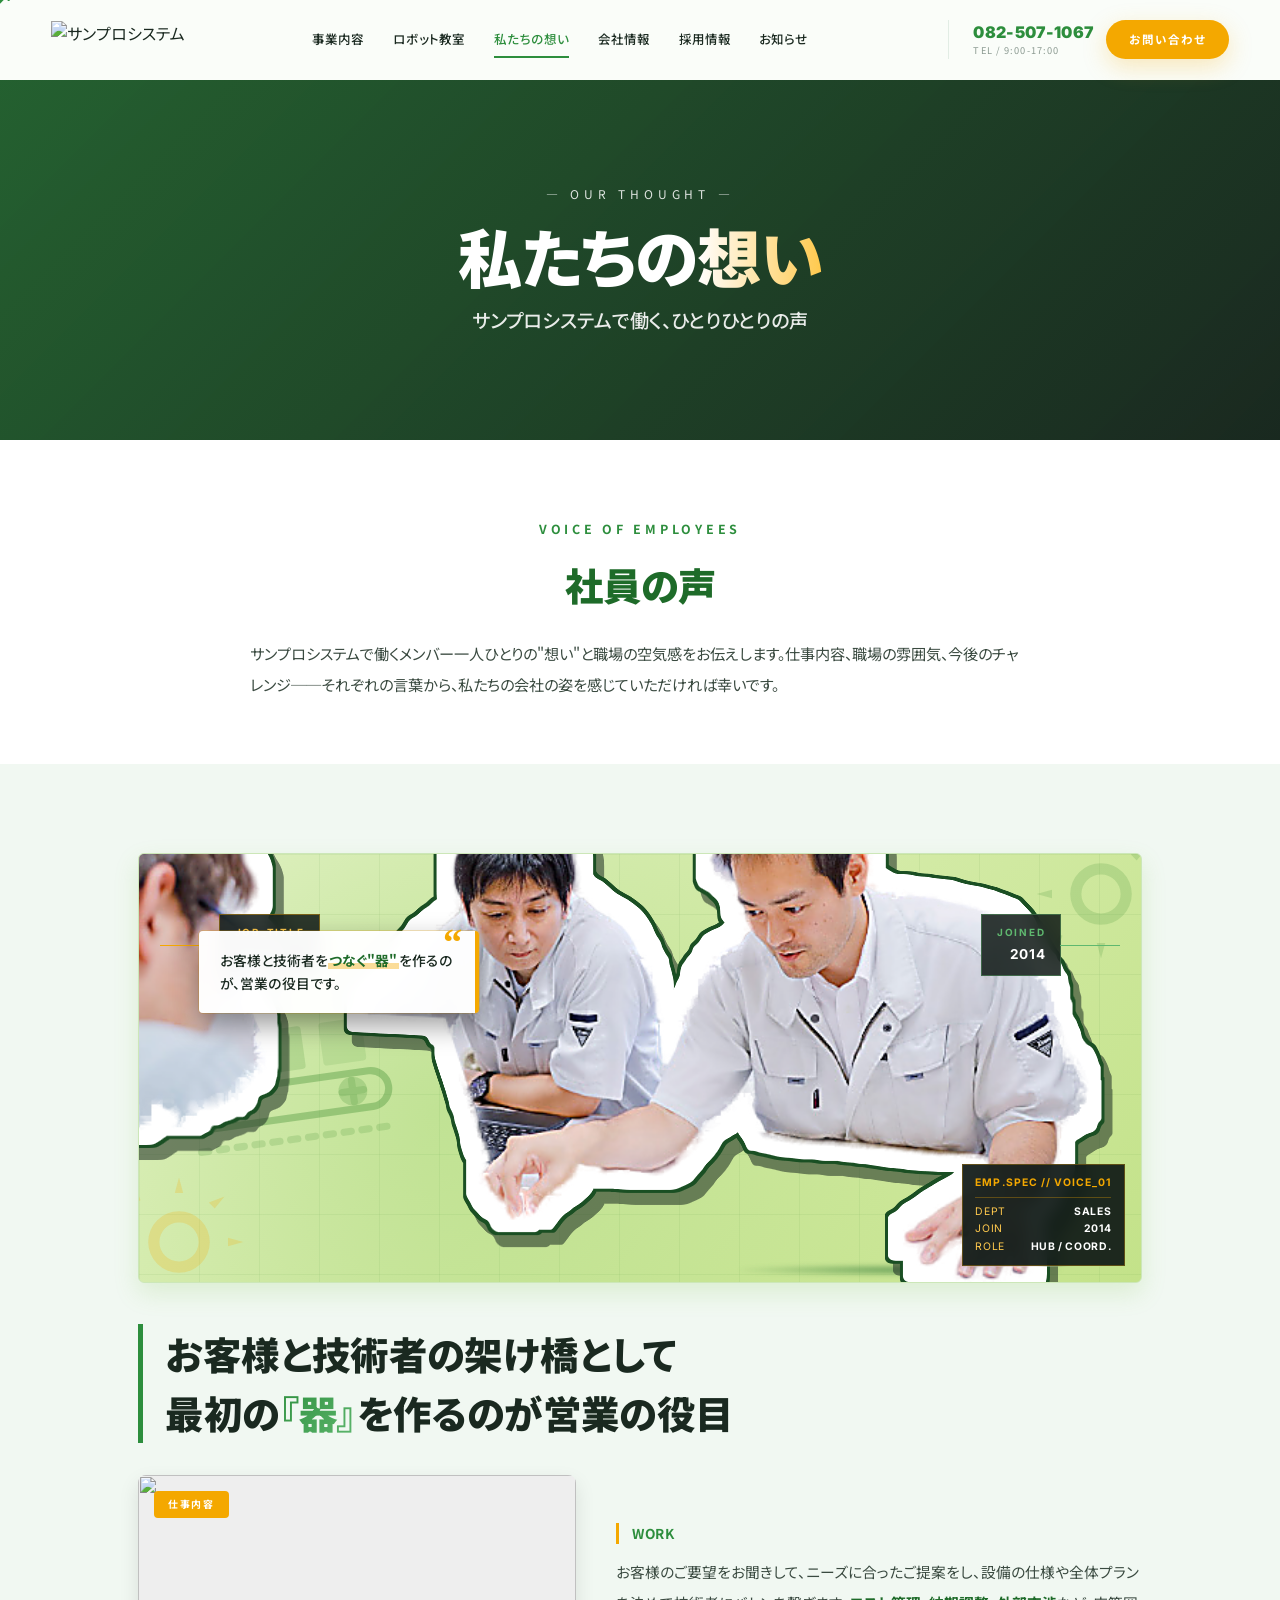
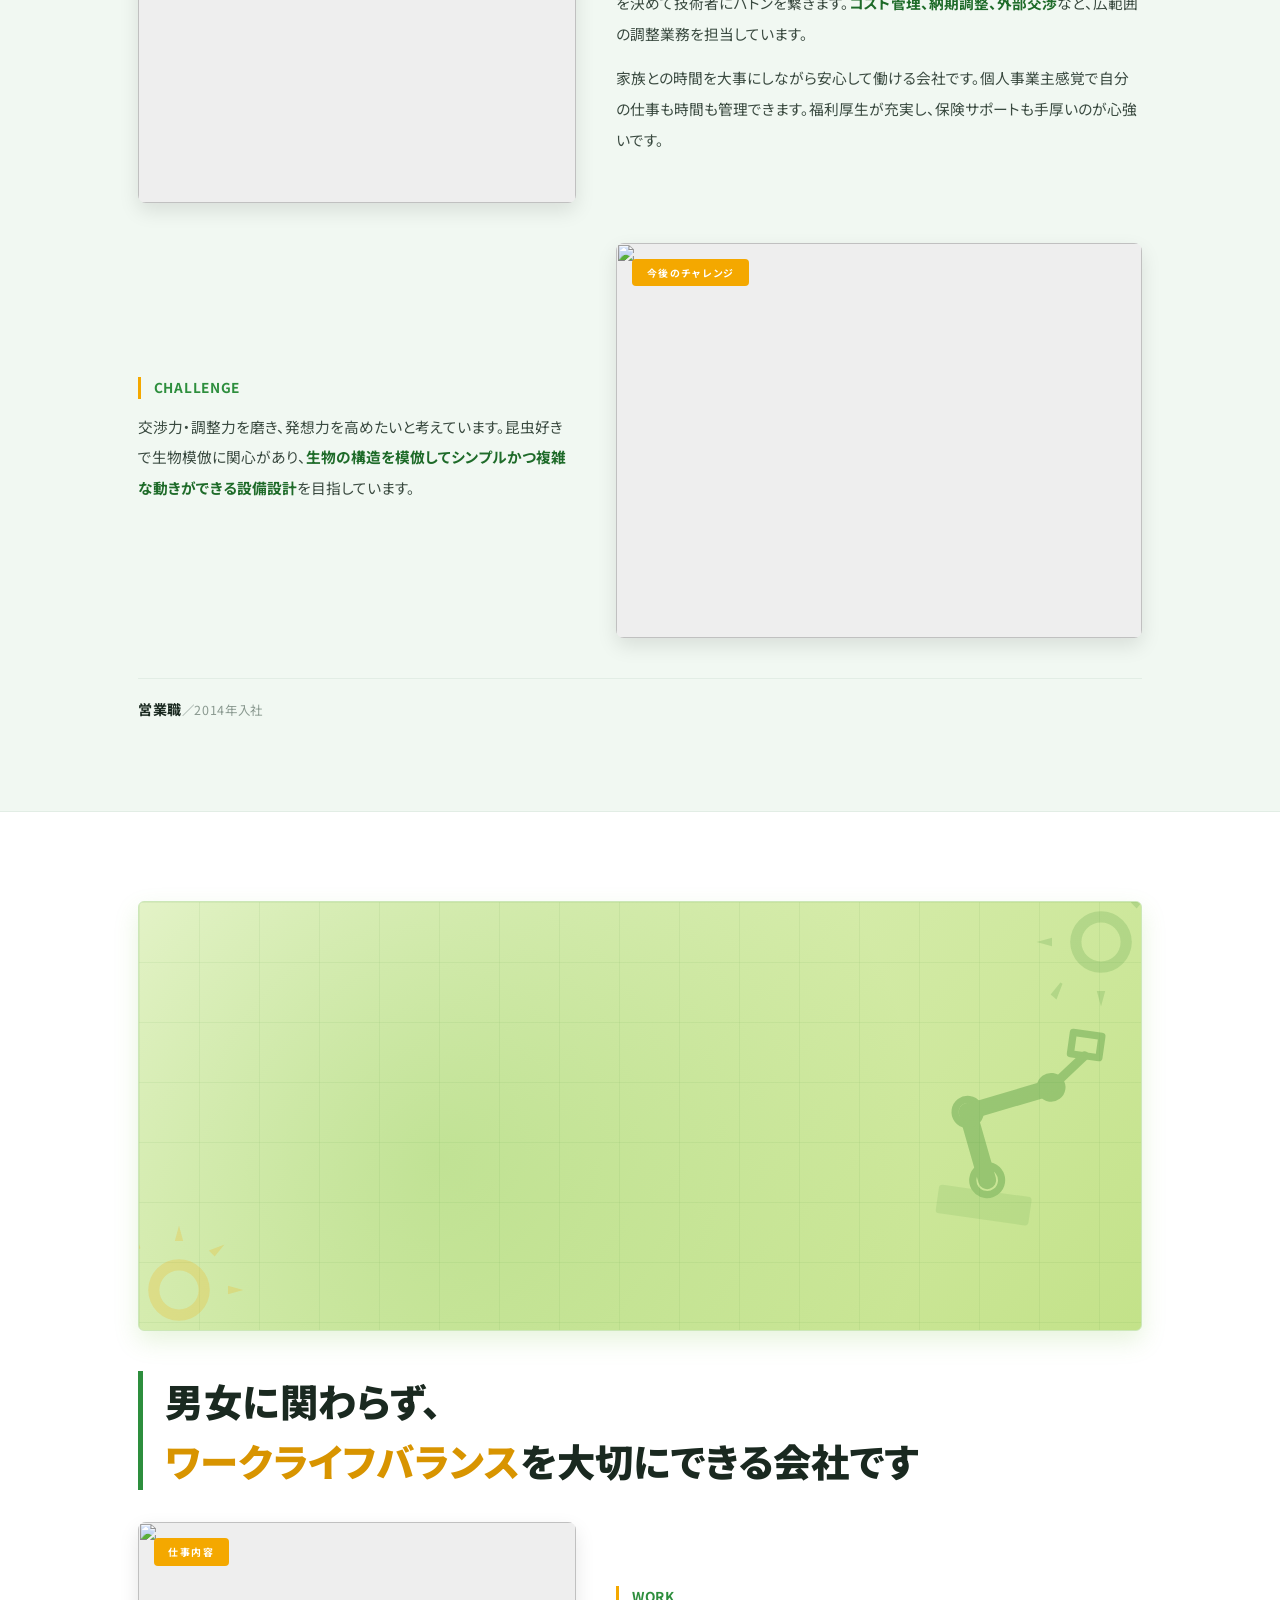
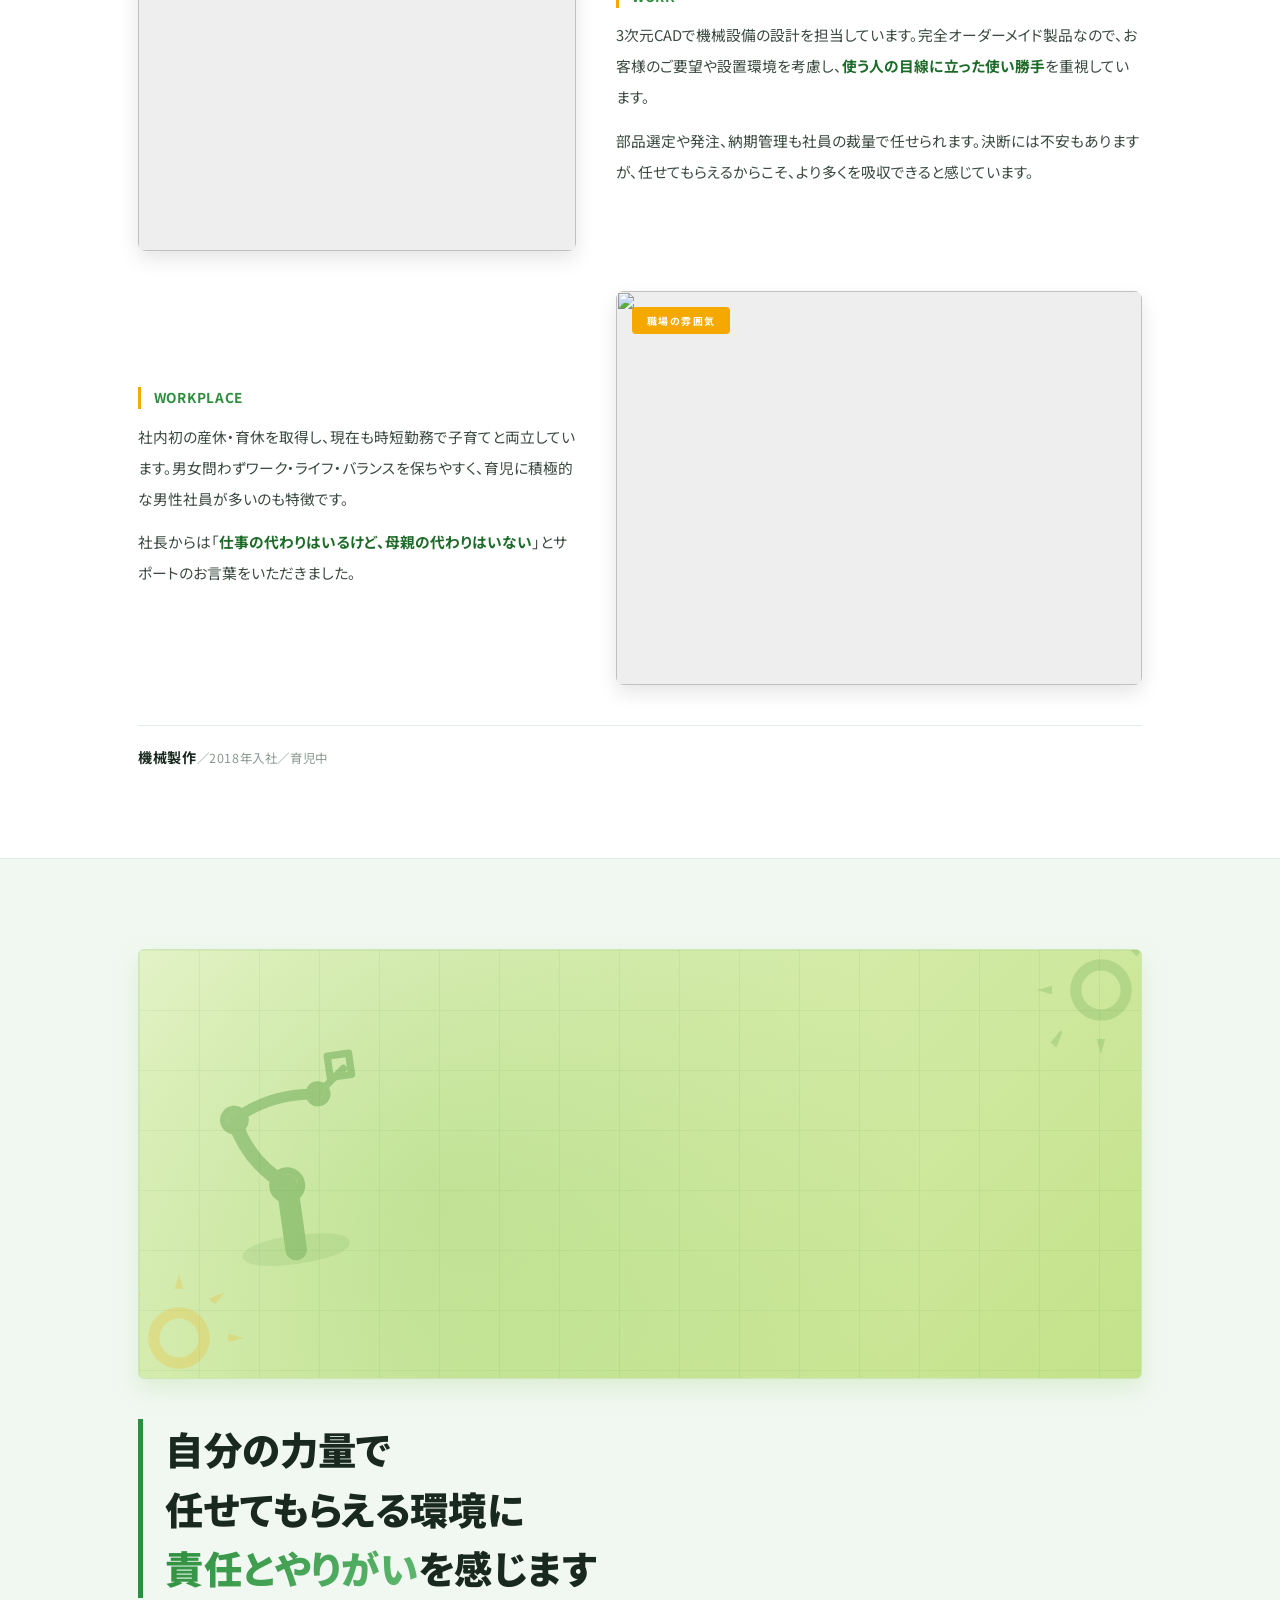
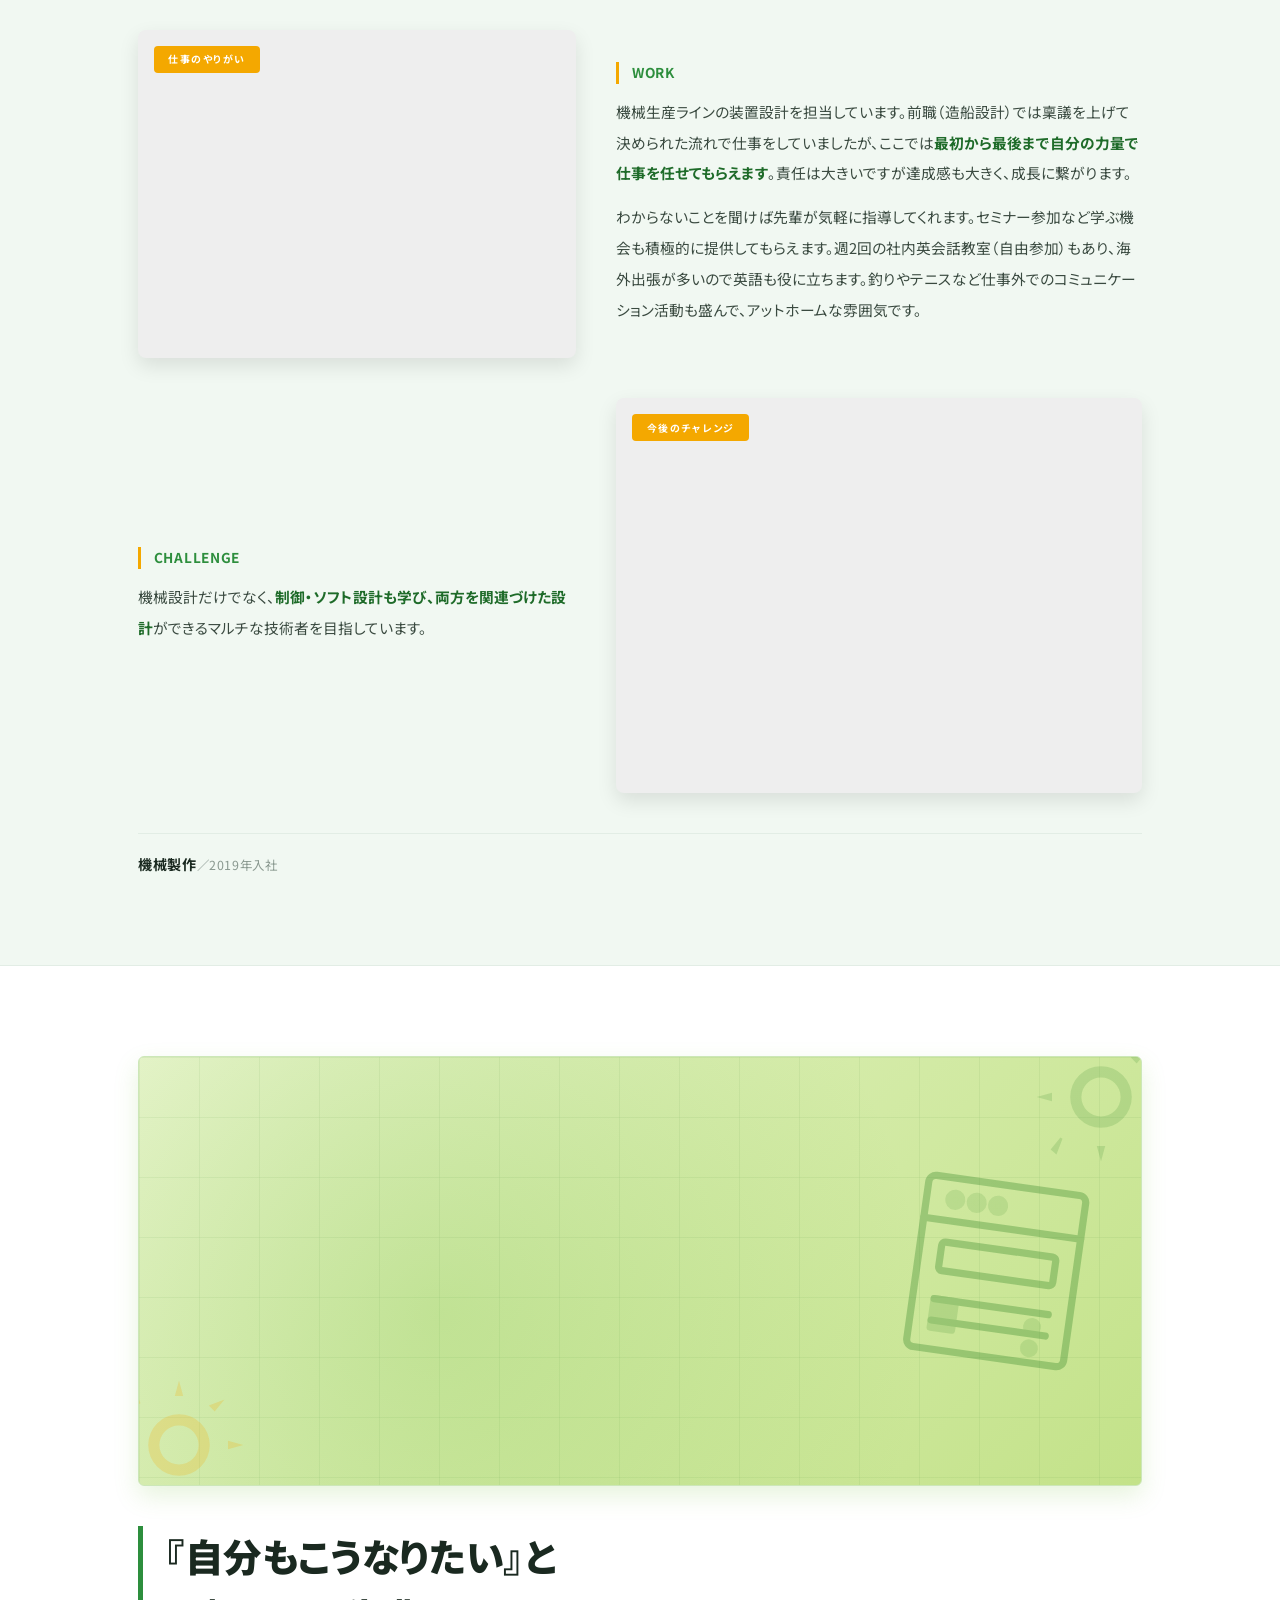
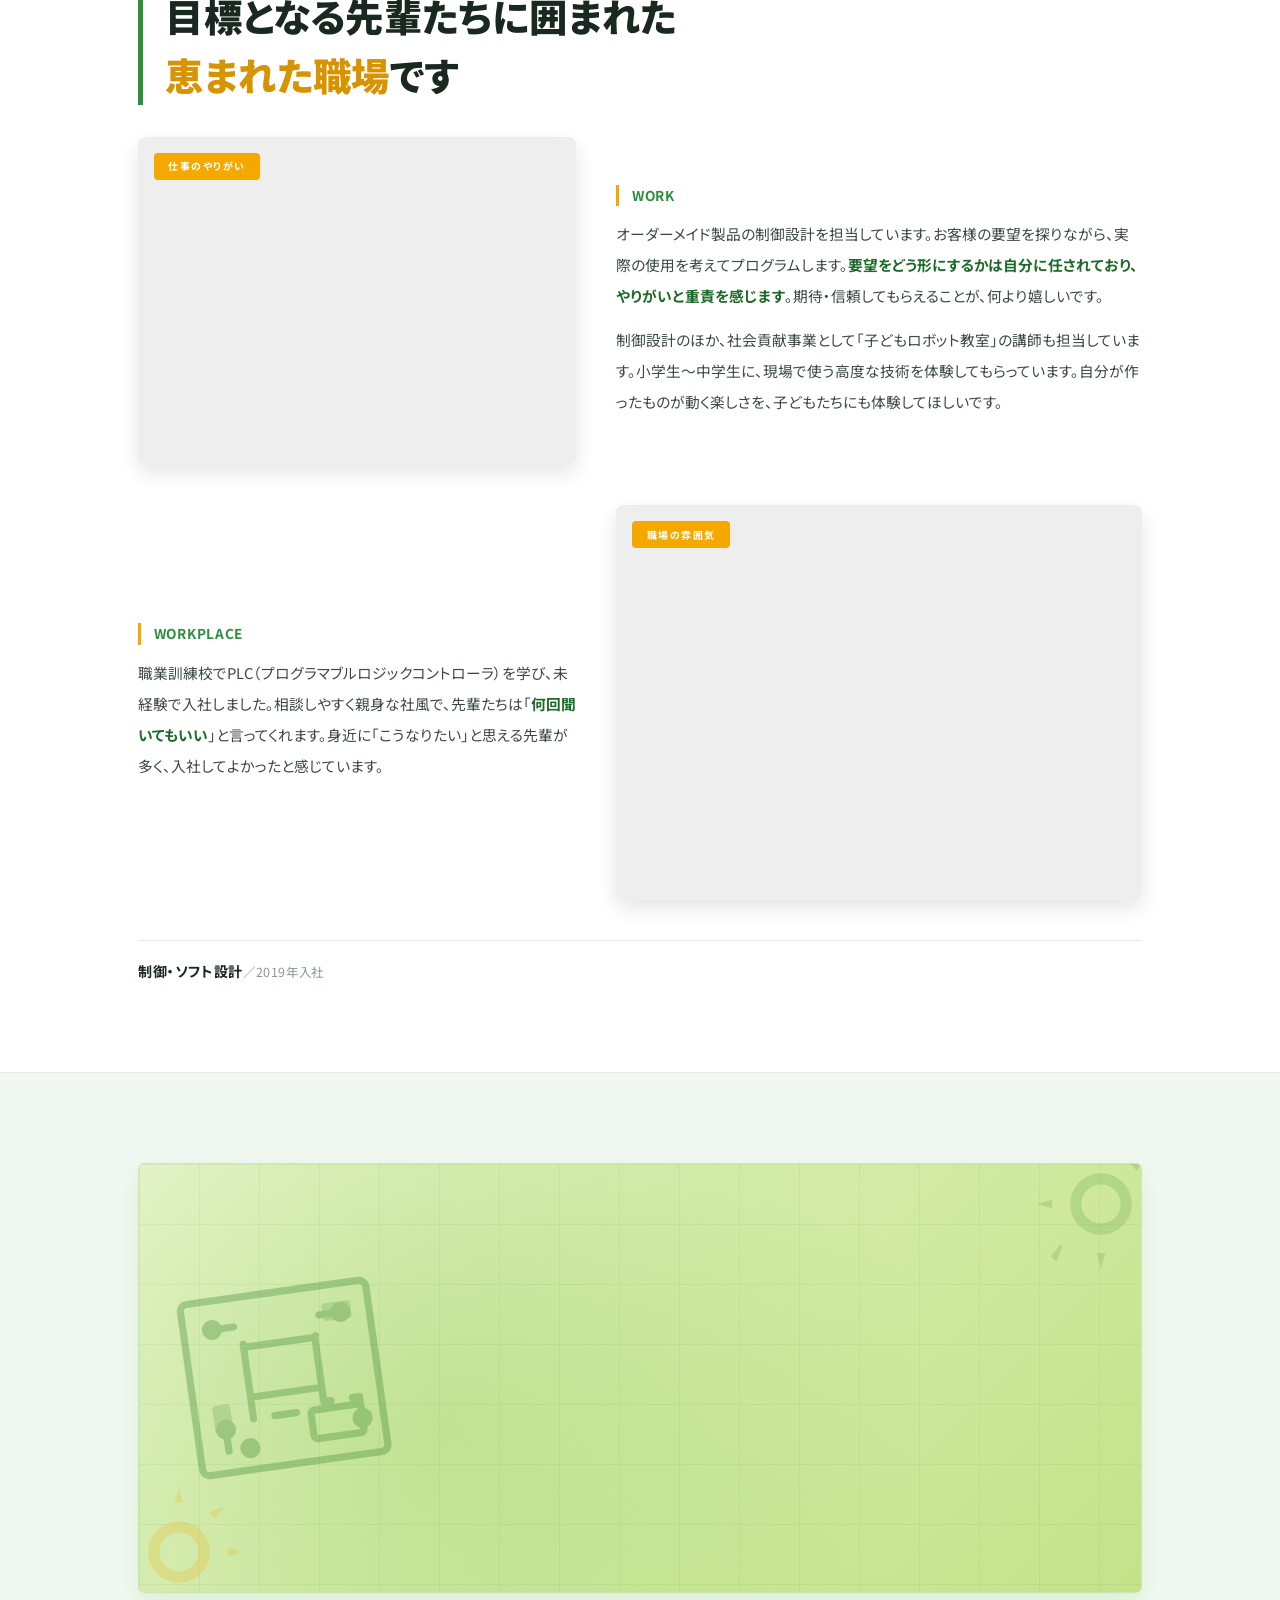
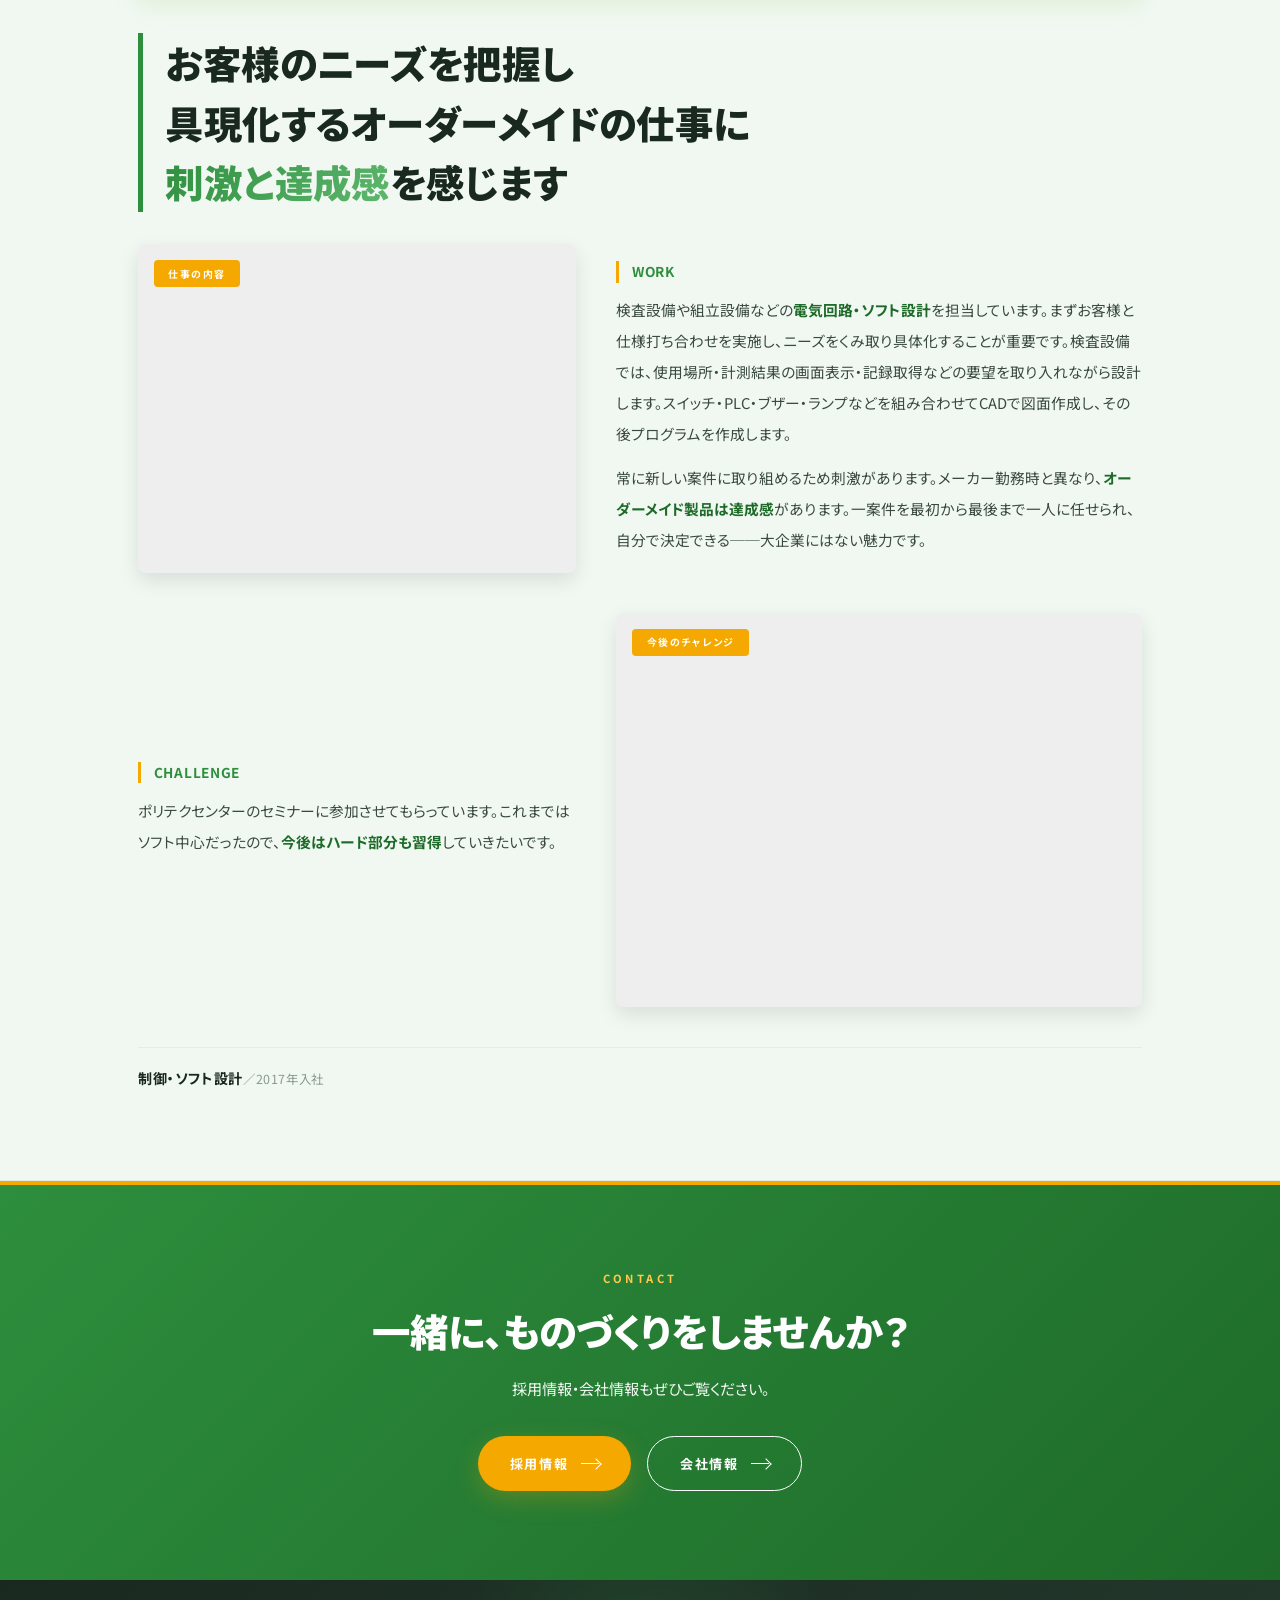
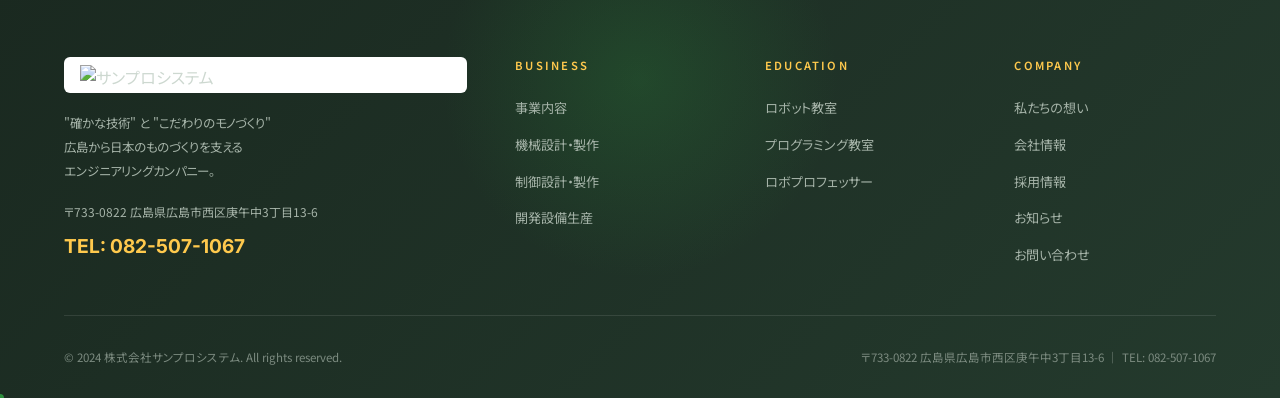
==== about.html @ 873d28c5 "chore: 全HTMLにキャッシュバスター ?v=2 を付与 全8ページの style.css / main.js 参照に ?v=2 を追加。 ブラウザがアセットを強制的に再取得し、最新のスパナカー" ====
<!DOCTYPE html>
<html lang="ja">
<head>
<meta charset="UTF-8">
<meta name="viewport" content="width=device-width, initial-scale=1.0">
<title>私たちの想い | 株式会社サンプロシステム</title>
<link rel="preconnect" href="https://fonts.googleapis.com">
<link href="https://fonts.googleapis.com/css2?family=Noto+Sans+JP:wght@300;400;500;700;900&family=Inter:wght@300;400;500;700;900&display=swap" rel="stylesheet">
<link rel="stylesheet" href="assets/css/style.css?v=2">
<style>
/* ════════════ ABOUT PAGE — Faithful to original sunprosys.co.jp/about ════════════ */

body{background:#fff}

/* Page heading */
.a-heading{margin-top:80px;width:100%;background:#1a2920;position:relative;overflow:hidden}
.a-heading-img{width:100%;height:clamp(280px,40vh,420px);background-image:url('https://sunprosys.co.jp/cont/wp-content/themes/sunpro_theme/img/top/top04_about.jpg');background-size:cover;background-position:center;opacity:.55;animation:hZoom 8s ease-out forwards}
@keyframes hZoom{from{transform:scale(1.12)}to{transform:scale(1)}}
.a-heading-overlay{position:absolute;inset:0;background:linear-gradient(135deg,rgba(45,142,61,.55),rgba(26,41,32,.7));display:flex;align-items:center;justify-content:center;flex-direction:column;color:#fff;text-align:center;padding:0 1.5rem}
.a-heading-en{font-size:.75rem;letter-spacing:.4em;text-transform:uppercase;color:rgba(255,255,255,.85);margin-bottom:1rem}
.a-heading h1{font-size:clamp(2rem,5.5vw,4rem);font-weight:900;letter-spacing:-.02em;line-height:1.15}
.a-heading h1 .em{background:linear-gradient(90deg,#fff,#ffc94d);-webkit-background-clip:text;-webkit-text-fill-color:transparent}
.a-heading .ja{display:block;font-size:clamp(.9rem,1.6vw,1.2rem);margin-top:.8rem;font-weight:500;color:rgba(255,255,255,.9)}

/* Intro */
.a-intro{padding:clamp(3.5rem,7vw,5rem) 0 clamp(2rem,4vw,3rem);background:#fff;text-align:center}
.a-intro-en{font-size:.78rem;letter-spacing:.3em;color:var(--green);font-weight:700;text-transform:uppercase;margin-bottom:1rem}
.a-intro h2{font-size:clamp(1.5rem,3.5vw,2.4rem);font-weight:900;color:var(--green-dark);line-height:1.5;margin-bottom:1.5rem}
.a-intro p{max-width:780px;margin:1rem auto;font-size:.95rem;color:#3a4a40;line-height:2.05;text-align:left}

/* Voice section - faithful to original layout */
.voice-block{
  padding:clamp(4rem,7vw,6rem) 0;background:#fff;
  border-bottom:1px solid var(--border);
}
.voice-block:nth-of-type(even){background:var(--bg-soft)}
.voice-inner{max-width:1100px;margin:0 auto;padding:0 clamp(1.5rem,4vw,3rem)}

/* Voice header - Light yellow-green (lightweight) */
.v-header-img{
  position:relative;width:100%;aspect-ratio:21/9;overflow:hidden;
  border:1px solid #cce7b8;border-radius:6px;
  box-shadow:0 10px 24px rgba(122,193,66,.18);
  margin-bottom:2.5rem;
  /* Brighter yellow-green tone (closer to logo leaf) */
  background:linear-gradient(135deg, #e8f5cd 0%, #d4eba8 50%, #c3e289 100%);
  contain:paint;
}
/* Soft inner glow with logo yellow-green */
.v-header-bg{
  position:absolute;inset:0;z-index:0;
  background:radial-gradient(circle at 30% 60%, rgba(122,193,66,.25), transparent 65%);
}
/* CAD grid on light bg */
.v-header-img::before{
  content:'';position:absolute;inset:0;pointer-events:none;z-index:1;
  background-image:
    linear-gradient(rgba(58,138,45,.16) 1px, transparent 1px),
    linear-gradient(90deg, rgba(58,138,45,.16) 1px, transparent 1px);
  background-size:60px 60px;
  opacity:.45;
}
.v-header-img::after{display:none}

/* Decorative SIer layer */
.v-sier-deco{
  position:absolute;z-index:2;pointer-events:none;
  color:rgba(58,138,45,.18);
}
.v-sier-deco.gear-corner{top:-30px;right:-30px;width:140px;height:140px}
.v-sier-deco.gear-corner.bl{top:auto;right:auto;bottom:-30px;left:-30px;color:rgba(244,168,0,.22)}
/* Hide additional decorations (kept hidden by CSS — markup unchanged) */
.v-sier-deco.arm-r,.v-sier-deco.arm-l,.v-sier-deco.circuit,.v-sier-deco.circuit-r{display:none}

/* Technical callouts (CAD-style annotations) */
.v-callout{
  position:absolute;z-index:5;font-family:'Inter','Courier New',monospace;
  font-size:.62rem;letter-spacing:.18em;color:var(--yellow-light);
  text-transform:uppercase;font-weight:700;line-height:1.6;
  background:rgba(15,24,21,.85);backdrop-filter:blur(8px);
  border:1px solid rgba(244,168,0,.4);
  padding:.6rem .9rem;pointer-events:none;
  opacity:0;transform:translateY(10px);
  transition:opacity .6s var(--ease) .8s,transform .6s var(--ease) .8s;
  white-space:nowrap;
}
.v-header-img.is-visible .v-callout{opacity:1;transform:none}
.v-callout::before{
  content:'';position:absolute;width:60px;height:1px;background:var(--yellow);
}
.v-callout.tl{top:14%;left:8%}
.v-callout.tl::before{left:-60px;top:50%}
.v-callout.tr{top:14%;right:8%;text-align:right;color:var(--green-light);border-color:rgba(95,184,111,.4)}
.v-callout.tr::before{right:-60px;top:50%;background:var(--green-light)}
.v-callout.br{bottom:14%;right:8%;color:var(--green-light);border-color:rgba(95,184,111,.4)}
.v-callout.br::before{right:-60px;top:50%;background:var(--green-light)}
.v-callout .num{color:#fff;font-size:.85rem;letter-spacing:.05em;display:block;margin-top:.2rem}

/* Spec card (右下にいる小さいスペック表示) */
.v-spec{
  position:absolute;bottom:1rem;right:1rem;z-index:5;
  font-family:'Inter',monospace;
  background:rgba(15,24,21,.92);backdrop-filter:blur(8px);
  border:1px solid rgba(244,168,0,.3);color:#fff;
  padding:.6rem .8rem;font-size:.65rem;line-height:1.7;letter-spacing:.06em;
  opacity:0;transform:translateY(10px);
  transition:opacity .6s var(--ease) 1.1s,transform .6s var(--ease) 1.1s;
  min-width:160px;
}
.v-header-img.is-visible .v-spec{opacity:1;transform:none}
.v-spec .row{display:flex;justify-content:space-between;gap:1rem}
.v-spec .row .k{color:var(--yellow-light)}
.v-spec .row .v{color:#fff;font-weight:700}
.v-spec .row.title{padding-bottom:.3rem;margin-bottom:.3rem;border-bottom:1px solid rgba(244,168,0,.3);font-weight:700;color:var(--yellow);letter-spacing:.1em}

/* Halo disabled — SVG filter now provides white paper-cutout edge */
.v-halo{display:none}

/* ───── Large hover-animated pictogram (opposite side of cutout) ───── */
.v-pictogram{
  position:absolute;top:50%;width:clamp(160px,18vw,240px);height:clamp(160px,18vw,240px);
  z-index:2;color:#3a8a2d;opacity:.35;pointer-events:none;
  transition:opacity .5s var(--ease),color .5s,transform .8s var(--ease);
}
.v-pictogram.left{left:3%;transform:translateY(-50%) rotate(-8deg)}
.v-pictogram.right{right:3%;transform:translateY(-50%) rotate(8deg)}
.v-pictogram svg{width:100%;height:100%;display:block;overflow:visible}
.v-header-img:hover .v-pictogram{opacity:.65;color:#1e6b29}
.v-header-img:hover .v-pictogram.left{transform:translateY(-50%) rotate(0deg) scale(1.1)}
.v-header-img:hover .v-pictogram.right{transform:translateY(-50%) rotate(0deg) scale(1.1)}

/* Animated parts inside pictograms (paused by default, run on hover) */
.v-pictogram .p-spin{transform-origin:center;animation:gearSpin 8s linear infinite;animation-play-state:paused}
.v-header-img:hover .v-pictogram .p-spin{animation-play-state:running;animation-duration:2.5s}
.v-pictogram .p-spin-rev{transform-origin:center;animation:gearSpin 8s linear infinite reverse;animation-play-state:paused}
.v-header-img:hover .v-pictogram .p-spin-rev{animation-play-state:running;animation-duration:3s}

/* Joint rotation (robot arm) */
.v-pictogram .j1{transform-origin:32px 50px;transition:transform 1s var(--ease)}
.v-pictogram .j2{transform-origin:24px 32px;transition:transform 1s var(--ease) .15s}
.v-pictogram .j3{transform-origin:46px 22px;transition:transform 1s var(--ease) .3s}
.v-header-img:hover .v-pictogram .j1{transform:rotate(-15deg)}
.v-header-img:hover .v-pictogram .j2{transform:rotate(22deg)}
.v-header-img:hover .v-pictogram .j3{transform:rotate(-28deg)}

/* Sway for cobot */
.v-pictogram .sway{transform-origin:32px 56px;transition:transform 1.2s var(--ease)}
.v-header-img:hover .v-pictogram .sway{transform:rotate(8deg)}

/* LED blink */
.v-pictogram .led{opacity:.4;transition:opacity .3s}
.v-header-img:hover .v-pictogram .led{animation:ledBlink 1s steps(2,end) infinite}
@keyframes ledBlink{0%,49%{opacity:1;fill:#f4a800}50%,100%{opacity:.5;fill:#3a8a2d}}

/* Trace pulse for PCB */
.v-pictogram .trace{stroke-dasharray:6 6;stroke-dashoffset:0;transition:stroke-dashoffset 0s}
.v-header-img:hover .v-pictogram .trace{animation:traceFlow 1.2s linear infinite}
@keyframes traceFlow{from{stroke-dashoffset:0}to{stroke-dashoffset:-24}}

/* Conveyor box flow */
.v-pictogram .box{transition:transform .8s var(--ease)}
.v-header-img:hover .v-pictogram .box1{transform:translateX(10px)}
.v-header-img:hover .v-pictogram .box2{transform:translateX(10px)}
.v-header-img:hover .v-pictogram .box3{transform:translateX(10px)}

/* Hide on small screens to keep layout clean */
@media(max-width:768px){.v-pictogram{display:none}}

/* Ground shadow disc (anchors the person to the panel) */
.v-ground{
  position:absolute;bottom:1.5%;width:32%;height:12px;z-index:3;pointer-events:none;
  background:radial-gradient(ellipse, rgba(30,107,41,.55) 0%, rgba(30,107,41,.25) 40%, transparent 75%);
  opacity:0;
  transition:opacity 1s var(--ease) .35s;
  filter:blur(2px);
}
.v-ground.right{right:8%}
.v-ground.left{left:8%}
.v-header-img.is-visible .v-ground{opacity:1;animation:groundPulse 4s ease-in-out 1.2s infinite alternate}
@keyframes groundPulse{from{transform:scaleX(1);opacity:.85}to{transform:scaleX(.85);opacity:1}}

/* Cutout person — crisp SVG-filter outline + lift-off effect */
.v-cutout{
  position:absolute;bottom:-2%;height:118%;width:auto;max-width:none;
  z-index:4;pointer-events:none;
  /* Rough paper-cutout edge (white halo with hand-cut feel) */
  filter:url(#cutout-paper);
  opacity:0;transform:translateY(60px);
  transition:opacity 1s var(--ease) .2s, transform 1.1s var(--ease) .2s;
}
.v-header-img.is-visible .v-cutout{
  opacity:1;transform:translateY(0);
  animation:cutoutLift 5s ease-in-out 1.3s infinite alternate;
}
@keyframes cutoutLift{
  0%{transform:translateY(0)}
  100%{transform:translateY(-10px)}
}
.v-cutout.right{right:5%}
.v-cutout.left{left:5%}
.v-cutout.center{left:50%;transform:translateX(-50%) translateY(60px)}
.v-header-img.is-visible .v-cutout.center{
  transform:translateX(-50%) translateY(0);
  animation:cutoutLiftC 5s ease-in-out 1.3s infinite alternate;
}
@keyframes cutoutLiftC{
  0%{transform:translateX(-50%) translateY(0)}
  100%{transform:translateX(-50%) translateY(-10px)}
}
@keyframes cutoutFloat{
  0%{transform:translateX(-50%) translateY(0) rotate(0deg)}
  50%{transform:translateX(-50%) translateY(-12px) rotate(.3deg)}
  100%{transform:translateX(-50%) translateY(-6px) rotate(-.3deg)}
}
@keyframes cutoutFloatR{
  0%{transform:translateY(0) rotate(0deg)}
  50%{transform:translateY(-14px) rotate(.5deg)}
  100%{transform:translateY(-4px) rotate(-.3deg)}
}
@keyframes cutoutFloatL{
  0%{transform:translateY(0) rotate(0deg)}
  50%{transform:translateY(-10px) rotate(-.4deg)}
  100%{transform:translateY(-16px) rotate(.3deg)}
}
.v-header-img:hover .v-cutout{animation-duration:2.5s;filter:drop-shadow(0 24px 40px rgba(45,142,61,.4))}
/* Clean professional callout (replaces manga bubble) */
.v-bubble{
  position:absolute;top:18%;right:6%;z-index:6;
  background:rgba(255,255,255,.97);backdrop-filter:blur(8px);
  color:var(--text);padding:1.1rem 1.3rem;
  border-radius:4px;border-left:4px solid var(--yellow);
  font-size:.86rem;font-weight:500;line-height:1.7;
  font-family:'Noto Sans JP',sans-serif;
  box-shadow:0 12px 28px rgba(0,0,0,.4), 0 0 0 1px rgba(244,168,0,.25);
  max-width:280px;pointer-events:none;
  opacity:0;transform:translateY(15px);
  transition:opacity .8s var(--ease) 1.4s,transform .8s var(--ease) 1.4s;
}
.v-header-img.is-visible .v-bubble{opacity:1;transform:none}
.v-bubble.left-side{left:6%;right:auto;border-left:none;border-right:4px solid var(--yellow)}
.v-bubble::before{
  content:'\201C';position:absolute;top:-.5rem;left:.8rem;
  font-family:Georgia,serif;font-size:2.4rem;color:var(--yellow);font-weight:900;line-height:1;
}
.v-bubble.left-side::before{left:auto;right:.8rem}
.v-bubble strong{color:var(--green-dark);font-weight:700;background:linear-gradient(180deg, transparent 65%, rgba(244,168,0,.4) 65%, rgba(244,168,0,.4) 95%, transparent 95%);padding:0 .1em}

/* Year badge on header */
.v-header-label{
  position:absolute;top:1.5rem;left:1.5rem;z-index:2;
  display:inline-flex;align-items:center;gap:.8rem;
  background:rgba(255,255,255,.95);backdrop-filter:blur(10px);
  padding:.6rem 1.2rem;border-radius:100px;
}
.v-header-label .vn{font-size:.7rem;letter-spacing:.2em;color:var(--green);font-weight:700;font-family:'Inter',sans-serif}
.v-header-label .vp{font-size:.78rem;color:var(--text);font-weight:700}
.v-header-year{
  position:absolute;bottom:1.5rem;right:1.5rem;z-index:2;color:#fff;
  font-family:'Inter',sans-serif;font-weight:900;font-size:2.4rem;line-height:1;letter-spacing:-.02em;
}
.v-header-year small{display:block;font-size:.6rem;letter-spacing:.2em;font-weight:400;margin-top:.4rem;opacity:.85;text-transform:uppercase}

/* Voice title (catchphrase headline) */
.v-title{
  font-size:clamp(1.5rem,3vw,2.4rem);font-weight:900;line-height:1.55;letter-spacing:.01em;
  color:var(--text);margin-bottom:2rem;padding-left:1.4rem;
  border-left:5px solid var(--green);
}
.v-title .em{background:var(--grad);-webkit-background-clip:text;-webkit-text-fill-color:transparent}
.v-title .em-y{color:var(--yellow-dark)}

/* Content blocks: image + text alternating */
.v-block{
  display:grid;grid-template-columns:1fr 1.2fr;gap:2.5rem;
  align-items:center;margin-bottom:2.5rem;
}
.v-block.rev{grid-template-columns:1.2fr 1fr;direction:rtl}
.v-block.rev > *{direction:ltr}
.v-block-img{
  position:relative;aspect-ratio:4/3;overflow:hidden;border-radius:8px;
  background:#eee;box-shadow:0 8px 20px rgba(0,0,0,.1);
}
.v-block-img img{width:100%;height:100%;object-fit:cover;transition:transform .8s var(--ease)}
.v-block-img:hover img{transform:scale(1.06)}
.v-block-img-tag{
  position:absolute;top:1rem;left:1rem;z-index:2;
  background:var(--yellow);color:#fff;
  padding:.35rem .9rem;font-size:.62rem;letter-spacing:.15em;font-weight:700;
  border-radius:4px;text-transform:uppercase;
}
.v-block-text h3{
  font-size:.85rem;letter-spacing:.05em;color:var(--green);font-weight:700;
  margin-bottom:.8rem;padding-left:.8rem;border-left:3px solid var(--yellow);
}
.v-block-text p{font-size:.92rem;color:#3a4a40;line-height:2.1;margin-bottom:.8rem}
.v-block-text p:last-child{margin-bottom:0}
.v-block-text strong{color:var(--green-dark);font-weight:700}

.v-meta{
  margin-top:1rem;padding-top:1.2rem;border-top:1px solid var(--border);
  font-size:.78rem;color:var(--text-mute);letter-spacing:.05em;
}
.v-meta strong{color:var(--text);font-weight:700;font-size:.88rem}

/* CTA bottom */
.a-cta{
  padding:clamp(4rem,7vw,6rem) 0;background:linear-gradient(135deg,#2d8e3d 0%,#1e6b29 100%);
  color:#fff;text-align:center;position:relative;overflow:hidden;
}
.a-cta::before{content:'';position:absolute;top:0;left:0;right:0;height:4px;background:var(--yellow)}
.a-cta-en{font-size:.7rem;letter-spacing:.3em;color:var(--yellow-light);font-weight:700;text-transform:uppercase;margin-bottom:1rem}
.a-cta h2{font-size:clamp(1.5rem,3vw,2.4rem);font-weight:900;line-height:1.4;margin-bottom:1rem}
.a-cta p{font-size:.95rem;line-height:1.95;margin-bottom:2rem;opacity:.95}

@media(max-width:768px){
  .v-block,.v-block.rev{grid-template-columns:1fr;gap:1.2rem;direction:ltr}
  .v-header-img{aspect-ratio:16/9}
  .v-header-year{font-size:1.6rem}
}

/* Reduce-motion: respect user preference + lighten on idle */
@media(prefers-reduced-motion:reduce){
  *,*::before,*::after{
    animation-duration:.001s!important;animation-iteration-count:1!important;
    transition-duration:.001s!important;
  }
}

/* Mobile / touch: drop expensive hover effects */
@media(hover:none){
  .v-block-img:hover img{transform:none!important}
  .v-header-img:hover .v-bubble{transform:none!important}
}
</style>
</head>
<body>

<!-- Rough paper-cutout filter (white halo with irregular hand-cut edge) -->
<svg width="0" height="0" style="position:absolute;pointer-events:none" aria-hidden="true">
  <defs>
    <filter id="cutout-paper" x="-25%" y="-15%" width="150%" height="170%" color-interpolation-filters="sRGB">
      <!-- ★ MORPHOLOGICAL SMOOTHING: blur → threshold
              Blur first smooths pixel-level jaggedness into a gradient,
              then a steep threshold re-extracts a CRISP edge at the
              smoothed curve position. Result = smooth curve + sharp edge
              (like a vector path traced by a precision curve cutter). -->
      <!-- 1. Morphological smoothing: blur source alpha, then threshold sharply
              → smooth-curve binary silhouette (no pixel jags, no soft fringe) -->
      <feGaussianBlur in="SourceAlpha" stdDeviation="2.5" result="alphaBlurred"/>
      <feComponentTransfer in="alphaBlurred" result="alphaVector">
        <feFuncA type="linear" slope="10" intercept="-4.5"/>
      </feComponentTransfer>

      <!-- 2. Dilate to white halo region — pure smooth curve, no displacement -->
      <feMorphology in="alphaVector" operator="dilate" radius="18" result="haloMask"/>

      <!-- 2. Bigger mask for dark ring -->
      <feMorphology in="haloMask" operator="dilate" radius="3" result="ringBase"/>
      <feFlood flood-color="#1a4f23" result="ringCol"/>
      <feComposite in="ringCol" in2="ringBase" operator="in" result="darkRing"/>

      <!-- 3. Fill halo mask with white -->
      <feFlood flood-color="#ffffff" result="white"/>
      <feComposite in="white" in2="haloMask" operator="in" result="whiteHalo"/>

      <!-- 4. HARD offset shadow — no blur -->
      <feOffset in="ringBase" dx="8" dy="12" result="shAlpha"/>
      <feFlood flood-color="#1a2920" result="shCol"/>
      <feComposite in="shCol" in2="shAlpha" operator="in" result="shFull"/>
      <feComponentTransfer in="shFull" result="shadow">
        <feFuncA type="linear" slope="0.55"/>
      </feComponentTransfer>

      <!-- 5. Stack -->
      <feMerge>
        <feMergeNode in="shadow"/>
        <feMergeNode in="darkRing"/>
        <feMergeNode in="whiteHalo"/>
        <feMergeNode in="SourceGraphic"/>
      </feMerge>
    </filter>
  </defs>
</svg>

<div class="page-intro"><img class="pi-logo" src="https://sunprosys.co.jp/cont/wp-content/themes/sunpro_theme/img/common/h_logo.png" alt=""><div class="pi-bar"></div></div>

<div class="mnav">
  <button class="mnav-close" aria-label="close">×</button>
  <a href="index.html">トップ</a><a href="business.html">事業内容</a><a href="robot.html">ロボット教室</a><a href="about.html">私たちの想い</a><a href="company.html">会社情報</a><a href="recruit.html">採用情報</a><a href="news.html">お知らせ</a><a href="contact.html">お問い合わせ</a>
</div>

<header>
  <a href="index.html" class="h-logo"><img src="https://sunprosys.co.jp/cont/wp-content/themes/sunpro_theme/img/common/h_logo.png" alt="サンプロシステム"></a>
  <nav class="h-nav"><a href="business.html">事業内容</a><a href="robot.html">ロボット教室</a><a href="about.html">私たちの想い</a><a href="company.html">会社情報</a><a href="recruit.html">採用情報</a><a href="news.html">お知らせ</a></nav>
  <div class="h-contact">
    <div class="h-tel"><span class="h-tel-num">082-507-1067</span><span class="h-tel-label">TEL / 9:00-17:00</span></div>
    <a href="contact.html" class="h-cta">お問い合わせ</a>
  </div>
  <div class="burger"><span></span><span></span><span></span></div>
</header>

<!-- HEADING -->
<div class="a-heading">
  <div class="a-heading-img"></div>
  <div class="a-heading-overlay">
    <div class="a-heading-en">— OUR THOUGHT —</div>
    <h1>私たちの<span class="em">想い</span></h1>
    <span class="ja">サンプロシステムで働く、ひとりひとりの声</span>
  </div>
</div>

<!-- INTRO -->
<section class="a-intro">
  <div class="container">
    <div class="a-intro-en">VOICE OF EMPLOYEES</div>
    <h2>社員の声</h2>
    <p>サンプロシステムで働くメンバー一人ひとりの"想い"と職場の空気感をお伝えします。仕事内容、職場の雰囲気、今後のチャレンジ──それぞれの言葉から、私たちの会社の姿を感じていただければ幸いです。</p>
  </div>
</section>

<!-- VOICE 01: 営業 / 2014 -->
<section class="voice-block">
  <div class="voice-inner">
    <div class="v-header-img" data-reveal>
      <div class="v-header-bg"></div>
      <div class="v-sier-deco gear-corner"><svg viewBox="0 0 100 100" fill="currentColor"><path d="M50 28a22 22 0 1 0 0 44 22 22 0 0 0 0-44zm0 36a14 14 0 1 1 0-28 14 14 0 0 1 0 28z"/><path d="M50 4l3 11h-6l3-11zm0 92l3-11h-6l3 11zm46-46l-11 3v-6l11 3zm-92 0l11-3v6l-11-3zm78.5-32.5l-7 8.5-4.2-4.2 11.2-4.3zM21 79l-7 8.5L18.2 91l4.3-11.2zM82.5 79L91 87.5 79.8 91l4.3-11.2zM21 21l-7-8.5L18.2 9l4.3 11.2z"/></svg></div>
      <div class="v-sier-deco gear-corner bl"><svg viewBox="0 0 100 100" fill="currentColor"><path d="M50 28a22 22 0 1 0 0 44 22 22 0 0 0 0-44zm0 36a14 14 0 1 1 0-28 14 14 0 0 1 0 28z"/><path d="M50 4l3 11h-6l3-11zm0 92l3-11h-6l3 11zm46-46l-11 3v-6l11 3zm-92 0l11-3v6l-11-3zm78.5-32.5l-7 8.5-4.2-4.2 11.2-4.3zM21 79l-7 8.5L18.2 91l4.3-11.2zM82.5 79L91 87.5 79.8 91l4.3-11.2zM21 21l-7-8.5L18.2 9l4.3 11.2z"/></svg></div>
      <div class="v-sier-deco arm-r"><svg viewBox="0 0 200 200" fill="none" stroke="currentColor" stroke-width="2" stroke-linecap="round" stroke-linejoin="round"><rect x="50" y="170" width="100" height="20" fill="currentColor" opacity=".25"/><circle cx="100" cy="170" r="14"/><line x1="100" y1="170" x2="75" y2="100" stroke-width="16" opacity=".5"/><circle cx="75" cy="100" r="12"/><line x1="75" y1="100" x2="150" y2="60" stroke-width="14" opacity=".5"/><circle cx="150" cy="60" r="10"/><line x1="150" y1="60" x2="178" y2="32" stroke-width="6"/><rect x="168" y="22" width="22" height="18" stroke-width="2"/></svg></div>
      <div class="v-sier-deco circuit"><svg viewBox="0 0 140 80" fill="none" stroke="currentColor" stroke-width="1.5"><path d="M0,40 L30,40 L40,30 L70,30 L80,40 L140,40"/><circle cx="30" cy="40" r="3.5" fill="currentColor"/><circle cx="70" cy="30" r="3.5" fill="currentColor"/><path d="M40,30 L40,10 L80,10"/><circle cx="80" cy="10" r="3" fill="currentColor"/><path d="M80,40 L80,65 L120,65"/><circle cx="120" cy="65" r="3" fill="currentColor"/></svg></div>
      <!-- Pictogram: Conveyor (sales = coordinating flow between customer and engineer) -->
      <div class="v-pictogram left">
        <svg viewBox="0 0 64 64" fill="none" stroke="currentColor" stroke-width="2" stroke-linecap="round" stroke-linejoin="round">
          <rect x="4" y="36" width="56" height="10" rx="5"/>
          <g class="p-spin" style="transform-origin:14px 41px"><circle cx="14" cy="41" r="3" fill="currentColor" opacity=".6"/><line x1="14" y1="38" x2="14" y2="44"/><line x1="11" y1="41" x2="17" y2="41"/></g>
          <g class="p-spin-rev" style="transform-origin:50px 41px"><circle cx="50" cy="41" r="3" fill="currentColor" opacity=".6"/><line x1="50" y1="38" x2="50" y2="44"/><line x1="47" y1="41" x2="53" y2="41"/></g>
          <rect class="box box1" x="10" y="22" width="10" height="10" fill="currentColor" opacity=".7"/>
          <rect class="box box2" x="27" y="22" width="10" height="10" fill="currentColor" opacity=".5"/>
          <rect class="box box3" x="44" y="22" width="10" height="10" fill="currentColor" opacity=".35"/>
          <line x1="6" y1="52" x2="58" y2="52" stroke-dasharray="2 3" opacity=".5"/>
        </svg>
      </div>
      <img loading="lazy" decoding="async" class="v-cutout right" src="assets/img/people/about01_image01_01.png" alt="営業職">
      <div class="v-callout tl">JOB_TITLE<span class="num">SALES</span></div>
      <div class="v-callout tr">JOINED<span class="num">2014</span></div>
      <div class="v-bubble left-side">お客様と技術者を<strong>つなぐ"器"</strong>を作るのが、営業の役目です。</div>
      <div class="v-spec">
        <div class="row title">EMP.SPEC // VOICE_01</div>
        <div class="row"><span class="k">DEPT</span><span class="v">SALES</span></div>
        <div class="row"><span class="k">JOIN</span><span class="v">2014</span></div>
        <div class="row"><span class="k">ROLE</span><span class="v">HUB / COORD.</span></div>
      </div>
    </div>
    <h2 class="v-title">お客様と技術者の架け橋として<br>最初の<span class="em">『器』</span>を作るのが営業の役目</h2>

    <div class="v-block">
      <div class="v-block-img">
        <img loading="lazy" decoding="async" src="https://sunprosys.co.jp/cont/wp-content/themes/sunpro_theme/img/about/about01_image01_02.jpg" alt="">
        <div class="v-block-img-tag">仕事内容</div>
      </div>
      <div class="v-block-text">
        <h3>WORK</h3>
        <p>お客様のご要望をお聞きして、ニーズに合ったご提案をし、設備の仕様や全体プランを決めて技術者にバトンを繋ぎます。<strong>コスト管理、納期調整、外部交渉</strong>など、広範囲の調整業務を担当しています。</p>
        <p>家族との時間を大事にしながら安心して働ける会社です。個人事業主感覚で自分の仕事も時間も管理できます。福利厚生が充実し、保険サポートも手厚いのが心強いです。</p>
      </div>
    </div>

    <div class="v-block rev">
      <div class="v-block-img">
        <img loading="lazy" decoding="async" src="https://sunprosys.co.jp/cont/wp-content/themes/sunpro_theme/img/about/about01_image01_03.jpg" alt="">
        <div class="v-block-img-tag">今後のチャレンジ</div>
      </div>
      <div class="v-block-text">
        <h3>CHALLENGE</h3>
        <p>交渉力・調整力を磨き、発想力を高めたいと考えています。昆虫好きで生物模倣に関心があり、<strong>生物の構造を模倣してシンプルかつ複雑な動きができる設備設計</strong>を目指しています。</p>
      </div>
    </div>

    <div class="v-meta"><strong>営業職</strong>／2014年入社</div>
  </div>
</section>

<!-- VOICE 02: 機械製作 / 2018 育児中 -->
<section class="voice-block">
  <div class="voice-inner">
    <div class="v-header-img" data-reveal>
      <div class="v-header-bg"></div>
      <div class="v-sier-deco gear-corner"><svg viewBox="0 0 100 100" fill="currentColor"><path d="M50 28a22 22 0 1 0 0 44 22 22 0 0 0 0-44zm0 36a14 14 0 1 1 0-28 14 14 0 0 1 0 28z"/><path d="M50 4l3 11h-6l3-11zm0 92l3-11h-6l3 11zm46-46l-11 3v-6l11 3zm-92 0l11-3v6l-11-3zm78.5-32.5l-7 8.5-4.2-4.2 11.2-4.3zM21 79l-7 8.5L18.2 91l4.3-11.2zM82.5 79L91 87.5 79.8 91l4.3-11.2zM21 21l-7-8.5L18.2 9l4.3 11.2z"/></svg></div>
      <div class="v-sier-deco gear-corner bl"><svg viewBox="0 0 100 100" fill="currentColor"><path d="M50 28a22 22 0 1 0 0 44 22 22 0 0 0 0-44zm0 36a14 14 0 1 1 0-28 14 14 0 0 1 0 28z"/><path d="M50 4l3 11h-6l3-11zm0 92l3-11h-6l3 11zm46-46l-11 3v-6l11 3zm-92 0l11-3v6l-11-3zm78.5-32.5l-7 8.5-4.2-4.2 11.2-4.3zM21 79l-7 8.5L18.2 91l4.3-11.2zM82.5 79L91 87.5 79.8 91l4.3-11.2zM21 21l-7-8.5L18.2 9l4.3 11.2z"/></svg></div>
      <div class="v-sier-deco arm-l"><svg viewBox="0 0 200 200" fill="none" stroke="currentColor" stroke-width="2" stroke-linecap="round" stroke-linejoin="round"><rect x="50" y="170" width="100" height="20" fill="currentColor" opacity=".25"/><circle cx="100" cy="170" r="14"/><line x1="100" y1="170" x2="75" y2="100" stroke-width="16" opacity=".5"/><circle cx="75" cy="100" r="12"/><line x1="75" y1="100" x2="150" y2="60" stroke-width="14" opacity=".5"/><circle cx="150" cy="60" r="10"/><line x1="150" y1="60" x2="178" y2="32" stroke-width="6"/><rect x="168" y="22" width="22" height="18" stroke-width="2"/></svg></div>
      <div class="v-sier-deco circuit-r"><svg viewBox="0 0 140 80" fill="none" stroke="currentColor" stroke-width="1.5"><path d="M0,40 L60,40 L70,50 L120,50 L140,40"/><circle cx="60" cy="40" r="3.5" fill="currentColor"/><circle cx="120" cy="50" r="3.5" fill="currentColor"/><path d="M70,50 L70,70"/><circle cx="70" cy="70" r="3" fill="currentColor"/><path d="M120,50 L120,20 L80,20"/><circle cx="80" cy="20" r="3" fill="currentColor"/></svg></div>
      <!-- Pictogram: Robot arm (mechanical = robot system) -->
      <div class="v-pictogram right">
        <svg viewBox="0 0 64 64" fill="none" stroke="currentColor" stroke-width="2" stroke-linecap="round" stroke-linejoin="round">
          <rect x="20" y="54" width="24" height="6" fill="currentColor" opacity=".3"/>
          <circle cx="32" cy="50" r="4"/>
          <g class="j1">
            <line x1="32" y1="50" x2="24" y2="32" stroke-width="5"/>
            <circle cx="24" cy="32" r="3.5"/>
            <g class="j2">
              <line x1="24" y1="32" x2="46" y2="22" stroke-width="4.5"/>
              <circle cx="46" cy="22" r="3"/>
              <g class="j3">
                <line x1="46" y1="22" x2="54" y2="12" stroke-width="2.5"/>
                <rect x="50" y="6" width="8" height="6"/>
              </g>
            </g>
          </g>
        </svg>
      </div>
      <img loading="lazy" decoding="async" class="v-cutout left" src="assets/img/people/about01_image02_01.png" alt="機械製作">
      <div class="v-callout tr">JOB_TITLE<span class="num">MECHANICAL</span></div>
      <div class="v-callout br">JOINED<span class="num">2018</span></div>
      <div class="v-bubble">男女問わず<strong>ワークライフバランス</strong>を大切にできる会社です。</div>
      <div class="v-spec">
        <div class="row title">EMP.SPEC // VOICE_02</div>
        <div class="row"><span class="k">DEPT</span><span class="v">MECHANICAL</span></div>
        <div class="row"><span class="k">JOIN</span><span class="v">2018</span></div>
        <div class="row"><span class="k">SKILL</span><span class="v">3D CAD</span></div>
      </div>
    </div>
    <h2 class="v-title">男女に関わらず、<br><span class="em-y">ワークライフバランス</span>を大切にできる会社です</h2>

    <div class="v-block">
      <div class="v-block-img">
        <img loading="lazy" decoding="async" src="https://sunprosys.co.jp/cont/wp-content/themes/sunpro_theme/img/about/about01_image02_02.jpg" alt="">
        <div class="v-block-img-tag">仕事内容</div>
      </div>
      <div class="v-block-text">
        <h3>WORK</h3>
        <p>3次元CADで機械設備の設計を担当しています。完全オーダーメイド製品なので、お客様のご要望や設置環境を考慮し、<strong>使う人の目線に立った使い勝手</strong>を重視しています。</p>
        <p>部品選定や発注、納期管理も社員の裁量で任せられます。決断には不安もありますが、任せてもらえるからこそ、より多くを吸収できると感じています。</p>
      </div>
    </div>

    <div class="v-block rev">
      <div class="v-block-img">
        <img loading="lazy" decoding="async" src="https://sunprosys.co.jp/cont/wp-content/themes/sunpro_theme/img/about/about01_image02_03.jpg" alt="">
        <div class="v-block-img-tag">職場の雰囲気</div>
      </div>
      <div class="v-block-text">
        <h3>WORKPLACE</h3>
        <p>社内初の産休・育休を取得し、現在も時短勤務で子育てと両立しています。男女問わずワーク・ライフ・バランスを保ちやすく、育児に積極的な男性社員が多いのも特徴です。</p>
        <p>社長からは「<strong>仕事の代わりはいるけど、母親の代わりはいない</strong>」とサポートのお言葉をいただきました。</p>
      </div>
    </div>

    <div class="v-meta"><strong>機械製作</strong>／2018年入社／育児中</div>
  </div>
</section>

<!-- VOICE 03: 機械製作 / 2019 -->
<section class="voice-block">
  <div class="voice-inner">
    <div class="v-header-img" data-reveal>
      <div class="v-header-bg"></div>
      <div class="v-sier-deco gear-corner"><svg viewBox="0 0 100 100" fill="currentColor"><path d="M50 28a22 22 0 1 0 0 44 22 22 0 0 0 0-44zm0 36a14 14 0 1 1 0-28 14 14 0 0 1 0 28z"/><path d="M50 4l3 11h-6l3-11zm0 92l3-11h-6l3 11zm46-46l-11 3v-6l11 3zm-92 0l11-3v6l-11-3zm78.5-32.5l-7 8.5-4.2-4.2 11.2-4.3zM21 79l-7 8.5L18.2 91l4.3-11.2zM82.5 79L91 87.5 79.8 91l4.3-11.2zM21 21l-7-8.5L18.2 9l4.3 11.2z"/></svg></div>
      <div class="v-sier-deco gear-corner bl"><svg viewBox="0 0 100 100" fill="currentColor"><path d="M50 28a22 22 0 1 0 0 44 22 22 0 0 0 0-44zm0 36a14 14 0 1 1 0-28 14 14 0 0 1 0 28z"/><path d="M50 4l3 11h-6l3-11zm0 92l3-11h-6l3 11zm46-46l-11 3v-6l11 3zm-92 0l11-3v6l-11-3zm78.5-32.5l-7 8.5-4.2-4.2 11.2-4.3zM21 79l-7 8.5L18.2 91l4.3-11.2zM82.5 79L91 87.5 79.8 91l4.3-11.2zM21 21l-7-8.5L18.2 9l4.3 11.2z"/></svg></div>
      <div class="v-sier-deco arm-r"><svg viewBox="0 0 200 200" fill="none" stroke="currentColor" stroke-width="2" stroke-linecap="round" stroke-linejoin="round"><rect x="50" y="170" width="100" height="20" fill="currentColor" opacity=".25"/><circle cx="100" cy="170" r="14"/><line x1="100" y1="170" x2="75" y2="100" stroke-width="16" opacity=".5"/><circle cx="75" cy="100" r="12"/><line x1="75" y1="100" x2="150" y2="60" stroke-width="14" opacity=".5"/><circle cx="150" cy="60" r="10"/><line x1="150" y1="60" x2="178" y2="32" stroke-width="6"/><rect x="168" y="22" width="22" height="18" stroke-width="2"/></svg></div>
      <div class="v-sier-deco circuit"><svg viewBox="0 0 140 80" fill="none" stroke="currentColor" stroke-width="1.5"><path d="M0,40 L30,40 L40,30 L70,30 L80,40 L140,40"/><circle cx="30" cy="40" r="3.5" fill="currentColor"/><circle cx="70" cy="30" r="3.5" fill="currentColor"/><path d="M40,30 L40,10 L80,10"/><circle cx="80" cy="10" r="3" fill="currentColor"/><path d="M80,40 L80,65 L120,65"/><circle cx="120" cy="65" r="3" fill="currentColor"/></svg></div>
      <!-- Pictogram: Cobot (collaborative robot — independent operator) -->
      <div class="v-pictogram left">
        <svg viewBox="0 0 64 64" fill="none" stroke="currentColor" stroke-width="2" stroke-linecap="round" stroke-linejoin="round">
          <ellipse cx="32" cy="56" rx="14" ry="3" fill="currentColor" opacity=".3"/>
          <g class="sway">
            <line x1="32" y1="56" x2="32" y2="38" stroke-width="6"/>
            <circle cx="32" cy="38" r="4"/>
            <path d="M32 38 Q 22 30 20 18" stroke-width="4"/>
            <circle cx="20" cy="18" r="3"/>
            <path d="M20 18 Q 30 12 44 14" stroke-width="3"/>
            <circle cx="44" cy="14" r="2.5"/>
            <line x1="44" y1="14" x2="52" y2="8" stroke-width="2"/>
            <rect x="48" y="4" width="6" height="6"/>
          </g>
        </svg>
      </div>
      <img loading="lazy" decoding="async" class="v-cutout right" src="assets/img/people/about01_image03_01.png" alt="機械製作">
      <div class="v-callout tl">JOB_TITLE<span class="num">MECHANICAL</span></div>
      <div class="v-callout tr">JOINED<span class="num">2019</span></div>
      <div class="v-bubble left-side">自分の力量で<strong>最初から最後まで</strong>任せてもらえる環境です。</div>
      <div class="v-spec">
        <div class="row title">EMP.SPEC // VOICE_03</div>
        <div class="row"><span class="k">DEPT</span><span class="v">MECHANICAL</span></div>
        <div class="row"><span class="k">JOIN</span><span class="v">2019</span></div>
        <div class="row"><span class="k">SKILL</span><span class="v">LINE DESIGN</span></div>
      </div>
    </div>
    <h2 class="v-title">自分の力量で<br>任せてもらえる環境に<br><span class="em">責任とやりがい</span>を感じます</h2>

    <div class="v-block">
      <div class="v-block-img">
        <img loading="lazy" decoding="async" src="https://sunprosys.co.jp/cont/wp-content/themes/sunpro_theme/img/about/about01_image03_02.jpg" alt="">
        <div class="v-block-img-tag">仕事のやりがい</div>
      </div>
      <div class="v-block-text">
        <h3>WORK</h3>
        <p>機械生産ラインの装置設計を担当しています。前職（造船設計）では稟議を上げて決められた流れで仕事をしていましたが、ここでは<strong>最初から最後まで自分の力量で仕事を任せてもらえます</strong>。責任は大きいですが達成感も大きく、成長に繋がります。</p>
        <p>わからないことを聞けば先輩が気軽に指導してくれます。セミナー参加など学ぶ機会も積極的に提供してもらえます。週2回の社内英会話教室（自由参加）もあり、海外出張が多いので英語も役に立ちます。釣りやテニスなど仕事外でのコミュニケーション活動も盛んで、アットホームな雰囲気です。</p>
      </div>
    </div>

    <div class="v-block rev">
      <div class="v-block-img">
        <img loading="lazy" decoding="async" src="https://sunprosys.co.jp/cont/wp-content/themes/sunpro_theme/img/about/about01_image03_03.jpg" alt="">
        <div class="v-block-img-tag">今後のチャレンジ</div>
      </div>
      <div class="v-block-text">
        <h3>CHALLENGE</h3>
        <p>機械設計だけでなく、<strong>制御・ソフト設計も学び、両方を関連づけた設計</strong>ができるマルチな技術者を目指しています。</p>
      </div>
    </div>

    <div class="v-meta"><strong>機械製作</strong>／2019年入社</div>
  </div>
</section>

<!-- VOICE 04: 制御・ソフト設計 / 2019 -->
<section class="voice-block">
  <div class="voice-inner">
    <div class="v-header-img" data-reveal>
      <div class="v-header-bg"></div>
      <div class="v-sier-deco gear-corner"><svg viewBox="0 0 100 100" fill="currentColor"><path d="M50 28a22 22 0 1 0 0 44 22 22 0 0 0 0-44zm0 36a14 14 0 1 1 0-28 14 14 0 0 1 0 28z"/><path d="M50 4l3 11h-6l3-11zm0 92l3-11h-6l3 11zm46-46l-11 3v-6l11 3zm-92 0l11-3v6l-11-3zm78.5-32.5l-7 8.5-4.2-4.2 11.2-4.3zM21 79l-7 8.5L18.2 91l4.3-11.2zM82.5 79L91 87.5 79.8 91l4.3-11.2zM21 21l-7-8.5L18.2 9l4.3 11.2z"/></svg></div>
      <div class="v-sier-deco gear-corner bl"><svg viewBox="0 0 100 100" fill="currentColor"><path d="M50 28a22 22 0 1 0 0 44 22 22 0 0 0 0-44zm0 36a14 14 0 1 1 0-28 14 14 0 0 1 0 28z"/><path d="M50 4l3 11h-6l3-11zm0 92l3-11h-6l3 11zm46-46l-11 3v-6l11 3zm-92 0l11-3v6l-11-3zm78.5-32.5l-7 8.5-4.2-4.2 11.2-4.3zM21 79l-7 8.5L18.2 91l4.3-11.2zM82.5 79L91 87.5 79.8 91l4.3-11.2zM21 21l-7-8.5L18.2 9l4.3 11.2z"/></svg></div>
      <div class="v-sier-deco arm-l"><svg viewBox="0 0 200 200" fill="none" stroke="currentColor" stroke-width="2" stroke-linecap="round" stroke-linejoin="round"><rect x="50" y="170" width="100" height="20" fill="currentColor" opacity=".25"/><circle cx="100" cy="170" r="14"/><line x1="100" y1="170" x2="75" y2="100" stroke-width="16" opacity=".5"/><circle cx="75" cy="100" r="12"/><line x1="75" y1="100" x2="150" y2="60" stroke-width="14" opacity=".5"/><circle cx="150" cy="60" r="10"/><line x1="150" y1="60" x2="178" y2="32" stroke-width="6"/><rect x="168" y="22" width="22" height="18" stroke-width="2"/></svg></div>
      <div class="v-sier-deco circuit-r"><svg viewBox="0 0 140 80" fill="none" stroke="currentColor" stroke-width="1.5"><path d="M0,40 L60,40 L70,50 L120,50 L140,40"/><circle cx="60" cy="40" r="3.5" fill="currentColor"/><circle cx="120" cy="50" r="3.5" fill="currentColor"/><path d="M70,50 L70,70"/><circle cx="70" cy="70" r="3" fill="currentColor"/><path d="M120,50 L120,20 L80,20"/><circle cx="80" cy="20" r="3" fill="currentColor"/></svg></div>
      <!-- Pictogram: PLC control panel with blinking LEDs -->
      <div class="v-pictogram right">
        <svg viewBox="0 0 64 64" fill="none" stroke="currentColor" stroke-width="2" stroke-linecap="round" stroke-linejoin="round">
          <rect x="10" y="8" width="44" height="48" rx="2"/>
          <line x1="10" y1="20" x2="54" y2="20"/>
          <circle class="led" cx="18" cy="14" r="1.8" fill="currentColor"/>
          <circle class="led" cx="24" cy="14" r="1.8" fill="currentColor" style="animation-delay:.15s"/>
          <circle class="led" cx="30" cy="14" r="1.8" fill="currentColor" style="animation-delay:.3s"/>
          <rect x="16" y="26" width="32" height="8" rx="1"/>
          <line x1="16" y1="42" x2="48" y2="42"/>
          <line x1="16" y1="48" x2="48" y2="48"/>
          <rect x="16" y="42" width="6" height="8" fill="currentColor" opacity=".5"/>
          <circle class="led" cx="44" cy="46" r="1.5" fill="currentColor" style="animation-delay:.45s"/>
          <circle class="led" cx="44" cy="52" r="1.5" fill="currentColor" style="animation-delay:.6s"/>
        </svg>
      </div>
      <img loading="lazy" decoding="async" class="v-cutout left" src="assets/img/people/about01_image04_01.png" alt="制御・ソフト設計">
      <div class="v-callout tr">JOB_TITLE<span class="num">CONTROL / SW</span></div>
      <div class="v-callout br">JOINED<span class="num">2019</span></div>
      <div class="v-bubble">目標となる先輩たちに囲まれた<strong>恵まれた職場</strong>。未経験から成長できます。</div>
      <div class="v-spec">
        <div class="row title">EMP.SPEC // VOICE_04</div>
        <div class="row"><span class="k">DEPT</span><span class="v">CONTROL / SW</span></div>
        <div class="row"><span class="k">JOIN</span><span class="v">2019</span></div>
        <div class="row"><span class="k">SKILL</span><span class="v">PLC</span></div>
      </div>
    </div>
    <h2 class="v-title">『自分もこうなりたい』と<br>目標となる先輩たちに囲まれた<br><span class="em-y">恵まれた職場</span>です</h2>

    <div class="v-block">
      <div class="v-block-img">
        <img loading="lazy" decoding="async" src="https://sunprosys.co.jp/cont/wp-content/themes/sunpro_theme/img/about/about01_image04_02.jpg" alt="">
        <div class="v-block-img-tag">仕事のやりがい</div>
      </div>
      <div class="v-block-text">
        <h3>WORK</h3>
        <p>オーダーメイド製品の制御設計を担当しています。お客様の要望を探りながら、実際の使用を考えてプログラムします。<strong>要望をどう形にするかは自分に任されており、やりがいと重責を感じます</strong>。期待・信頼してもらえることが、何より嬉しいです。</p>
        <p>制御設計のほか、社会貢献事業として「子どもロボット教室」の講師も担当しています。小学生〜中学生に、現場で使う高度な技術を体験してもらっています。自分が作ったものが動く楽しさを、子どもたちにも体験してほしいです。</p>
      </div>
    </div>

    <div class="v-block rev">
      <div class="v-block-img">
        <img loading="lazy" decoding="async" src="https://sunprosys.co.jp/cont/wp-content/themes/sunpro_theme/img/about/about01_image04_03.jpg" alt="">
        <div class="v-block-img-tag">職場の雰囲気</div>
      </div>
      <div class="v-block-text">
        <h3>WORKPLACE</h3>
        <p>職業訓練校でPLC（プログラマブルロジックコントローラ）を学び、未経験で入社しました。相談しやすく親身な社風で、先輩たちは「<strong>何回聞いてもいい</strong>」と言ってくれます。身近に「こうなりたい」と思える先輩が多く、入社してよかったと感じています。</p>
      </div>
    </div>

    <div class="v-meta"><strong>制御・ソフト設計</strong>／2019年入社</div>
  </div>
</section>

<!-- VOICE 05: 制御・ソフト設計 / 2017 -->
<section class="voice-block">
  <div class="voice-inner">
    <div class="v-header-img" data-reveal>
      <div class="v-header-bg"></div>
      <div class="v-sier-deco gear-corner"><svg viewBox="0 0 100 100" fill="currentColor"><path d="M50 28a22 22 0 1 0 0 44 22 22 0 0 0 0-44zm0 36a14 14 0 1 1 0-28 14 14 0 0 1 0 28z"/><path d="M50 4l3 11h-6l3-11zm0 92l3-11h-6l3 11zm46-46l-11 3v-6l11 3zm-92 0l11-3v6l-11-3zm78.5-32.5l-7 8.5-4.2-4.2 11.2-4.3zM21 79l-7 8.5L18.2 91l4.3-11.2zM82.5 79L91 87.5 79.8 91l4.3-11.2zM21 21l-7-8.5L18.2 9l4.3 11.2z"/></svg></div>
      <div class="v-sier-deco gear-corner bl"><svg viewBox="0 0 100 100" fill="currentColor"><path d="M50 28a22 22 0 1 0 0 44 22 22 0 0 0 0-44zm0 36a14 14 0 1 1 0-28 14 14 0 0 1 0 28z"/><path d="M50 4l3 11h-6l3-11zm0 92l3-11h-6l3 11zm46-46l-11 3v-6l11 3zm-92 0l11-3v6l-11-3zm78.5-32.5l-7 8.5-4.2-4.2 11.2-4.3zM21 79l-7 8.5L18.2 91l4.3-11.2zM82.5 79L91 87.5 79.8 91l4.3-11.2zM21 21l-7-8.5L18.2 9l4.3 11.2z"/></svg></div>
      <div class="v-sier-deco arm-r"><svg viewBox="0 0 200 200" fill="none" stroke="currentColor" stroke-width="2" stroke-linecap="round" stroke-linejoin="round"><rect x="50" y="170" width="100" height="20" fill="currentColor" opacity=".25"/><circle cx="100" cy="170" r="14"/><line x1="100" y1="170" x2="75" y2="100" stroke-width="16" opacity=".5"/><circle cx="75" cy="100" r="12"/><line x1="75" y1="100" x2="150" y2="60" stroke-width="14" opacity=".5"/><circle cx="150" cy="60" r="10"/><line x1="150" y1="60" x2="178" y2="32" stroke-width="6"/><rect x="168" y="22" width="22" height="18" stroke-width="2"/></svg></div>
      <div class="v-sier-deco circuit"><svg viewBox="0 0 140 80" fill="none" stroke="currentColor" stroke-width="1.5"><path d="M0,40 L30,40 L40,30 L70,30 L80,40 L140,40"/><circle cx="30" cy="40" r="3.5" fill="currentColor"/><circle cx="70" cy="30" r="3.5" fill="currentColor"/><path d="M40,30 L40,10 L80,10"/><circle cx="80" cy="10" r="3" fill="currentColor"/><path d="M80,40 L80,65 L120,65"/><circle cx="120" cy="65" r="3" fill="currentColor"/></svg></div>
      <!-- Pictogram: PCB with traces flowing on hover -->
      <div class="v-pictogram left">
        <svg viewBox="0 0 64 64" fill="none" stroke="currentColor" stroke-width="2" stroke-linecap="round" stroke-linejoin="round">
          <rect x="6" y="8" width="52" height="48" rx="2" fill="currentColor" opacity=".06"/>
          <rect x="6" y="8" width="52" height="48" rx="2"/>
          <rect x="22" y="22" width="20" height="14" rx="1"/>
          <rect x="38" y="42" width="14" height="8" rx="1"/>
          <path class="trace" d="M14 16 L 20 16 L 22 18 L 22 22"/>
          <path class="trace" d="M50 16 L 44 16 L 44 18 L 42 22"/>
          <path class="trace" d="M22 36 L 22 42 L 38 42"/>
          <path class="trace" d="M42 36 L 42 40 L 52 40 L 52 46"/>
          <path class="trace" d="M14 44 L 14 50 L 20 50"/>
          <circle cx="14" cy="16" r="1.8" fill="currentColor"/>
          <circle cx="50" cy="16" r="1.8" fill="currentColor"/>
          <circle cx="14" cy="44" r="1.8" fill="currentColor"/>
          <circle cx="52" cy="46" r="1.8" fill="currentColor"/>
          <circle cx="20" cy="50" r="1.8" fill="currentColor"/>
          <rect x="46" y="14" width="6" height="3" fill="currentColor" opacity=".6"/>
          <rect x="12" y="38" width="3" height="6" fill="currentColor" opacity=".6"/>
        </svg>
      </div>
      <img loading="lazy" decoding="async" class="v-cutout right" src="assets/img/people/about01_image05_01.png" alt="制御・ソフト設計">
      <div class="v-callout tl">JOB_TITLE<span class="num">CONTROL / SW</span></div>
      <div class="v-callout tr">JOINED<span class="num">2017</span></div>
      <div class="v-bubble left-side">オーダーメイドの仕事には<strong>刺激と達成感</strong>があふれています。</div>
      <div class="v-spec">
        <div class="row title">EMP.SPEC // VOICE_05</div>
        <div class="row"><span class="k">DEPT</span><span class="v">CONTROL / SW</span></div>
        <div class="row"><span class="k">JOIN</span><span class="v">2017</span></div>
        <div class="row"><span class="k">SKILL</span><span class="v">PLC / CIRCUIT</span></div>
      </div>
    </div>
    <h2 class="v-title">お客様のニーズを把握し<br>具現化するオーダーメイドの仕事に<br><span class="em">刺激と達成感</span>を感じます</h2>

    <div class="v-block">
      <div class="v-block-img">
        <img loading="lazy" decoding="async" src="https://sunprosys.co.jp/cont/wp-content/themes/sunpro_theme/img/about/about01_image05_02.jpg" alt="">
        <div class="v-block-img-tag">仕事の内容</div>
      </div>
      <div class="v-block-text">
        <h3>WORK</h3>
        <p>検査設備や組立設備などの<strong>電気回路・ソフト設計</strong>を担当しています。まずお客様と仕様打ち合わせを実施し、ニーズをくみ取り具体化することが重要です。検査設備では、使用場所・計測結果の画面表示・記録取得などの要望を取り入れながら設計します。スイッチ・PLC・ブザー・ランプなどを組み合わせてCADで図面作成し、その後プログラムを作成します。</p>
        <p>常に新しい案件に取り組めるため刺激があります。メーカー勤務時と異なり、<strong>オーダーメイド製品は達成感</strong>があります。一案件を最初から最後まで一人に任せられ、自分で決定できる──大企業にはない魅力です。</p>
      </div>
    </div>

    <div class="v-block rev">
      <div class="v-block-img">
        <img loading="lazy" decoding="async" src="https://sunprosys.co.jp/cont/wp-content/themes/sunpro_theme/img/about/about01_image05_03.jpg" alt="">
        <div class="v-block-img-tag">今後のチャレンジ</div>
      </div>
      <div class="v-block-text">
        <h3>CHALLENGE</h3>
        <p>ポリテクセンターのセミナーに参加させてもらっています。これまではソフト中心だったので、<strong>今後はハード部分も習得</strong>していきたいです。</p>
      </div>
    </div>

    <div class="v-meta"><strong>制御・ソフト設計</strong>／2017年入社</div>
  </div>
</section>

<!-- CTA -->
<section class="a-cta">
  <div class="container">
    <div class="a-cta-en">CONTACT</div>
    <h2>一緒に、ものづくりをしませんか？</h2>
    <p>採用情報・会社情報もぜひご覧ください。</p>
    <div style="display:flex;gap:1rem;justify-content:center;flex-wrap:wrap">
      <a href="recruit.html" class="btn btn-yellow magnetic">採用情報<span class="arrow"></span></a>
      <a href="company.html" class="btn btn-outline magnetic" style="background:transparent;color:#fff;border-color:#fff">会社情報<span class="arrow"></span></a>
    </div>
  </div>
</section>

<footer>
  <div class="container">
    <div class="f-top">
      <div class="f-brand">
        <img src="https://sunprosys.co.jp/cont/wp-content/themes/sunpro_theme/img/common/h_logo.png" alt="サンプロシステム">
        <p>"確かな技術" と "こだわりのモノづくり"<br>広島から日本のものづくりを支える<br>エンジニアリングカンパニー。</p>
        <div class="f-addr">〒733-0822 広島県広島市西区庚午中3丁目13-6</div>
        <div class="f-tel">TEL: 082-507-1067</div>
      </div>
      <div class="f-col"><h5>Business</h5><ul><li><a href="business.html">事業内容</a></li><li><a href="business.html#b01">機械設計・製作</a></li><li><a href="business.html#b02">制御設計・製作</a></li><li><a href="business.html#b03">開発設備生産</a></li></ul></div>
      <div class="f-col"><h5>Education</h5><ul><li><a href="robot.html">ロボット教室</a></li><li><a href="robot.html">プログラミング教室</a></li><li><a href="robot.html">ロボプロフェッサー</a></li></ul></div>
      <div class="f-col"><h5>Company</h5><ul><li><a href="about.html">私たちの想い</a></li><li><a href="company.html">会社情報</a></li><li><a href="recruit.html">採用情報</a></li><li><a href="news.html">お知らせ</a></li><li><a href="contact.html">お問い合わせ</a></li></ul></div>
    </div>
    <div class="f-bottom"><p>© 2024 株式会社サンプロシステム. All rights reserved.</p><p>〒733-0822 広島県広島市西区庚午中3丁目13-6 ｜ TEL: 082-507-1067</p></div>
  </div>
</footer>

<script>
/* Inject halo + ground-shadow behind each cutout (creates floating effect) */
document.querySelectorAll('.v-header-img').forEach(panel => {
  const cut = panel.querySelector('.v-cutout');
  if (!cut) return;
  const side = cut.classList.contains('right') ? 'right'
             : cut.classList.contains('left')  ? 'left' : 'center';
  const halo   = document.createElement('div'); halo.className   = 'v-halo '   + side;
  const ground = document.createElement('div'); ground.className = 'v-ground ' + side;
  panel.insertBefore(ground, cut);
  panel.insertBefore(halo,   cut);
});
</script>
<script src="assets/js/main.js?v=2"></script>
</body>
</html>
---- assets/css/style.css ----
/* ════════════════════════════════════════════════════════
   SUNPROSYS REDESIGN - SHARED STYLES
   Logo brand colors: Green + Yellow
   Machine parts inspired effects
════════════════════════════════════════════════════════ */

*,*::before,*::after{box-sizing:border-box;margin:0;padding:0}

:root{
  /* Brand from logo */
  --green:        #2d8e3d;
  --green-dark:   #1e6b29;
  --green-light:  #5fb86f;
  --green-soft:   #d8eddb;
  --green-bg:     #f1f8f2;
  --yellow:       #f4a800;
  --yellow-dark:  #d89400;
  --yellow-light: #ffc94d;
  --yellow-soft:  #fff0d0;

  /* Aliases used across pages */
  --primary:      var(--green);
  --primary-dark: var(--green-dark);
  --primary-soft: var(--green-soft);
  --secondary:    var(--yellow);

  --bg:           #fafdf9;
  --bg-soft:      #f1f8f2;
  --bg-card:      #ffffff;
  --text:         #1a2920;
  --text-soft:    #4d5e54;
  --text-mute:    #8a9990;
  --light:        #dddddd;
  --border:       #e2ede5;
  --shadow-sm:    0 2px 12px rgba(45,142,61,.06);
  --shadow:       0 8px 32px rgba(45,142,61,.10);
  --shadow-lg:    0 20px 60px rgba(45,142,61,.16);
  --shadow-y:     0 8px 24px rgba(244,168,0,.25);

  --ease:         cubic-bezier(.16,1,.3,1);
  --ease-bounce:  cubic-bezier(.34,1.56,.64,1);
  --grad:         linear-gradient(135deg, var(--green) 0%, var(--green-light) 100%);
  --grad-y:       linear-gradient(135deg, var(--yellow) 0%, var(--yellow-light) 100%);
  --grad-mix:     linear-gradient(135deg, var(--green) 0%, var(--yellow) 100%);
}

html{scroll-behavior:smooth;font-size:16px}
body{
  font-family:'Noto Sans JP','Inter',sans-serif;
  background:var(--bg);color:var(--text);
  overflow-x:hidden;line-height:1.6;
  font-feature-settings:"palt";
}
img{display:block;max-width:100%;height:auto}
a{color:inherit;text-decoration:none}
button{font:inherit;cursor:pointer;border:none;background:none}

/* ═══════════════════════════════════
   CURSOR - Gear themed
═══════════════════════════════════ */
@media(hover:hover){
  body{cursor:none}
  #cursor{
    position:fixed;width:8px;height:8px;background:var(--green);
    border-radius:50%;pointer-events:none;z-index:9999;
    transform:translate(-50%,-50%);
    transition:transform .25s,background .25s;
  }
  #cursor-ring{
    position:fixed;width:42px;height:42px;
    pointer-events:none;z-index:9998;
    transform:translate(-50%,-50%);
    transition:transform .15s var(--ease),width .3s,height .3s;
  }
  #cursor-ring svg{width:100%;height:100%;animation:wrenchSwing 2.4s ease-in-out infinite}
  @keyframes wrenchSwing{
    0%,100%{transform:rotate(-8deg)}
    50%{transform:rotate(20deg)}
  }
}
@media(hover:none){#cursor,#cursor-ring{display:none}}

/* ═══════════════════════════════════
   PROGRESS LINE & PAGE TRANSITION
═══════════════════════════════════ */
.progress-line{
  position:fixed;top:0;left:0;height:3px;width:0;z-index:10001;
  background:var(--grad-mix);transition:width .1s linear;
  box-shadow:0 0 12px rgba(45,142,61,.5);
}

.page-transition{position:fixed;inset:0;z-index:9990;pointer-events:none;display:flex}
.page-transition .slab{
  flex:1;background:var(--green);
  transform:scaleY(0);transform-origin:top;
  transition:transform .75s var(--ease);
  display:flex;align-items:center;justify-content:center;overflow:hidden;
}
/* 2-color alternation: green / green-dark (no yellow) */
.page-transition .slab:nth-child(odd){background:var(--green-dark)}
.page-transition.in .slab{transform:scaleY(1)}
.page-transition.in .slab:nth-child(2){transition-delay:.05s}
.page-transition.in .slab:nth-child(3){transition-delay:.1s}
.page-transition.in .slab:nth-child(4){transition-delay:.15s}
.page-transition.in .slab:nth-child(5){transition-delay:.2s}

/* Pictogram inside each slab (fades in as slab opens) */
.page-transition .slab-pic{
  width:clamp(48px, 6vw, 88px);
  height:clamp(48px, 6vw, 88px);
  color:rgba(255,255,255,.55);
  opacity:0;transform:translateY(28px) scale(.85);
  transition:opacity .4s var(--ease), transform .55s var(--ease);
}
.page-transition.in .slab .slab-pic{opacity:1;transform:none}
.page-transition.in .slab:nth-child(1) .slab-pic{transition-delay:.22s}
.page-transition.in .slab:nth-child(2) .slab-pic{transition-delay:.28s}
.page-transition.in .slab:nth-child(3) .slab-pic{transition-delay:.34s}
.page-transition.in .slab:nth-child(4) .slab-pic{transition-delay:.4s}
.page-transition.in .slab:nth-child(5) .slab-pic{transition-delay:.46s}

/* PAGE INTRO */
body.loaded .page-intro{opacity:0;pointer-events:none}
.page-intro{
  position:fixed;inset:0;z-index:9995;background:var(--bg);
  display:flex;align-items:center;justify-content:center;
  flex-direction:column;gap:1.5rem;transition:opacity .6s .3s;
}
.page-intro .pi-logo{height:42px}
.page-intro .pi-gears{position:relative;width:80px;height:80px;margin-bottom:.5rem}
.page-intro .pi-gears svg{position:absolute;top:0;left:0}
.page-intro .pi-gears svg:nth-child(1){animation:gearSpin 3s linear infinite}
.page-intro .pi-gears svg:nth-child(2){animation:gearSpin 3s linear infinite reverse;top:25px;left:45px;width:50px;height:50px}
.page-intro .pi-bar{width:200px;height:2px;background:var(--border);overflow:hidden;border-radius:2px}
.page-intro .pi-bar::after{content:'';display:block;height:100%;width:0;background:var(--grad-mix);animation:piLoad 1.2s var(--ease) forwards}
@keyframes piLoad{to{width:100%}}

/* ═══════════════════════════════════
   HEADER
═══════════════════════════════════ */
header{
  position:fixed;top:0;left:0;right:0;z-index:1000;
  padding:0 clamp(1.2rem,4vw,3.5rem);height:80px;
  display:flex;align-items:center;justify-content:space-between;
  background:rgba(250,253,249,.88);
  backdrop-filter:blur(20px) saturate(180%);
  border-bottom:1px solid transparent;
  transition:height .3s,border-color .3s,background .3s;
}
header.scrolled{
  height:64px;
  background:rgba(255,255,255,.94);
  border-bottom-color:var(--border);
  box-shadow:var(--shadow-sm);
}
.h-logo{display:flex;align-items:center;gap:.6rem;transition:transform .3s}
.h-logo:hover{transform:scale(1.03)}
.h-logo img{height:38px;transition:height .3s}
header.scrolled .h-logo img{height:30px}

nav.h-nav{display:flex;align-items:center;gap:1.8rem}
nav.h-nav a{
  font-size:.78rem;letter-spacing:.08em;color:var(--text);
  font-weight:500;position:relative;padding:.4rem 0;
  transition:color .3s;
}
nav.h-nav a::before{
  content:'';position:absolute;bottom:-2px;left:50%;
  width:0;height:2px;background:var(--green);
  transition:width .3s var(--ease),left .3s var(--ease);
}
nav.h-nav a:hover{color:var(--green)}
nav.h-nav a:hover::before,nav.h-nav a.active::before{width:100%;left:0}
nav.h-nav a.active{color:var(--green)}

.h-contact{display:flex;align-items:center;gap:.8rem;margin-left:.8rem;padding-left:1.5rem;border-left:1px solid var(--border)}
.h-tel{display:flex;flex-direction:column;line-height:1.1}
.h-tel-num{font-size:1rem;font-weight:900;color:var(--green);font-family:'Inter',sans-serif;letter-spacing:.02em}
.h-tel-label{font-size:.58rem;color:var(--text-mute);letter-spacing:.12em;margin-top:.2rem}
.h-cta{
  background:var(--yellow);color:#fff;padding:.65rem 1.4rem;
  border-radius:100px;font-size:.72rem;font-weight:700;letter-spacing:.1em;
  box-shadow:var(--shadow-y);
  transition:transform .3s var(--ease-bounce),box-shadow .3s,background .3s;
}
.h-cta:hover{background:var(--yellow-dark);transform:translateY(-3px) scale(1.02);box-shadow:0 12px 28px rgba(244,168,0,.4)}

.burger{display:none;flex-direction:column;gap:5px;cursor:pointer;width:30px;height:30px;justify-content:center;align-items:center}
.burger span{width:22px;height:2px;background:var(--text);border-radius:2px;transition:.3s var(--ease)}
.burger.open span:nth-child(1){transform:translateY(7px) rotate(45deg)}
.burger.open span:nth-child(2){opacity:0}
.burger.open span:nth-child(3){transform:translateY(-7px) rotate(-45deg)}

/* MOBILE NAV */
.mnav{
  position:fixed;inset:0;z-index:2000;
  background:linear-gradient(135deg, var(--green) 0%, var(--green-dark) 100%);
  display:flex;flex-direction:column;align-items:center;justify-content:center;gap:1.6rem;
  opacity:0;pointer-events:none;transition:opacity .4s;
}
.mnav.open{opacity:1;pointer-events:all}
.mnav a{font-size:1.4rem;font-weight:700;color:#fff;letter-spacing:.05em;position:relative;
  opacity:0;transform:translateY(20px);transition:opacity .5s var(--ease),transform .5s var(--ease)}
.mnav.open a{opacity:1;transform:none}
.mnav.open a:nth-child(1){transition-delay:.15s}
.mnav.open a:nth-child(2){transition-delay:.2s}
.mnav.open a:nth-child(3){transition-delay:.25s}
.mnav.open a:nth-child(4){transition-delay:.3s}
.mnav.open a:nth-child(5){transition-delay:.35s}
.mnav.open a:nth-child(6){transition-delay:.4s}
.mnav.open a:nth-child(7){transition-delay:.45s}
.mnav.open a:nth-child(8){transition-delay:.5s}
.mnav-close{position:absolute;top:1.5rem;right:1.8rem;font-size:2rem;color:#fff;line-height:1;cursor:pointer;background:none;border:none}

/* ═══════════════════════════════════
   MACHINE PARTS - DECORATIVE
═══════════════════════════════════ */
.machine-bg{position:absolute;inset:0;overflow:hidden;pointer-events:none;z-index:0}
/* Floating gear shapes */
.gear-deco{
  position:absolute;color:var(--green-soft);opacity:.6;
  animation:gearSpin 30s linear infinite;
}
.gear-deco.reverse{animation-direction:reverse}
.gear-deco.fast{animation-duration:15s}
.gear-deco.slow{animation-duration:45s}
.gear-deco.yellow{color:var(--yellow-soft);opacity:.7}

/* Decorative bolts at section corners */
.bolt-deco{
  position:absolute;width:16px;height:16px;border-radius:50%;
  background:radial-gradient(circle at 30% 30%, var(--green-light), var(--green-dark) 80%);
  box-shadow:inset 0 0 0 2px var(--green-dark);
  pointer-events:none;
}
.bolt-deco::after{
  content:'';position:absolute;inset:25%;background:var(--green-dark);
  clip-path:polygon(50% 0%,100% 25%,100% 75%,50% 100%,0% 75%,0% 25%);
}
.bolt-deco.y{background:radial-gradient(circle at 30% 30%, var(--yellow-light), var(--yellow-dark) 80%);box-shadow:inset 0 0 0 2px var(--yellow-dark)}
.bolt-deco.y::after{background:var(--yellow-dark)}

/* Gear button (rotates on hover) */
.gear-btn{
  display:inline-flex;align-items:center;justify-content:center;
  width:48px;height:48px;color:var(--green);
  transition:transform .8s var(--ease),color .3s;
}
.gear-btn:hover{transform:rotate(120deg);color:var(--yellow)}

/* ═══════════════════════════════════
   COMMON UTILITIES
═══════════════════════════════════ */
.container{max-width:1280px;margin:0 auto;padding:0 clamp(1.5rem,5vw,4rem)}
.section-pad{padding:clamp(5rem,10vh,9rem) 0}

.s-label{
  font-size:.7rem;letter-spacing:.3em;text-transform:uppercase;
  color:var(--green);font-weight:700;
  display:inline-flex;align-items:center;gap:.8rem;margin-bottom:1.2rem;
}
.s-label::before{
  content:'';width:24px;height:24px;flex-shrink:0;
  background:url("data:image/svg+xml,%3Csvg xmlns='http://www.w3.org/2000/svg' viewBox='0 0 24 24' fill='%232d8e3d'%3E%3Cpath d='M12 8.5a3.5 3.5 0 1 0 0 7 3.5 3.5 0 0 0 0-7zm9.43 2.5l-1.93-.45-.4-1.05.93-1.74a.5.5 0 0 0-.09-.59l-1.61-1.61a.5.5 0 0 0-.59-.09l-1.74.93-1.05-.4L13.5 4a.5.5 0 0 0-.49-.4h-2.02a.5.5 0 0 0-.49.4l-.45 1.99-1.05.4-1.74-.93a.5.5 0 0 0-.59.09L5.06 7.16a.5.5 0 0 0-.09.59l.93 1.74-.4 1.05L3.51 11a.5.5 0 0 0-.4.49v2.02a.5.5 0 0 0 .4.49l1.99.45.4 1.05-.93 1.74a.5.5 0 0 0 .09.59l1.61 1.61a.5.5 0 0 0 .59.09l1.74-.93 1.05.4.45 1.99a.5.5 0 0 0 .49.4h2.02a.5.5 0 0 0 .49-.4l.45-1.99 1.05-.4 1.74.93a.5.5 0 0 0 .59-.09l1.61-1.61a.5.5 0 0 0 .09-.59l-.93-1.74.4-1.05 1.99-.45a.5.5 0 0 0 .4-.49v-2.02a.5.5 0 0 0-.4-.49zM12 17a5 5 0 1 1 0-10 5 5 0 0 1 0 10z'/%3E%3C/svg%3E") center/contain no-repeat;
  animation:gearSpin 8s linear infinite;
}
@keyframes gearSpin{to{transform:rotate(360deg)}}

.s-h2{font-size:clamp(1.8rem,3.5vw,3rem);font-weight:900;line-height:1.25;letter-spacing:-.02em;color:var(--text)}
.s-h2 .em{
  background:var(--grad);
  -webkit-background-clip:text;-webkit-text-fill-color:transparent;
}
.s-h2 .em-y{
  background:var(--grad-y);
  -webkit-background-clip:text;-webkit-text-fill-color:transparent;
}
.s-en{
  font-size:clamp(3rem,6vw,6rem);font-weight:900;
  color:transparent;-webkit-text-stroke:1.5px var(--green-soft);
  letter-spacing:-.02em;line-height:.9;
  font-family:'Inter',sans-serif;
  margin-bottom:-1.5rem;pointer-events:none;
}
.s-desc{font-size:.95rem;color:var(--text-soft);line-height:1.95;font-weight:400}

/* BUTTONS */
.btn{
  display:inline-flex;align-items:center;gap:.8rem;
  padding:1rem 2rem;border-radius:100px;
  font-size:.82rem;font-weight:700;letter-spacing:.12em;
  text-transform:uppercase;cursor:pointer;
  transition:transform .3s var(--ease-bounce),box-shadow .3s,background .3s,color .3s,gap .3s;
  position:relative;overflow:hidden;
}
.btn-primary{background:var(--green);color:#fff;box-shadow:0 6px 20px rgba(45,142,61,.3)}
.btn-primary:hover{background:var(--green-dark);transform:translateY(-4px);box-shadow:0 12px 28px rgba(45,142,61,.5);gap:1.2rem}
.btn-yellow{background:var(--yellow);color:#fff;box-shadow:var(--shadow-y)}
.btn-yellow:hover{background:var(--yellow-dark);transform:translateY(-4px);box-shadow:0 12px 28px rgba(244,168,0,.45);gap:1.2rem}
.btn-outline{background:#fff;color:var(--green);border:1.5px solid var(--green)}
.btn-outline:hover{background:var(--green);color:#fff;transform:translateY(-4px);gap:1.2rem;box-shadow:0 8px 24px rgba(45,142,61,.3)}
.btn-ghost{color:var(--text);padding:.8rem 0;letter-spacing:.15em;position:relative}
.btn-ghost::after{
  content:'';position:absolute;bottom:.2rem;left:0;width:100%;height:1px;background:var(--text);
  transform-origin:right;transition:transform .5s var(--ease);
}
.btn-ghost:hover::after{transform-origin:left;transform:scaleX(.5)}
.btn .arrow{display:inline-block;width:18px;height:1px;background:currentColor;position:relative;transition:width .3s}
.btn:hover .arrow{width:24px}
.btn .arrow::after{
  content:'';position:absolute;right:-1px;top:-3px;
  width:8px;height:8px;border-top:1px solid currentColor;border-right:1px solid currentColor;
  transform:rotate(45deg);
}

/* ═══════════════════════════════════
   REVEAL ANIMATIONS
═══════════════════════════════════ */
.r,.r-l,.r-r,.r-s{opacity:0;transition:opacity 1s var(--ease),transform 1s var(--ease)}
.r{transform:translateY(40px)}
.r-l{transform:translateX(-40px)}
.r-r{transform:translateX(40px)}
.r-s{transform:scale(.92)}
.r.v,.r-l.v,.r-r.v,.r-s.v{opacity:1;transform:none}
.d1{transition-delay:.1s}.d2{transition-delay:.2s}.d3{transition-delay:.3s}
.d4{transition-delay:.4s}.d5{transition-delay:.5s}.d6{transition-delay:.6s}
.d7{transition-delay:.7s}.d8{transition-delay:.8s}

/* Clip reveals */
.clip-reveal{clip-path:inset(0 100% 0 0);transition:clip-path 1.2s var(--ease)}
.clip-reveal.v{clip-path:inset(0 0 0 0)}
.clip-up{clip-path:inset(100% 0 0 0);transition:clip-path 1.2s var(--ease)}
.clip-up.v{clip-path:inset(0 0 0 0)}

/* ─── Mechanical "Plate" reveal effect ─── */
.plate-reveal{
  position:relative;overflow:hidden;
}
.plate-reveal::before,.plate-reveal::after{
  content:'';position:absolute;top:0;bottom:0;width:50%;
  background:var(--green);z-index:2;
  transition:transform 1.2s var(--ease);
}
.plate-reveal::before{left:0;transform-origin:right}
.plate-reveal::after{left:50%;transform-origin:left}
.plate-reveal.v::before{transform:scaleX(0)}
.plate-reveal.v::after{transform:scaleX(0)}

/* ═══════════════════════════════════
   PAGE HEAD (sub pages)
═══════════════════════════════════ */
.page-head{
  position:relative;padding:clamp(8rem,16vh,12rem) 0 clamp(4rem,8vh,7rem);
  background:linear-gradient(135deg, var(--green) 0%, var(--green-dark) 100%);
  color:#fff;overflow:hidden;
}
.page-head::before{
  content:'';position:absolute;inset:0;
  background:
    radial-gradient(circle at 20% 30%, rgba(244,168,0,.2), transparent 40%),
    radial-gradient(circle at 80% 70%, rgba(255,255,255,.1), transparent 50%);
}
.page-head::after{
  content:'';position:absolute;bottom:-1px;left:0;right:0;height:80px;background:var(--bg);
  clip-path:polygon(0 100%, 100% 100%, 100% 50%, 0 100%);
}
.page-head .container{position:relative;z-index:1}
.page-head-eyebrow{font-size:.8rem;letter-spacing:.3em;text-transform:uppercase;font-weight:400;opacity:.9;margin-bottom:1.2rem;display:flex;align-items:center;gap:1rem}
.page-head-eyebrow::before{content:'';width:40px;height:1px;background:#fff}
.page-head h1{font-size:clamp(2.2rem,5vw,4.5rem);font-weight:900;line-height:1.1;letter-spacing:-.02em}
.page-head .ja{display:block;font-size:clamp(1.5rem,3vw,2.2rem);margin-top:.5rem;opacity:.95;font-weight:500}
.page-head .deco-gears{position:absolute;right:5%;top:50%;transform:translateY(-50%);opacity:.25;display:flex;align-items:center;gap:.5rem}
.page-head .deco-gears svg{animation:gearSpin 8s linear infinite}
.page-head .deco-gears svg:nth-child(2){animation-direction:reverse;animation-duration:5s}

.breadcrumb{font-size:.75rem;color:rgba(255,255,255,.85);margin-bottom:1.5rem;letter-spacing:.05em}
.breadcrumb a{color:rgba(255,255,255,.85);transition:color .3s}
.breadcrumb a:hover{color:var(--yellow-light)}
.breadcrumb .sep{margin:0 .6rem;opacity:.6}

/* ═══════════════════════════════════
   PICTOGRAMS (robot/SI themed icons)
═══════════════════════════════════ */
.pic{
  display:inline-block;width:48px;height:48px;color:var(--green);vertical-align:middle;
}
.pic-sm{width:28px;height:28px}
.pic-md{width:64px;height:64px}
.pic-lg{width:96px;height:96px}
.pic-xl{width:160px;height:160px}
.pic-y{color:var(--yellow)}
.pic-w{color:#fff}
.pic-d{color:var(--green-dark)}
.pic-mute{color:var(--green-soft)}

/* Floating pictogram decoration */
.pic-float{
  position:absolute;opacity:.15;pointer-events:none;color:var(--green);
  animation:picFloat 8s ease-in-out infinite alternate;
}
.pic-float.y{color:var(--yellow);opacity:.18}
.pic-float.fast{animation-duration:5s}
.pic-float.slow{animation-duration:14s}
@keyframes picFloat{
  0%{transform:translateY(0) rotate(-3deg)}
  50%{transform:translateY(-18px) rotate(2deg)}
  100%{transform:translateY(-6px) rotate(-2deg)}
}

/* Pictogram band — refined corporate strip (dark slate, no bright accents) */
.pic-band{
  background:#0e1a17;color:#fff;padding:1.6rem 0;overflow:hidden;position:relative;
  border-top:1px solid rgba(255,255,255,.08);
  border-bottom:1px solid rgba(255,255,255,.08);
}
.pic-band::before,.pic-band::after{
  content:'';position:absolute;top:0;bottom:0;width:120px;z-index:2;pointer-events:none;
}
.pic-band::before{left:0;background:linear-gradient(to right, #0e1a17, transparent)}
.pic-band::after{right:0;background:linear-gradient(to left, #0e1a17, transparent)}
.pic-band-track{display:flex;gap:3.5rem;white-space:nowrap;animation:picMarquee 50s linear infinite;align-items:center}
.pic-band-track .item{display:inline-flex;align-items:center;gap:.85rem;color:rgba(255,255,255,.85)}
.pic-band-track .item .pic{width:32px;height:32px;color:#5fb86f;stroke-width:1.5}
.pic-band-track .item span{font-size:.7rem;letter-spacing:.22em;text-transform:uppercase;font-weight:500;color:rgba(255,255,255,.7)}
.pic-band-track .item .sep{color:rgba(255,255,255,.18);margin:0 .6rem;font-weight:300}
@keyframes picMarquee{from{transform:translateX(0)}to{transform:translateX(-50%)}}

/* Pictogram badge - inline with section labels */
.pic-badge{
  display:inline-flex;align-items:center;justify-content:center;
  width:52px;height:52px;border-radius:14px;
  background:var(--green-soft);color:var(--green-dark);
  transition:transform .4s var(--ease),background .3s,color .3s;
  flex-shrink:0;
}
.pic-badge svg{width:30px;height:30px}
.pic-badge:hover{transform:rotate(15deg) scale(1.08);background:var(--green);color:#fff}
.pic-badge.y{background:var(--yellow-soft);color:var(--yellow-dark)}
.pic-badge.y:hover{background:var(--yellow);color:#fff}
.pic-badge.dark{background:var(--green-dark);color:var(--yellow-light)}

/* Pictogram cluster - background decoration with scattered icons */
.pic-cluster{position:absolute;inset:0;pointer-events:none;overflow:hidden;z-index:0}

/* Bouncing/spinning animations for pictograms */
.pic-spin{animation:gearSpin 12s linear infinite}
.pic-spin-fast{animation:gearSpin 4s linear infinite}
.pic-spin-rev{animation:gearSpin 12s linear infinite reverse}
.pic-pulse{animation:picPulse 2.4s ease-in-out infinite alternate}
@keyframes picPulse{from{transform:scale(1);opacity:.7}to{transform:scale(1.1);opacity:1}}
.pic-bob{animation:picBob 3s ease-in-out infinite alternate}
@keyframes picBob{from{transform:translateY(0)}to{transform:translateY(-10px)}}

/* ═══════════════════════════════════
   FOOTER
═══════════════════════════════════ */
footer{
  background:linear-gradient(135deg, #1a2920 0%, #243a2d 100%);
  color:#cdd8d0;padding:clamp(3rem,6vw,5rem) 0 2rem;
  position:relative;overflow:hidden;
}
footer::before{
  content:'';position:absolute;top:-100px;left:50%;transform:translateX(-50%);
  width:400px;height:400px;border-radius:50%;
  background:radial-gradient(circle, rgba(45,142,61,.25), transparent 70%);
  pointer-events:none;
}
footer .gear-deco{color:rgba(255,255,255,.05)}
.f-top{display:grid;grid-template-columns:2fr 1fr 1fr 1fr;gap:3rem;padding-bottom:3rem;border-bottom:1px solid rgba(255,255,255,.1);position:relative;z-index:1}
.f-brand img{height:36px;background:#fff;padding:.5rem 1rem;border-radius:6px;margin-bottom:1.2rem}
.f-brand p{font-size:.78rem;line-height:1.9;color:#a5b3a8;margin-bottom:1.2rem}
.f-brand .f-tel{font-size:1.2rem;color:var(--yellow-light);font-family:'Inter',sans-serif;font-weight:700;margin-top:.6rem}
.f-brand .f-addr{font-size:.75rem;color:#a5b3a8;margin-top:.5rem}
.f-col h5{font-size:.7rem;letter-spacing:.2em;text-transform:uppercase;color:var(--yellow-light);margin-bottom:1.2rem;font-weight:600}
.f-col ul{list-style:none;display:flex;flex-direction:column;gap:.7rem}
.f-col a{font-size:.82rem;color:#a5b3a8;transition:color .25s,padding-left .25s}
.f-col a:hover{color:var(--yellow-light);padding-left:.4rem}
.f-bottom{margin-top:2rem;display:flex;justify-content:space-between;align-items:center;flex-wrap:wrap;gap:1rem;position:relative;z-index:1}
.f-bottom p{font-size:.72rem;color:#7c8b80}

/* Back to top */
.totop{
  position:fixed;bottom:2rem;right:2rem;z-index:90;
  width:52px;height:52px;border-radius:50%;
  background:var(--yellow);color:#fff;
  display:flex;align-items:center;justify-content:center;
  box-shadow:var(--shadow-y);
  opacity:0;transform:translateY(20px);pointer-events:none;
  transition:opacity .4s var(--ease),transform .4s var(--ease),background .3s;
}
.totop.v{opacity:1;transform:none;pointer-events:all}
.totop:hover{background:var(--yellow-dark);transform:translateY(-6px) rotate(-360deg);transition:transform .8s var(--ease),background .3s}

/* ═══════════════════════════════════
   RESPONSIVE
═══════════════════════════════════ */
@media(max-width:980px){
  nav.h-nav,.h-contact{display:none}
  .burger{display:flex}
  .f-top{grid-template-columns:1fr 1fr}
}
@media(max-width:560px){
  header{height:64px;padding:0 1rem}
  .f-top{grid-template-columns:1fr}
  .f-bottom{flex-direction:column;text-align:center}
}
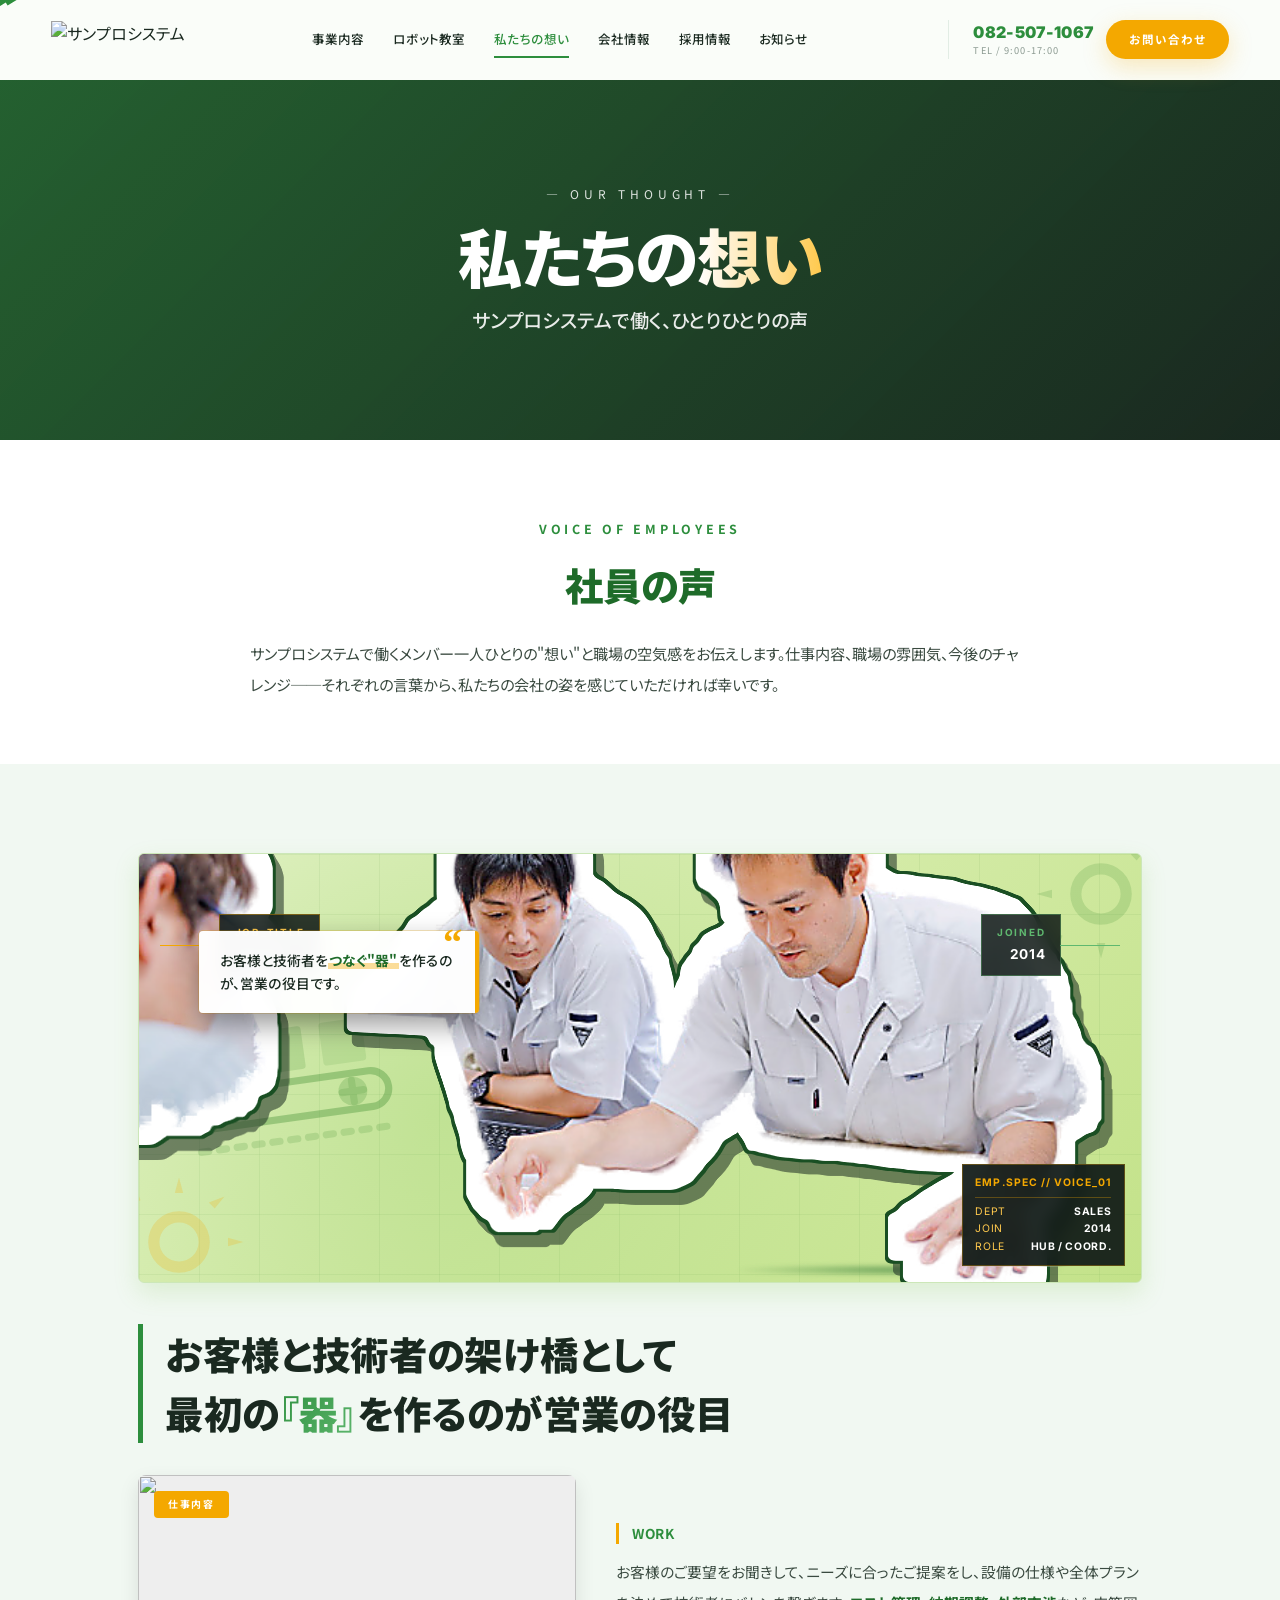
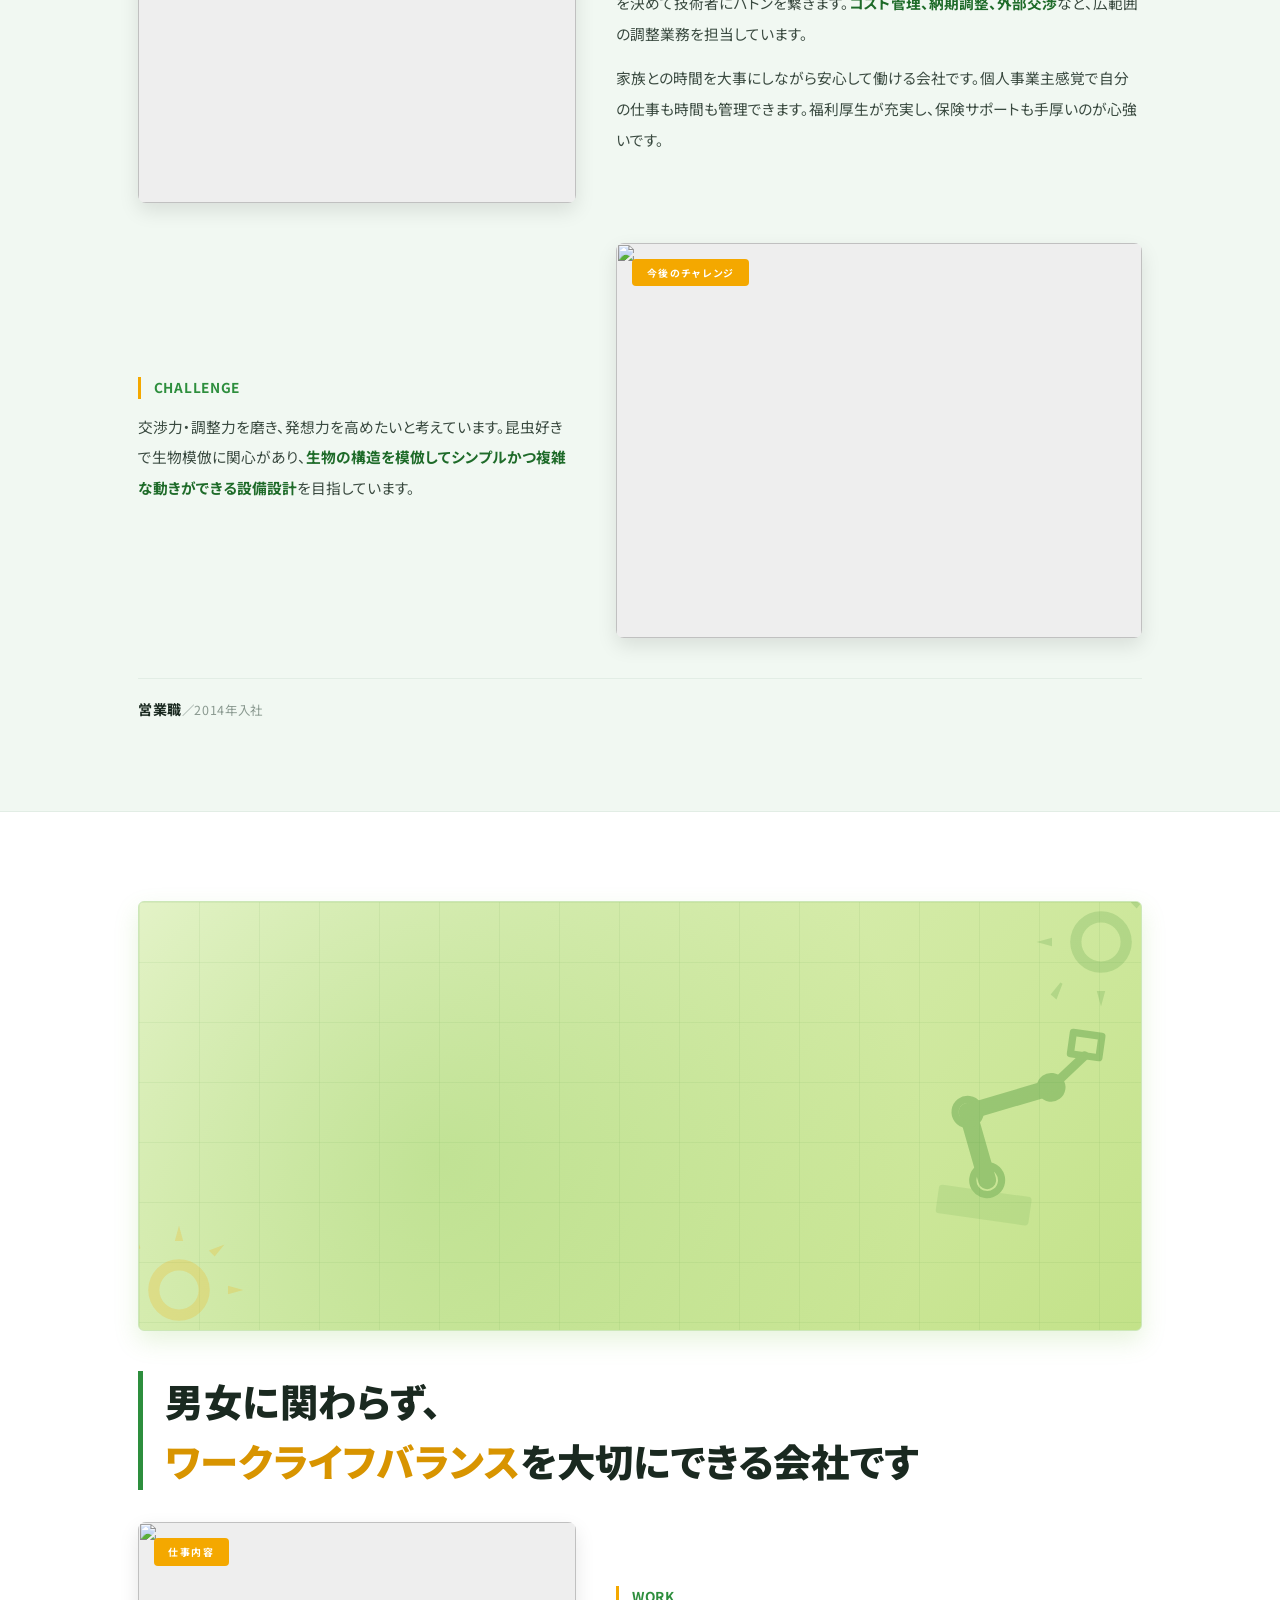
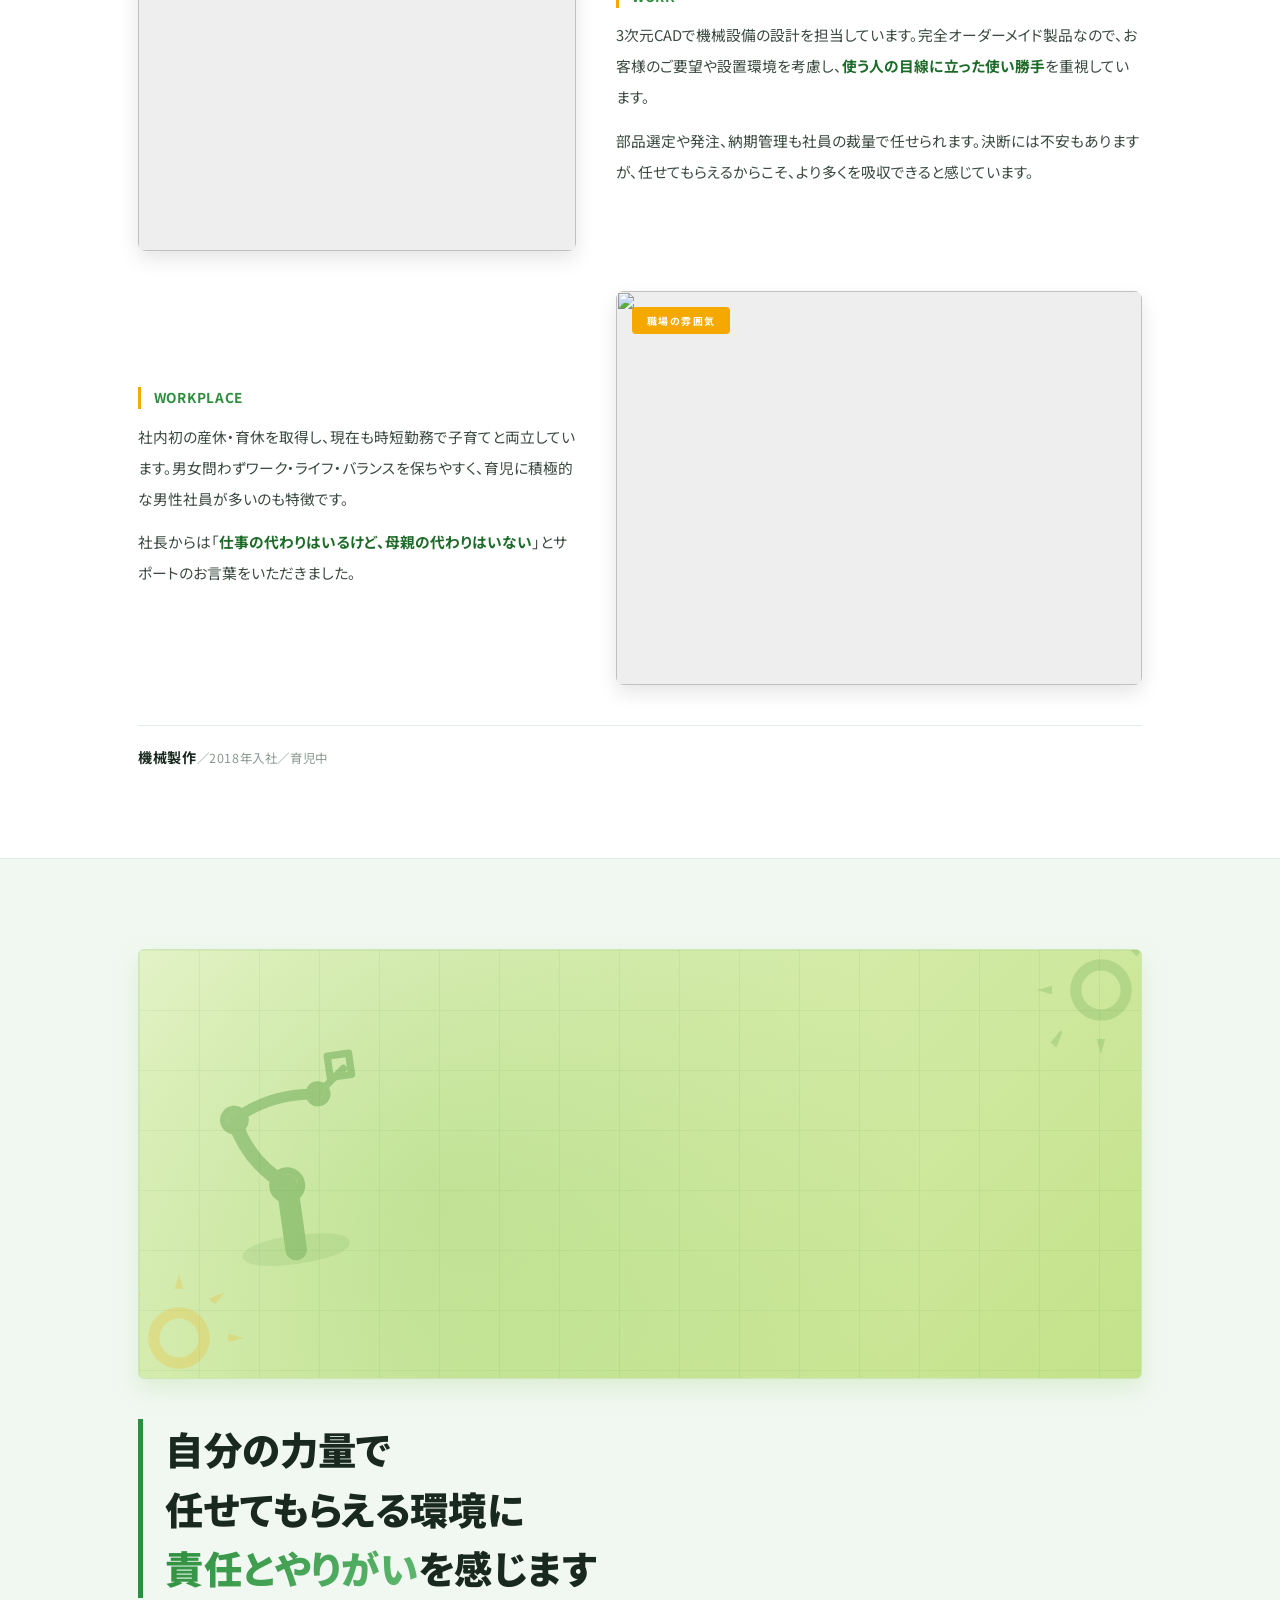
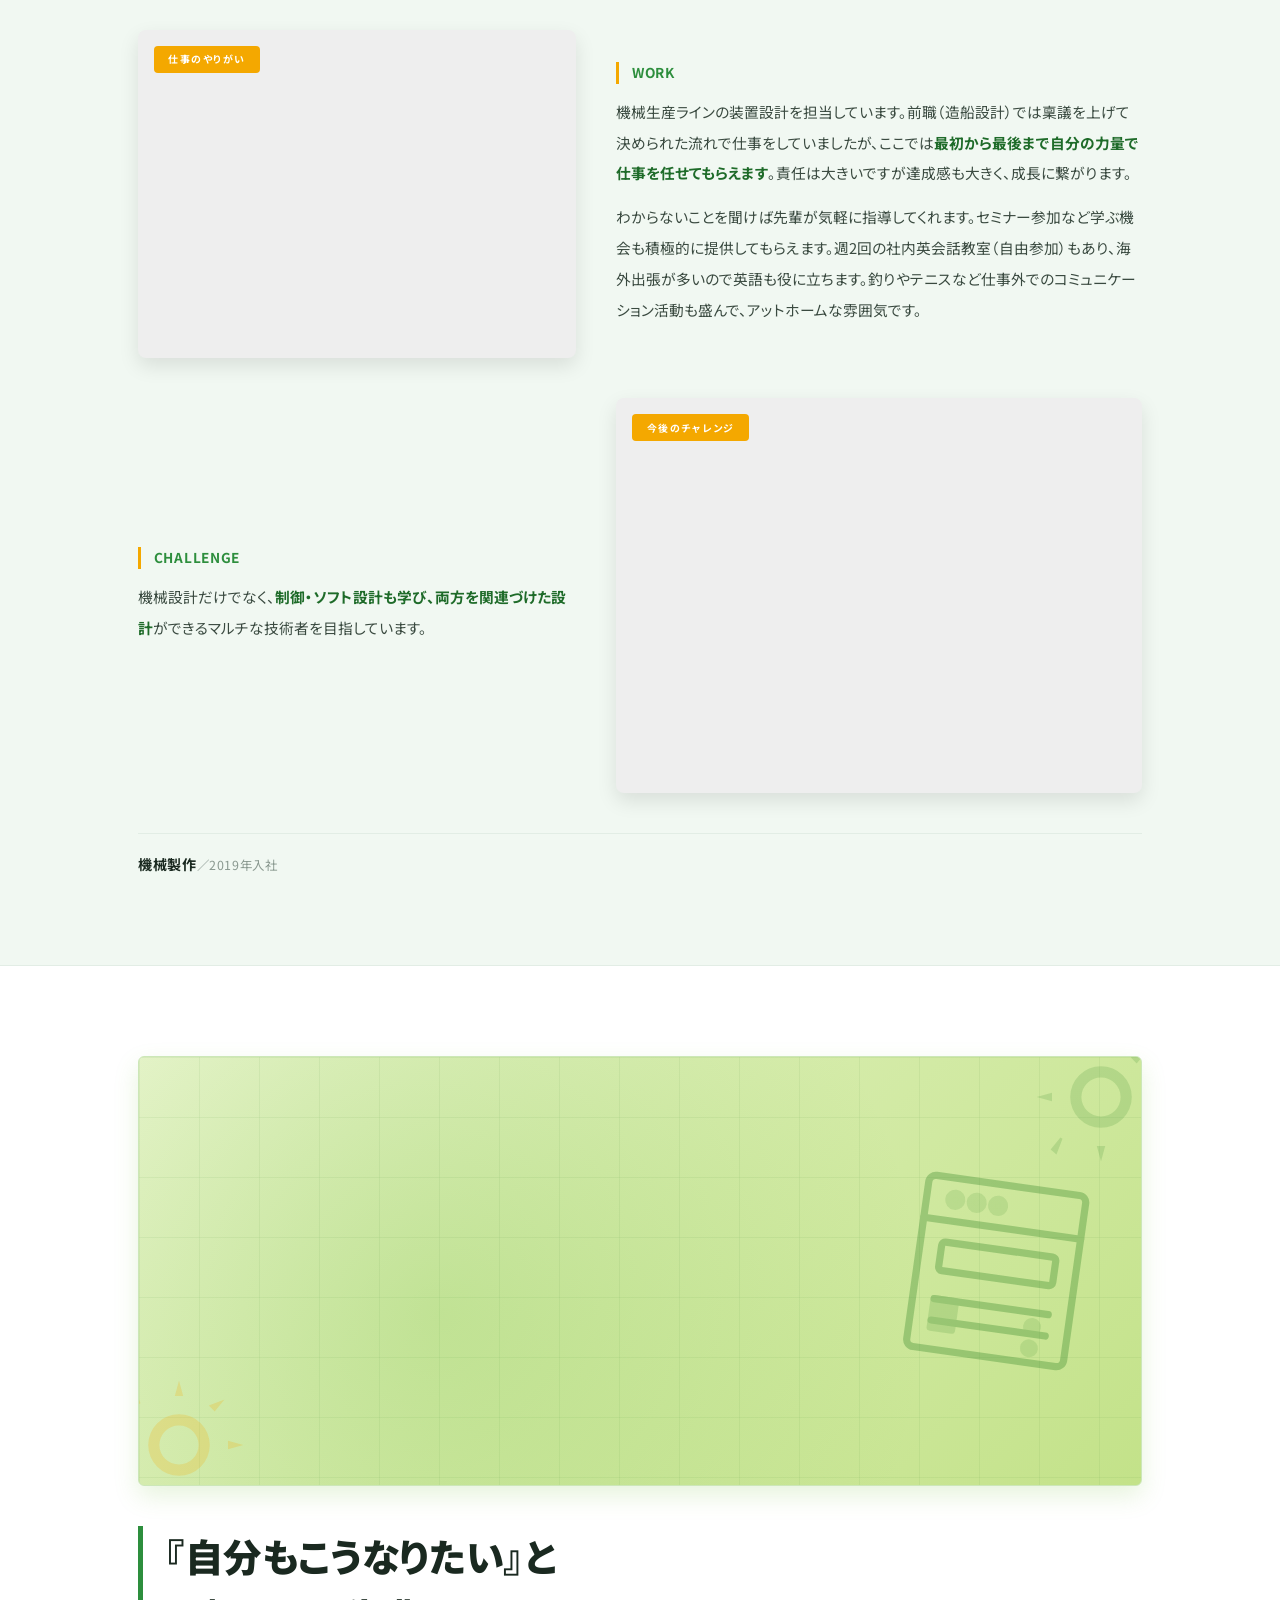
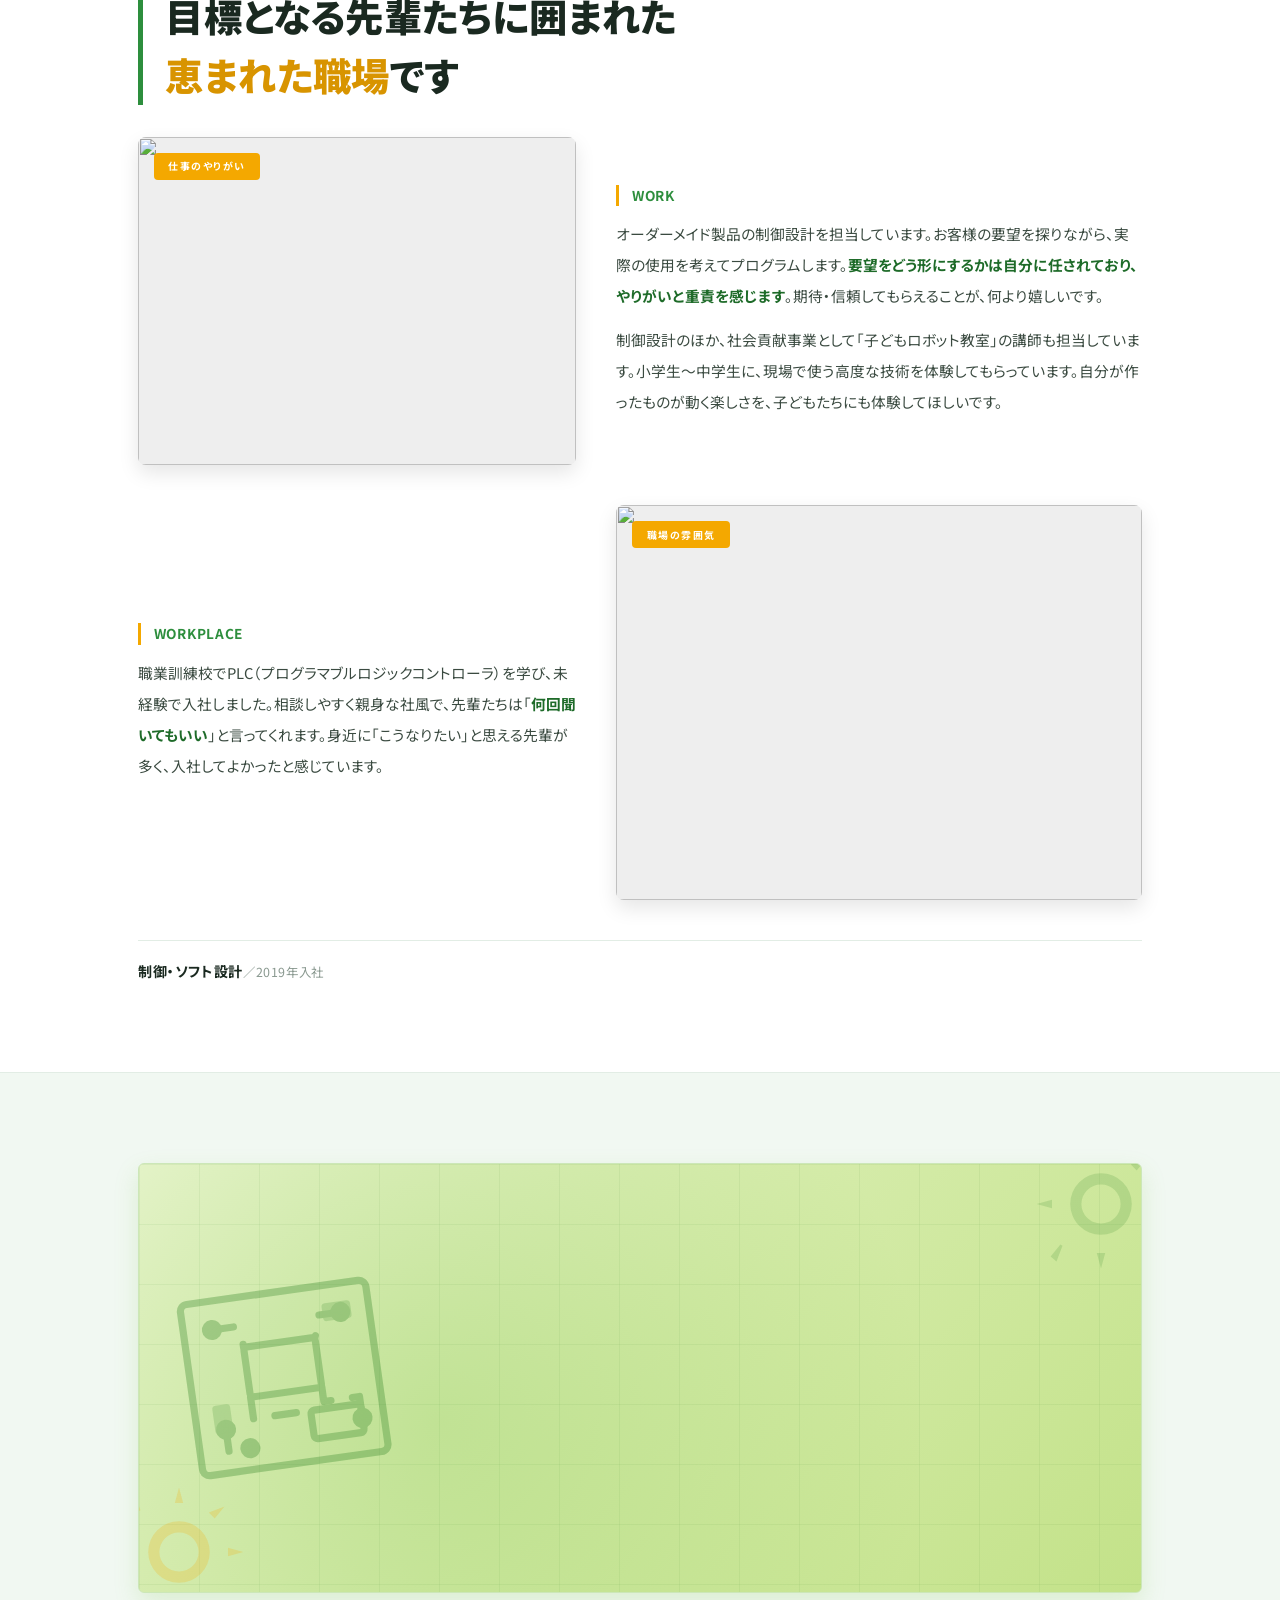
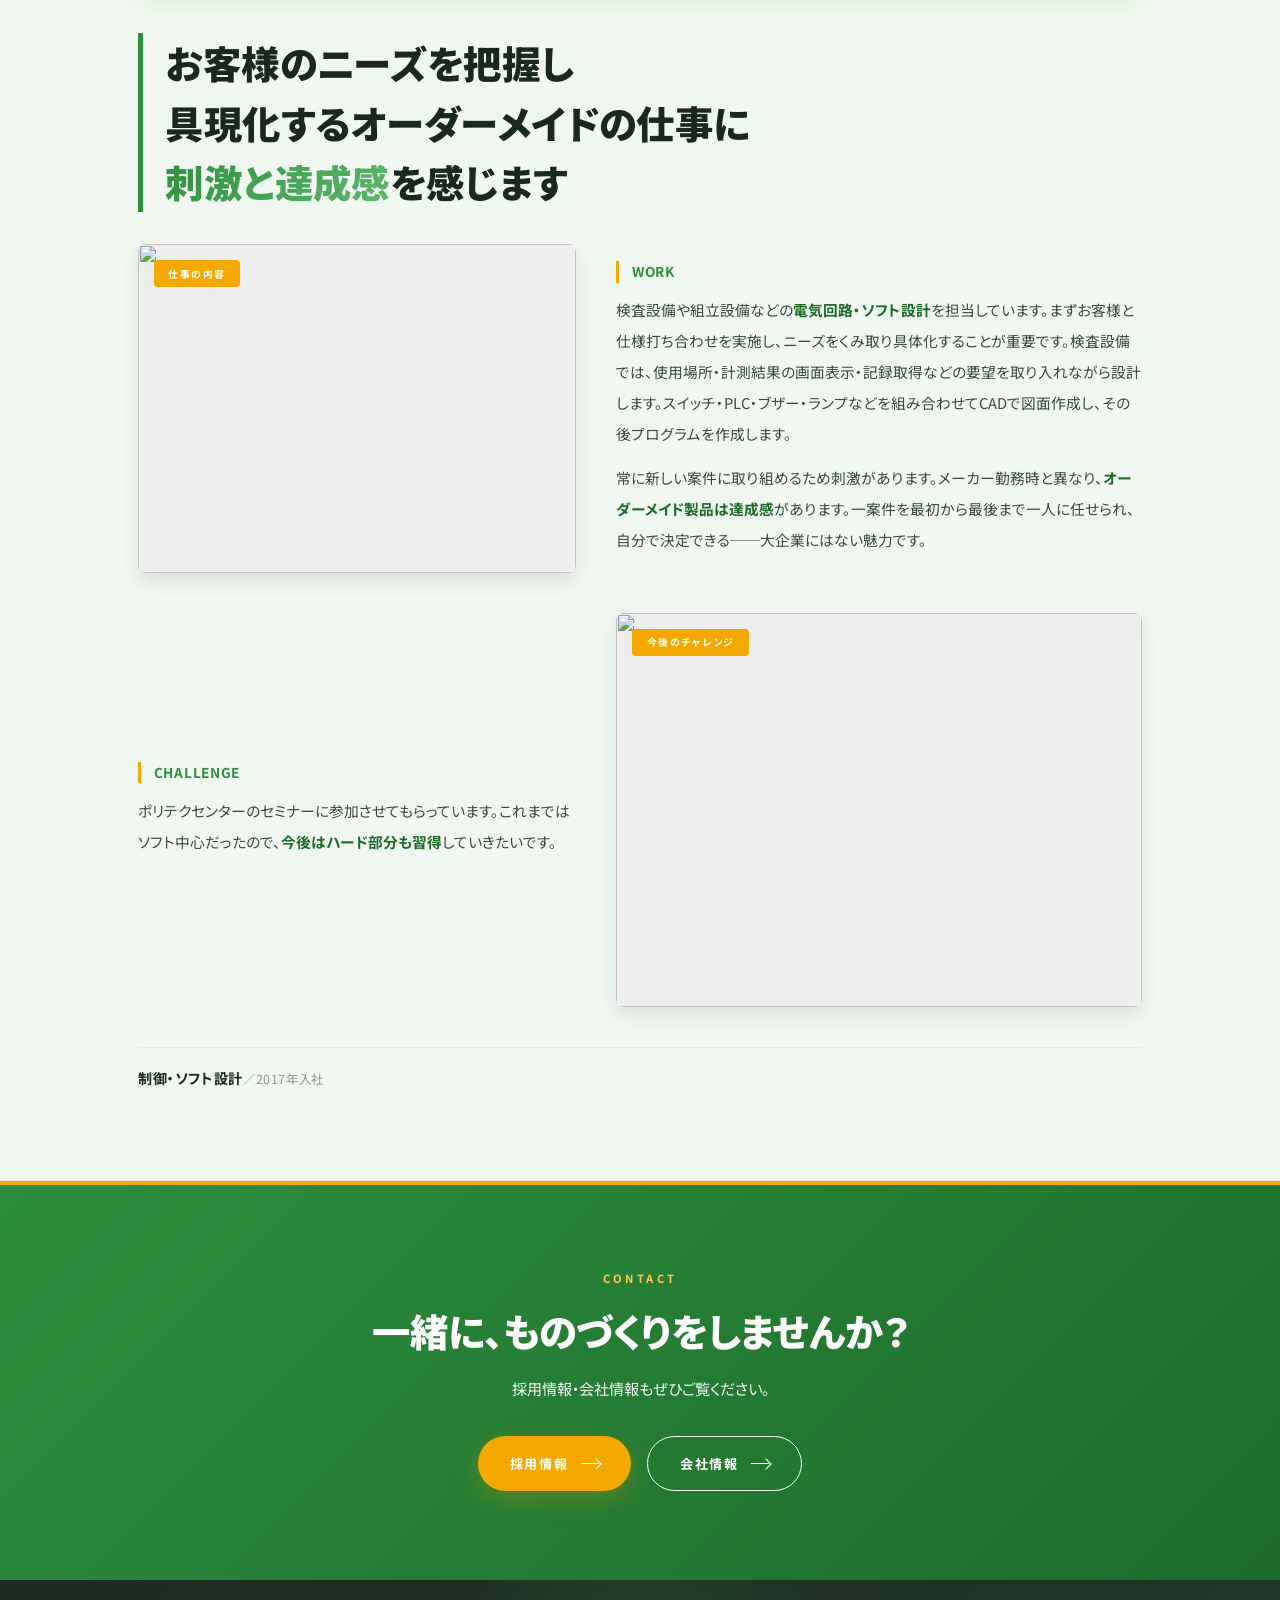
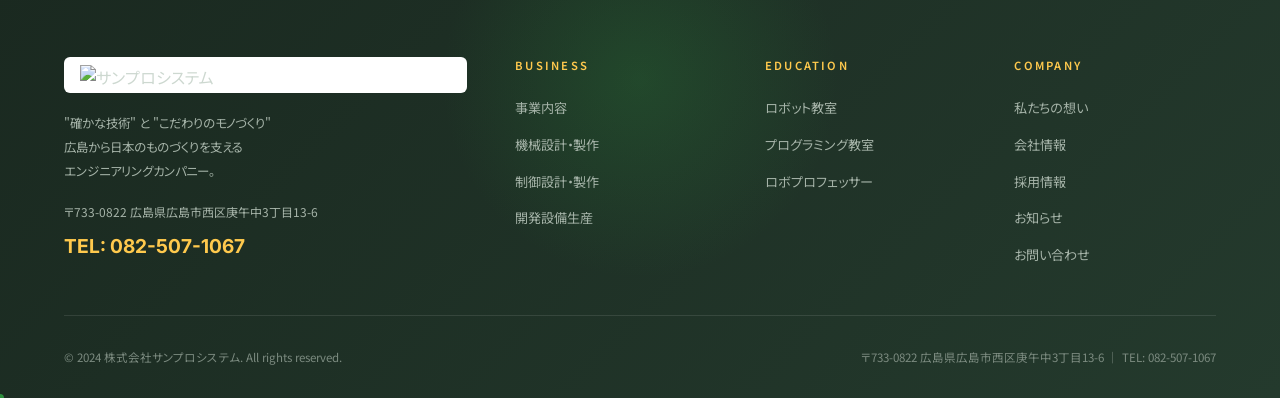
==== commit 50f55482: "feat: スパナカーソルを添付画像スタイルの塗りつぶしシルエットに 旧: 線画 (stroke) で描いた -45°のスパナ 新: 塗りつぶし (fill) シルエットで添付画像と同じ質感  新SV" ====
--- a/about.html
+++ b/about.html
@@ -6,7 +6,7 @@
 <title>私たちの想い | 株式会社サンプロシステム</title>
 <link rel="preconnect" href="https://fonts.googleapis.com">
 <link href="https://fonts.googleapis.com/css2?family=Noto+Sans+JP:wght@300;400;500;700;900&family=Inter:wght@300;400;500;700;900&display=swap" rel="stylesheet">
-<link rel="stylesheet" href="assets/css/style.css?v=2">
+<link rel="stylesheet" href="assets/css/style.css?v=3">
 <style>
 /* ════════════ ABOUT PAGE — Faithful to original sunprosys.co.jp/about ════════════ */
 
@@ -791,6 +791,6 @@
   panel.insertBefore(halo,   cut);
 });
 </script>
-<script src="assets/js/main.js?v=2"></script>
+<script src="assets/js/main.js?v=3"></script>
 </body>
 </html>
--- a/assets/css/style.css
+++ b/assets/css/style.css
@@ -72,10 +72,10 @@
     transform:translate(-50%,-50%);
     transition:transform .15s var(--ease),width .3s,height .3s;
   }
-  #cursor-ring svg{width:100%;height:100%;animation:wrenchSwing 2.4s ease-in-out infinite}
+  #cursor-ring svg{width:100%;height:100%;animation:wrenchSwing 2.6s ease-in-out infinite}
   @keyframes wrenchSwing{
-    0%,100%{transform:rotate(-8deg)}
-    50%{transform:rotate(20deg)}
+    0%,100%{transform:rotate(-4deg)}
+    50%{transform:rotate(10deg)}
   }
 }
 @media(hover:none){#cursor,#cursor-ring{display:none}}
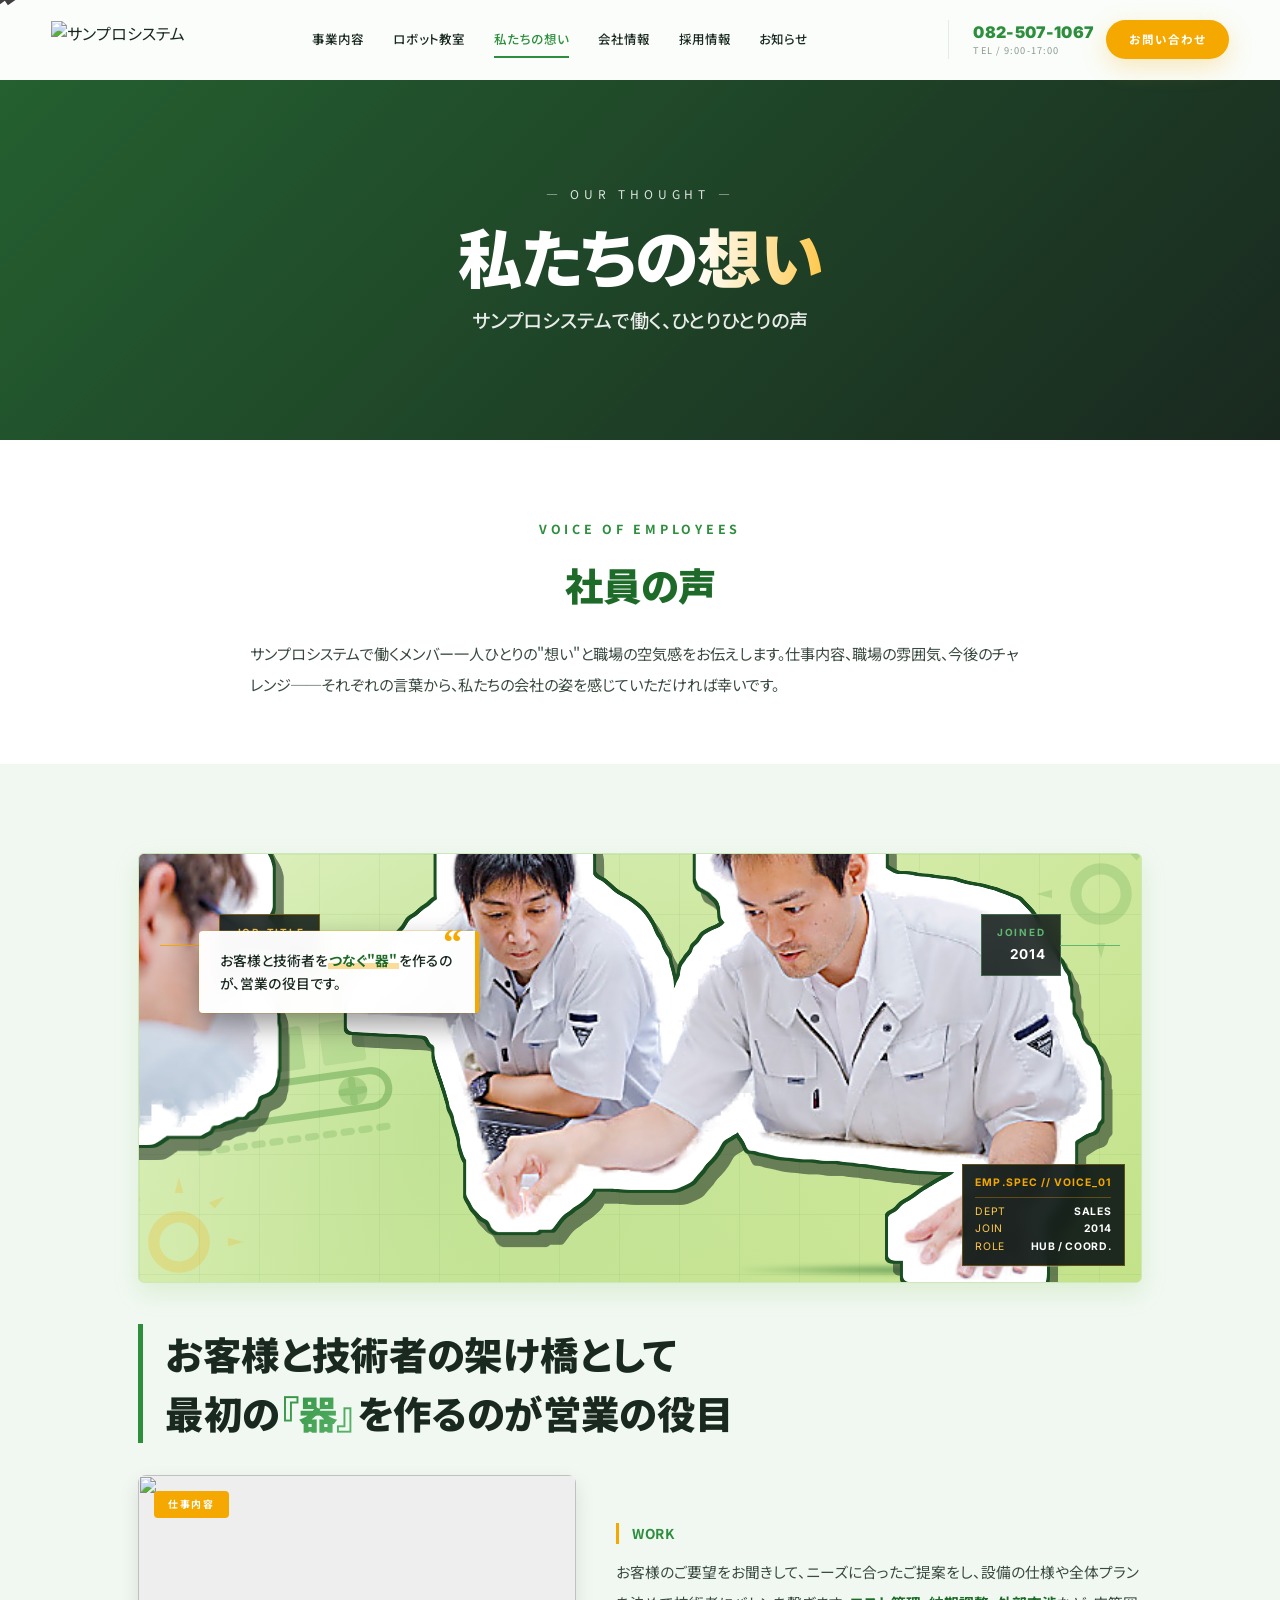
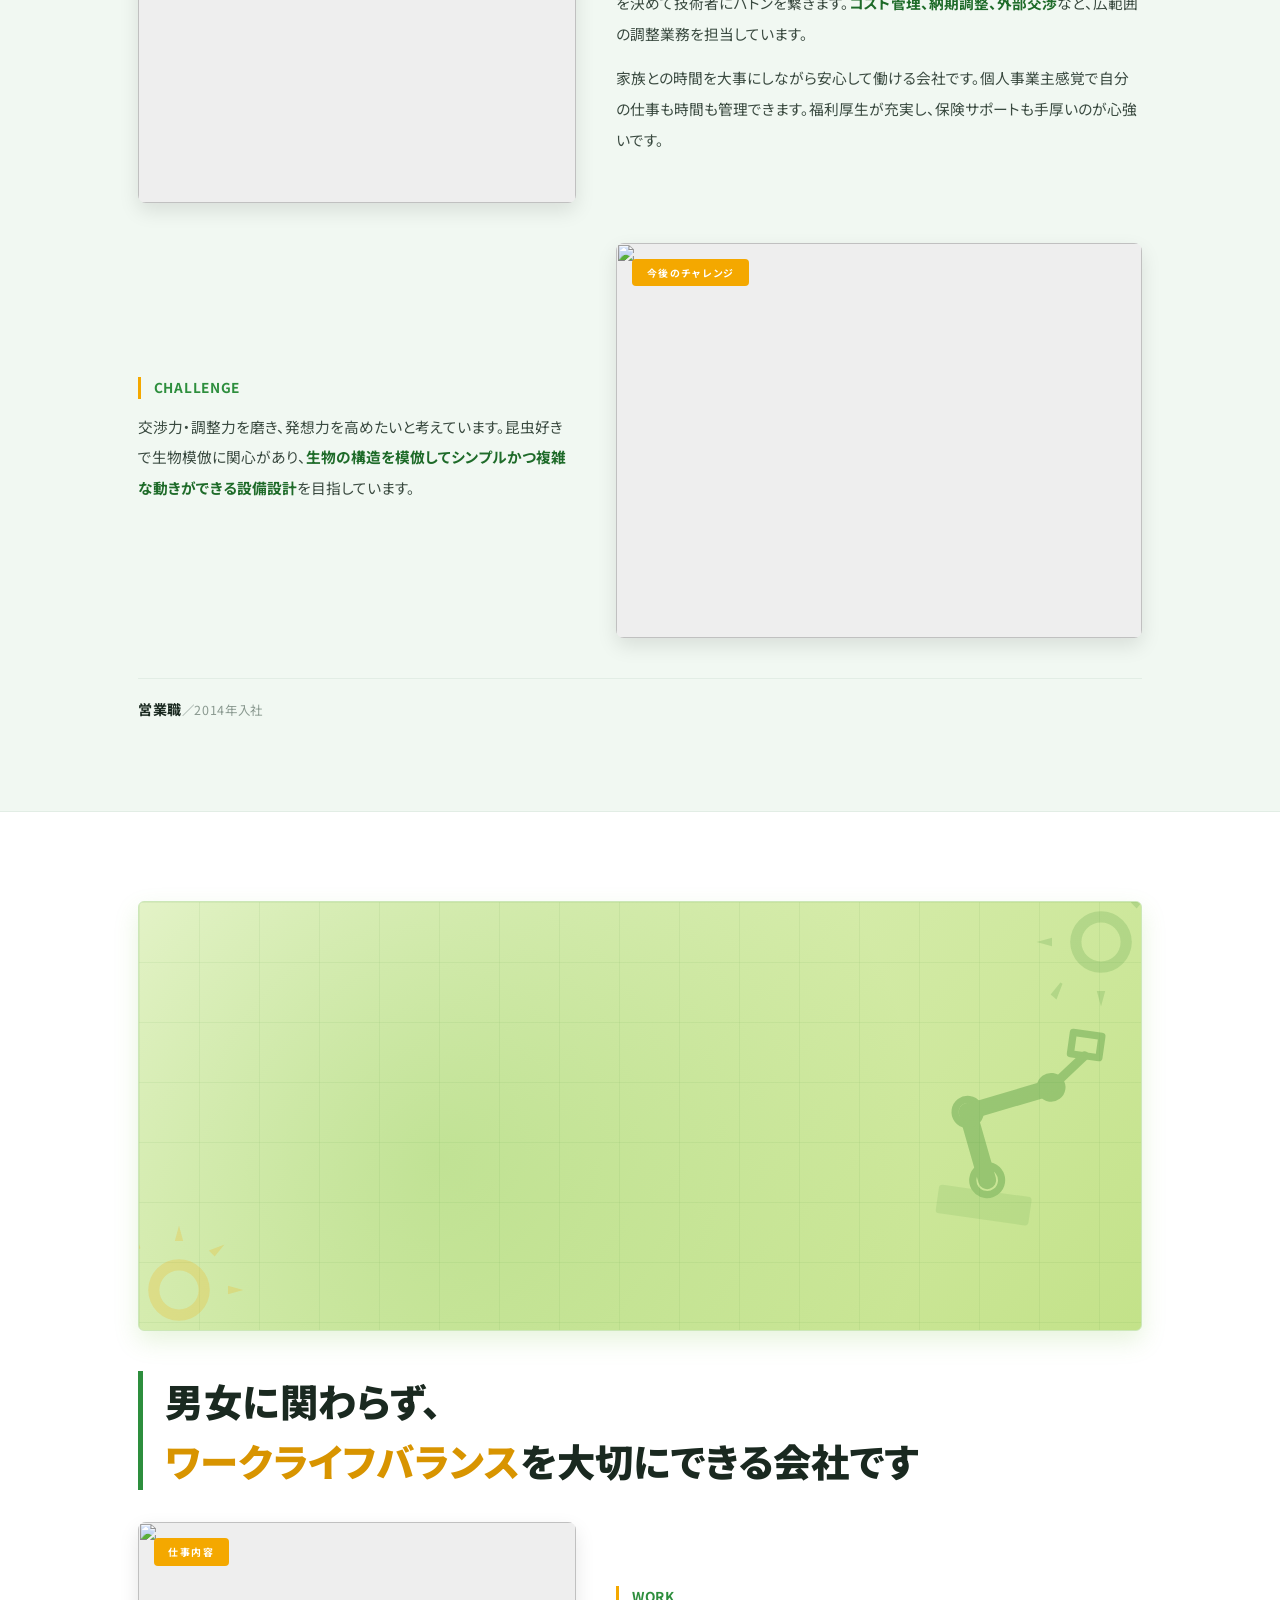
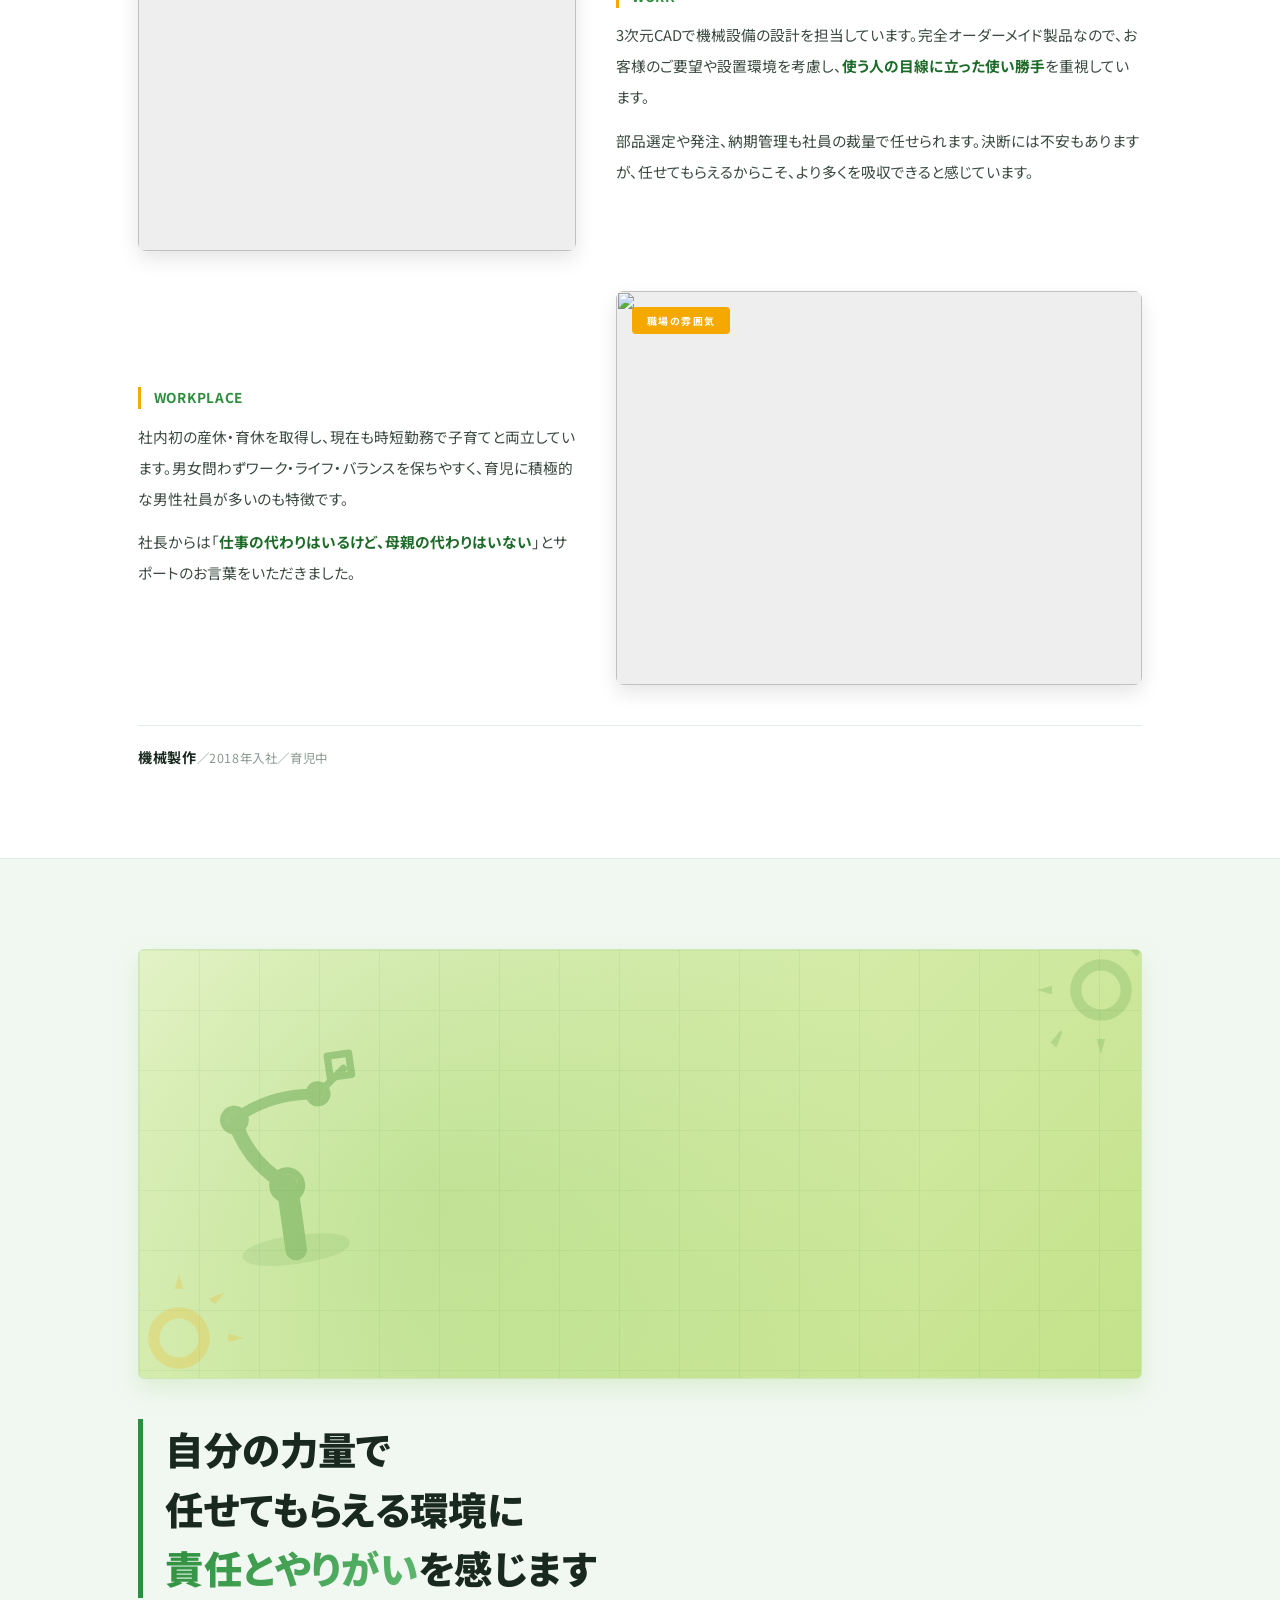
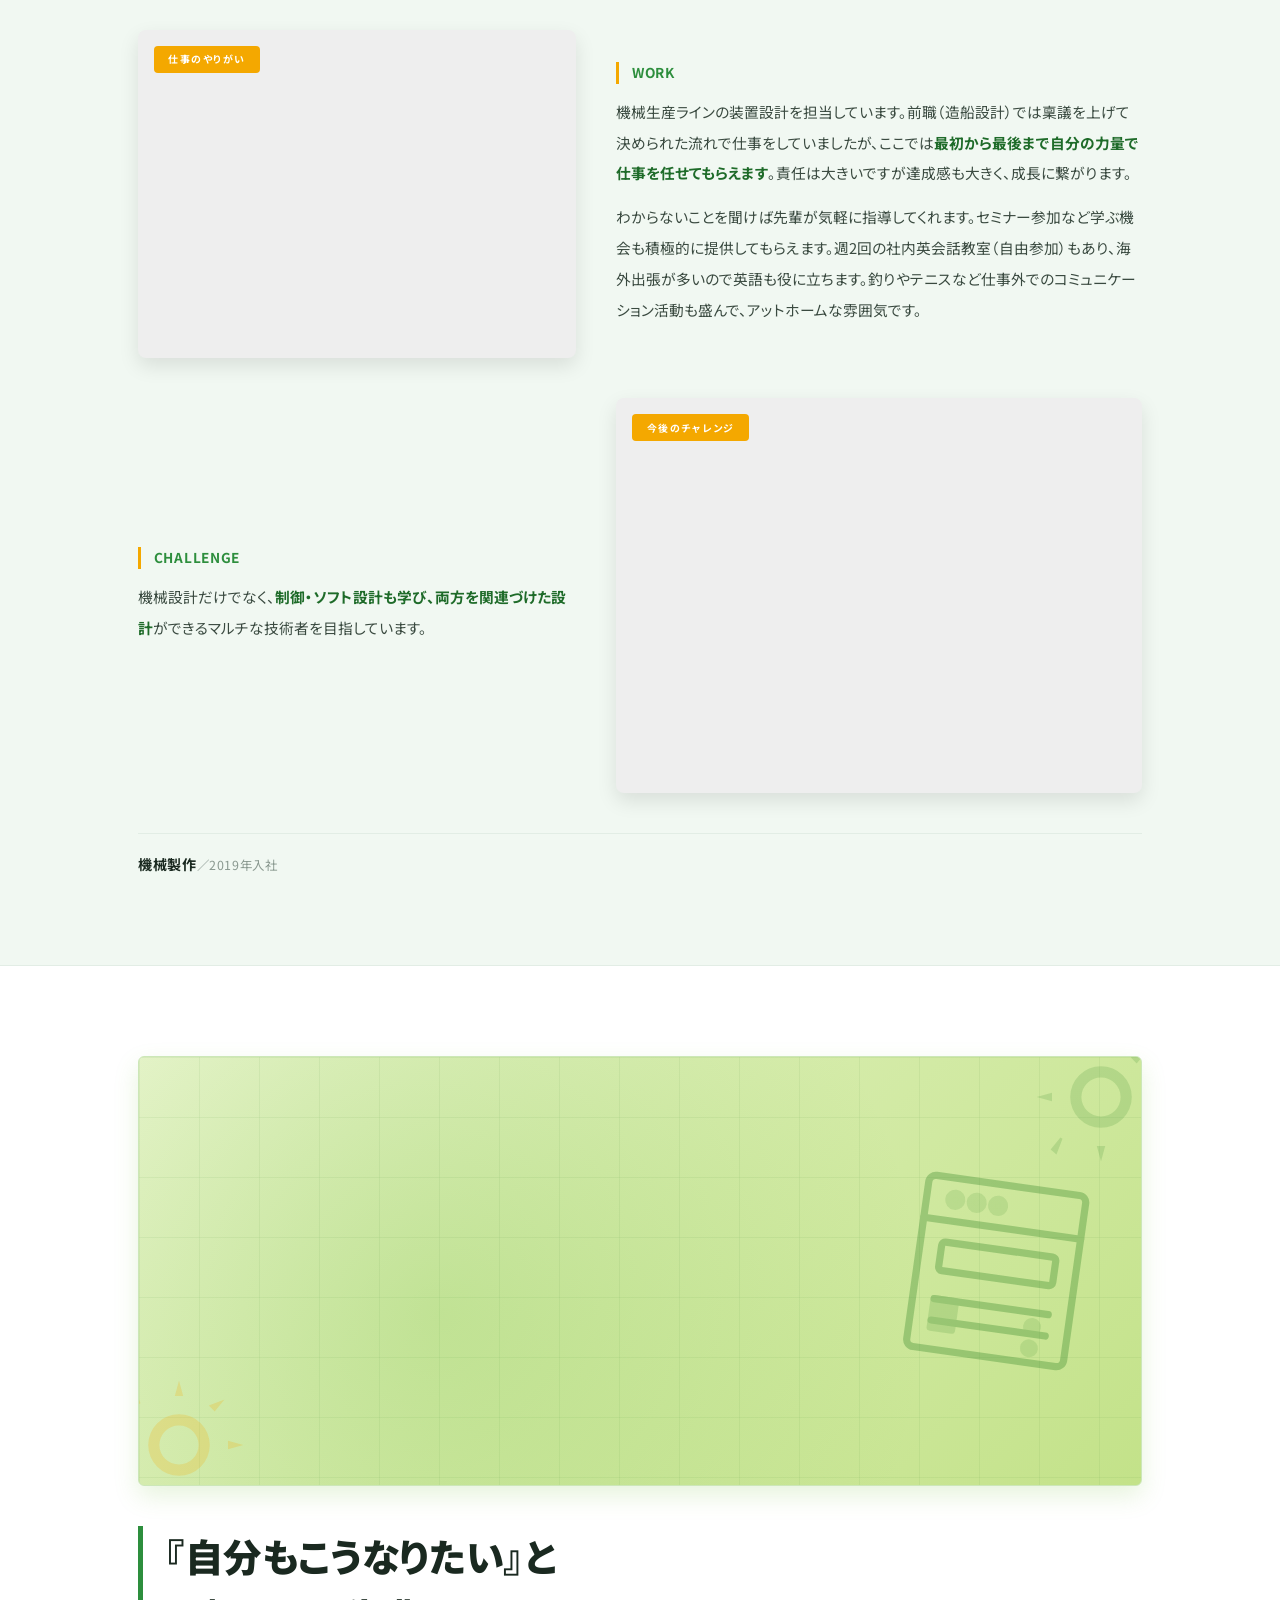
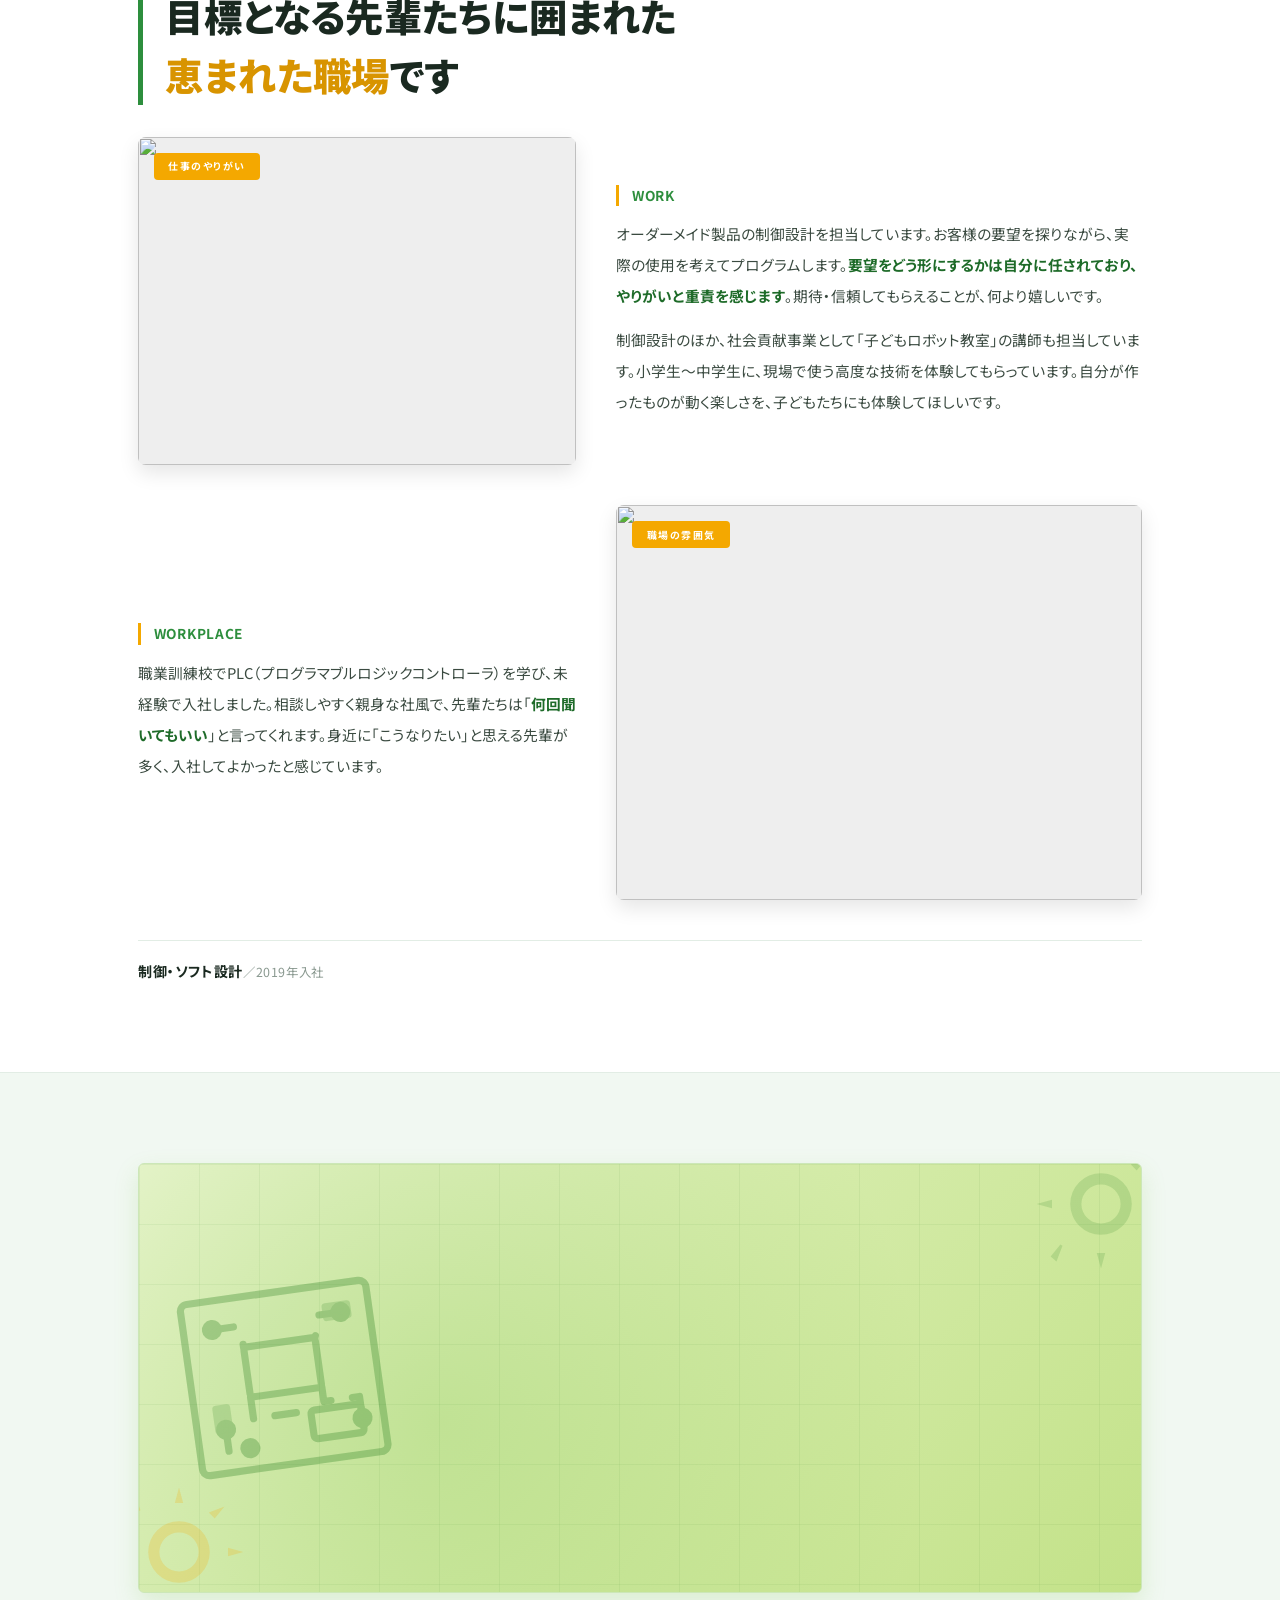
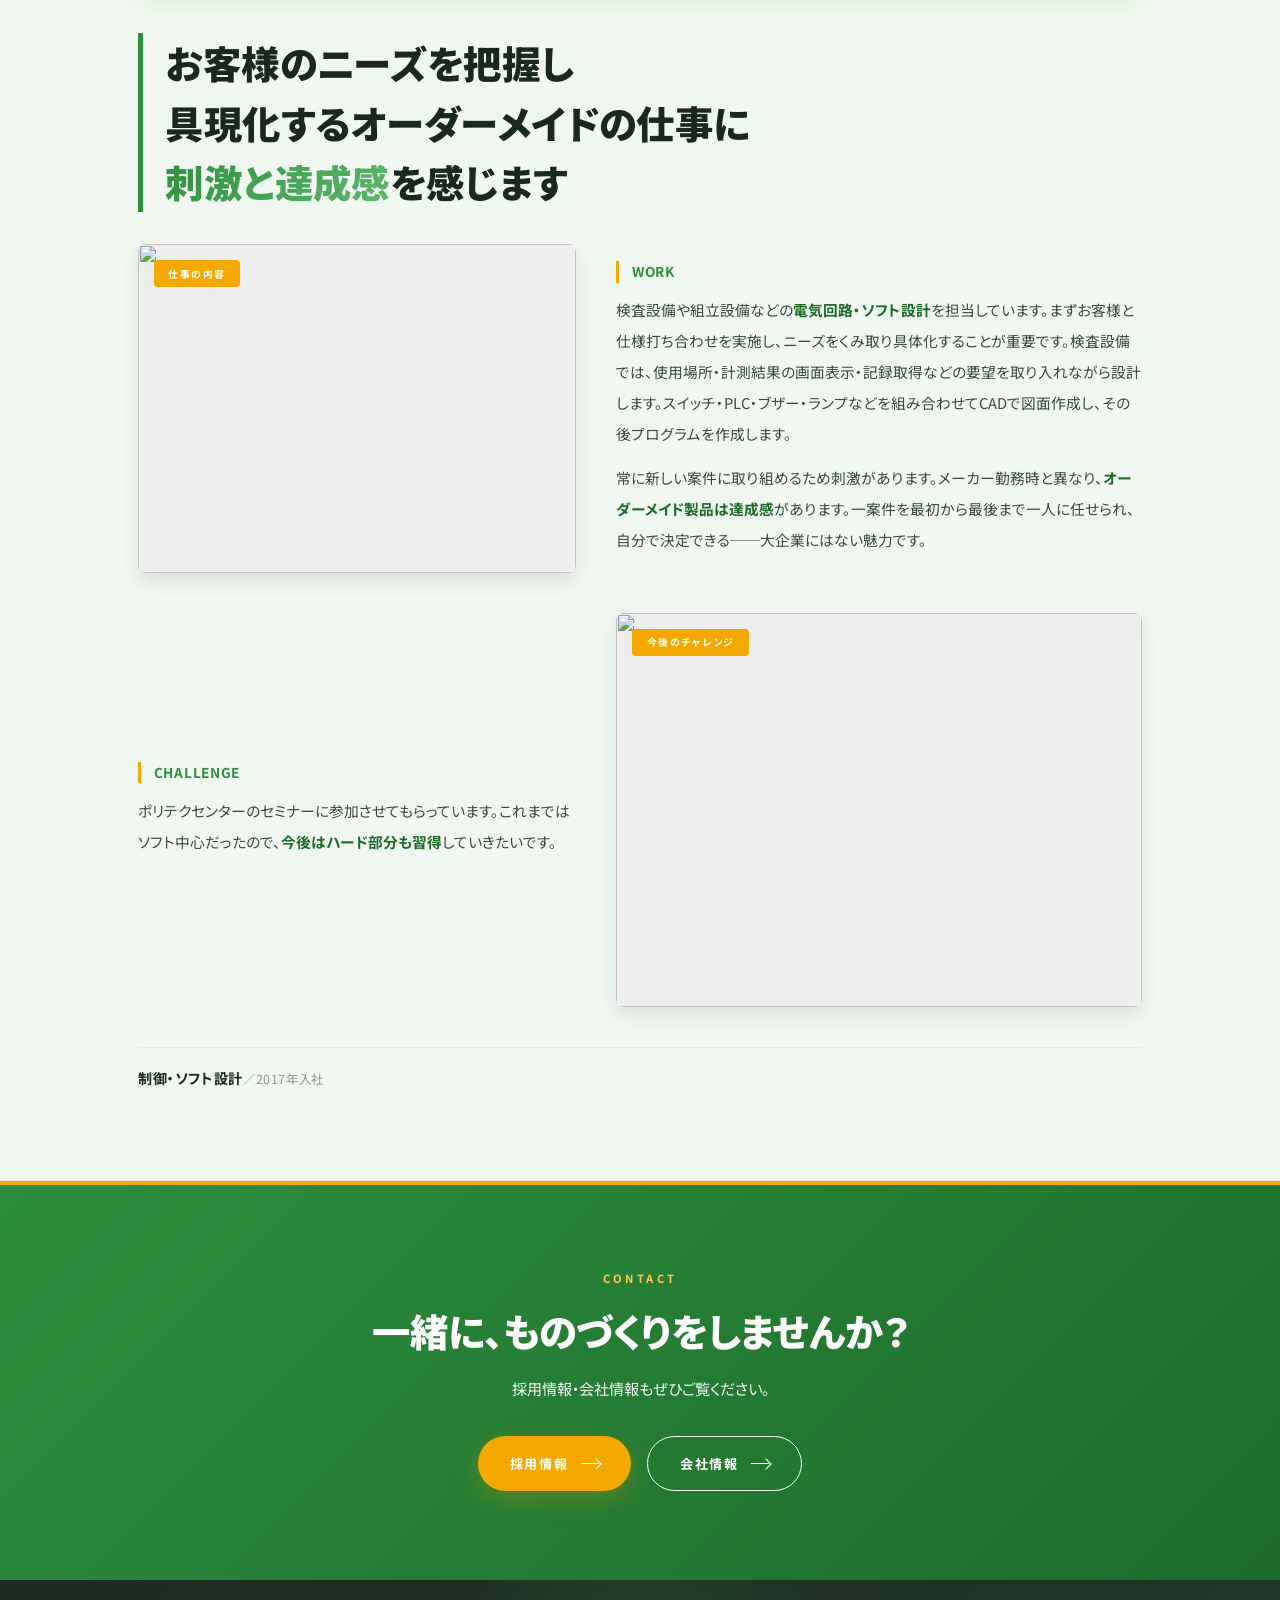
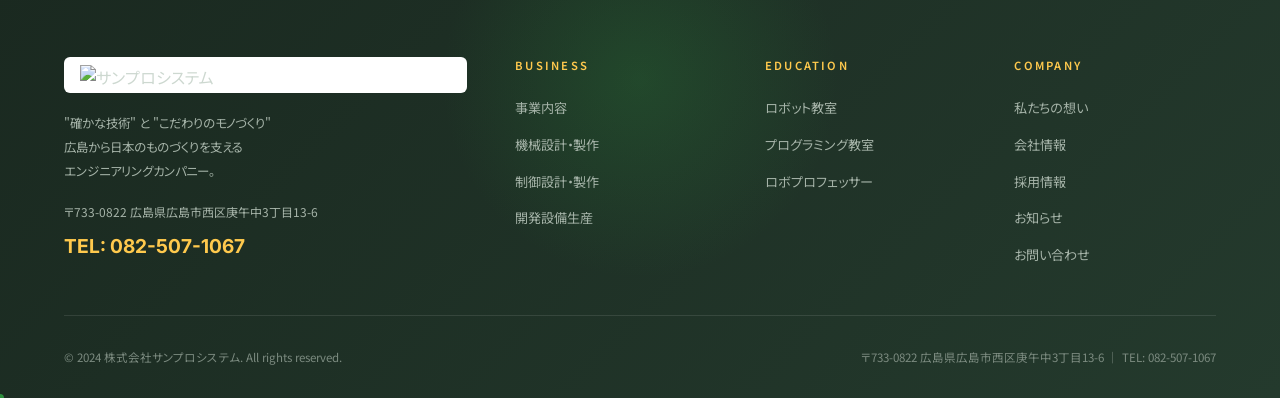
==== commit d0e3d038: "feat: スパナカーソルを添付画像のダークグレー仕様に変更 色: - ブランドグリーン #2d8e3d → ダークチャコール #3f3f3f   添付画像と同じ濃いグレーの工具感  形状: - V字" ====
--- a/about.html
+++ b/about.html
@@ -6,7 +6,7 @@
 <title>私たちの想い | 株式会社サンプロシステム</title>
 <link rel="preconnect" href="https://fonts.googleapis.com">
 <link href="https://fonts.googleapis.com/css2?family=Noto+Sans+JP:wght@300;400;500;700;900&family=Inter:wght@300;400;500;700;900&display=swap" rel="stylesheet">
-<link rel="stylesheet" href="assets/css/style.css?v=3">
+<link rel="stylesheet" href="assets/css/style.css?v=4">
 <style>
 /* ════════════ ABOUT PAGE — Faithful to original sunprosys.co.jp/about ════════════ */
 
@@ -791,6 +791,6 @@
   panel.insertBefore(halo,   cut);
 });
 </script>
-<script src="assets/js/main.js?v=3"></script>
+<script src="assets/js/main.js?v=4"></script>
 </body>
 </html>
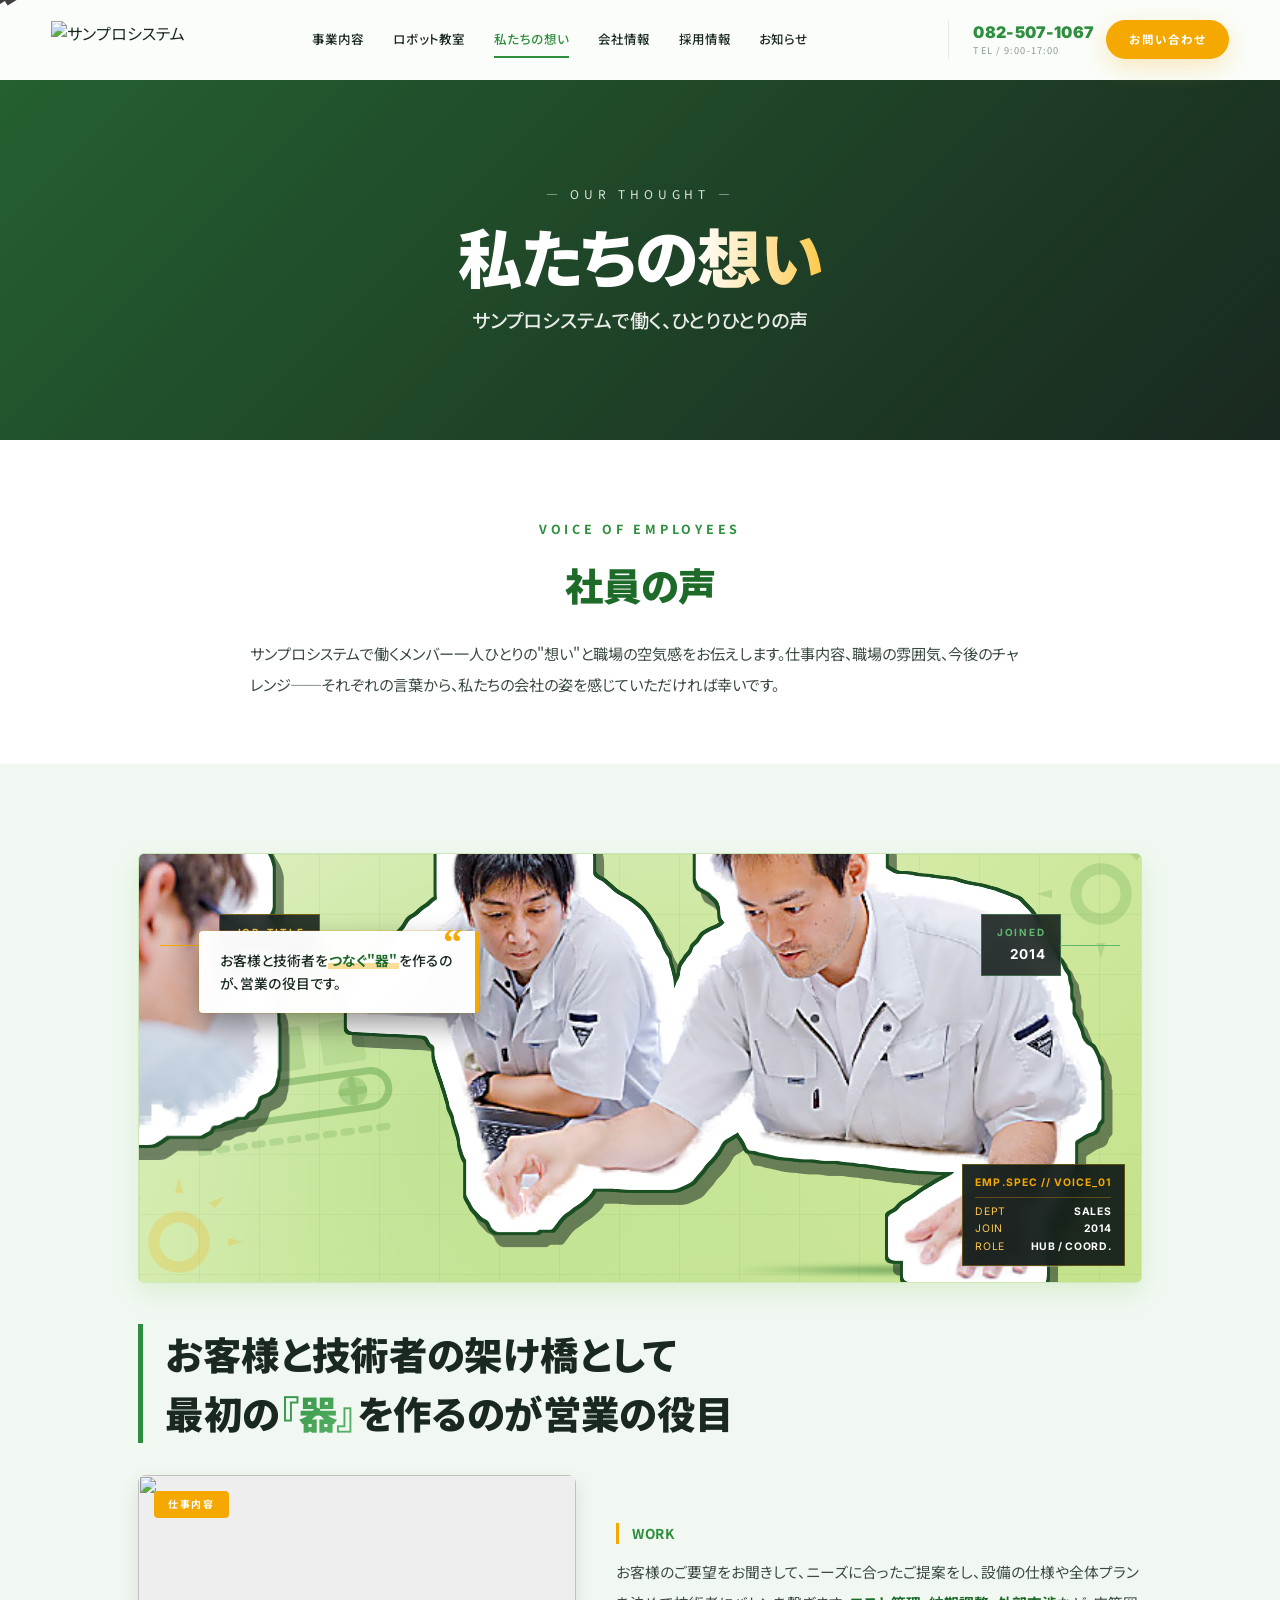
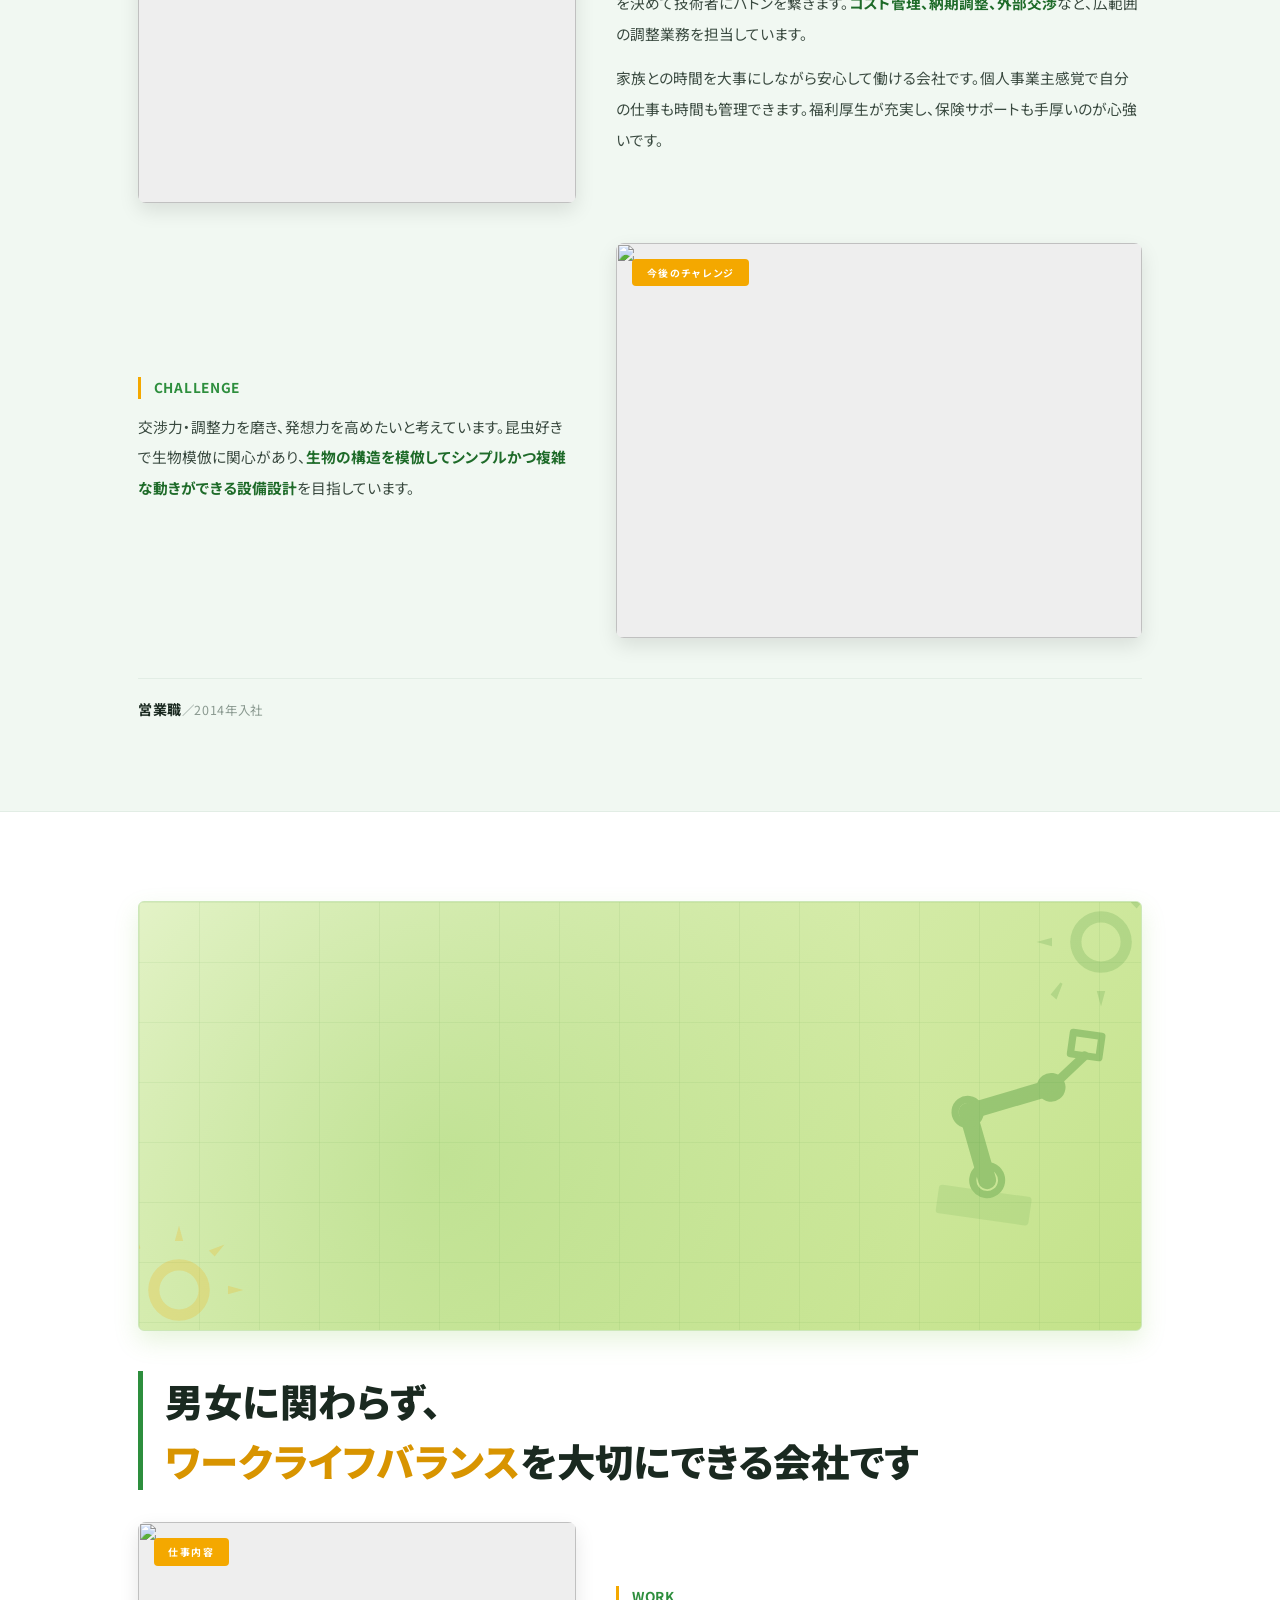
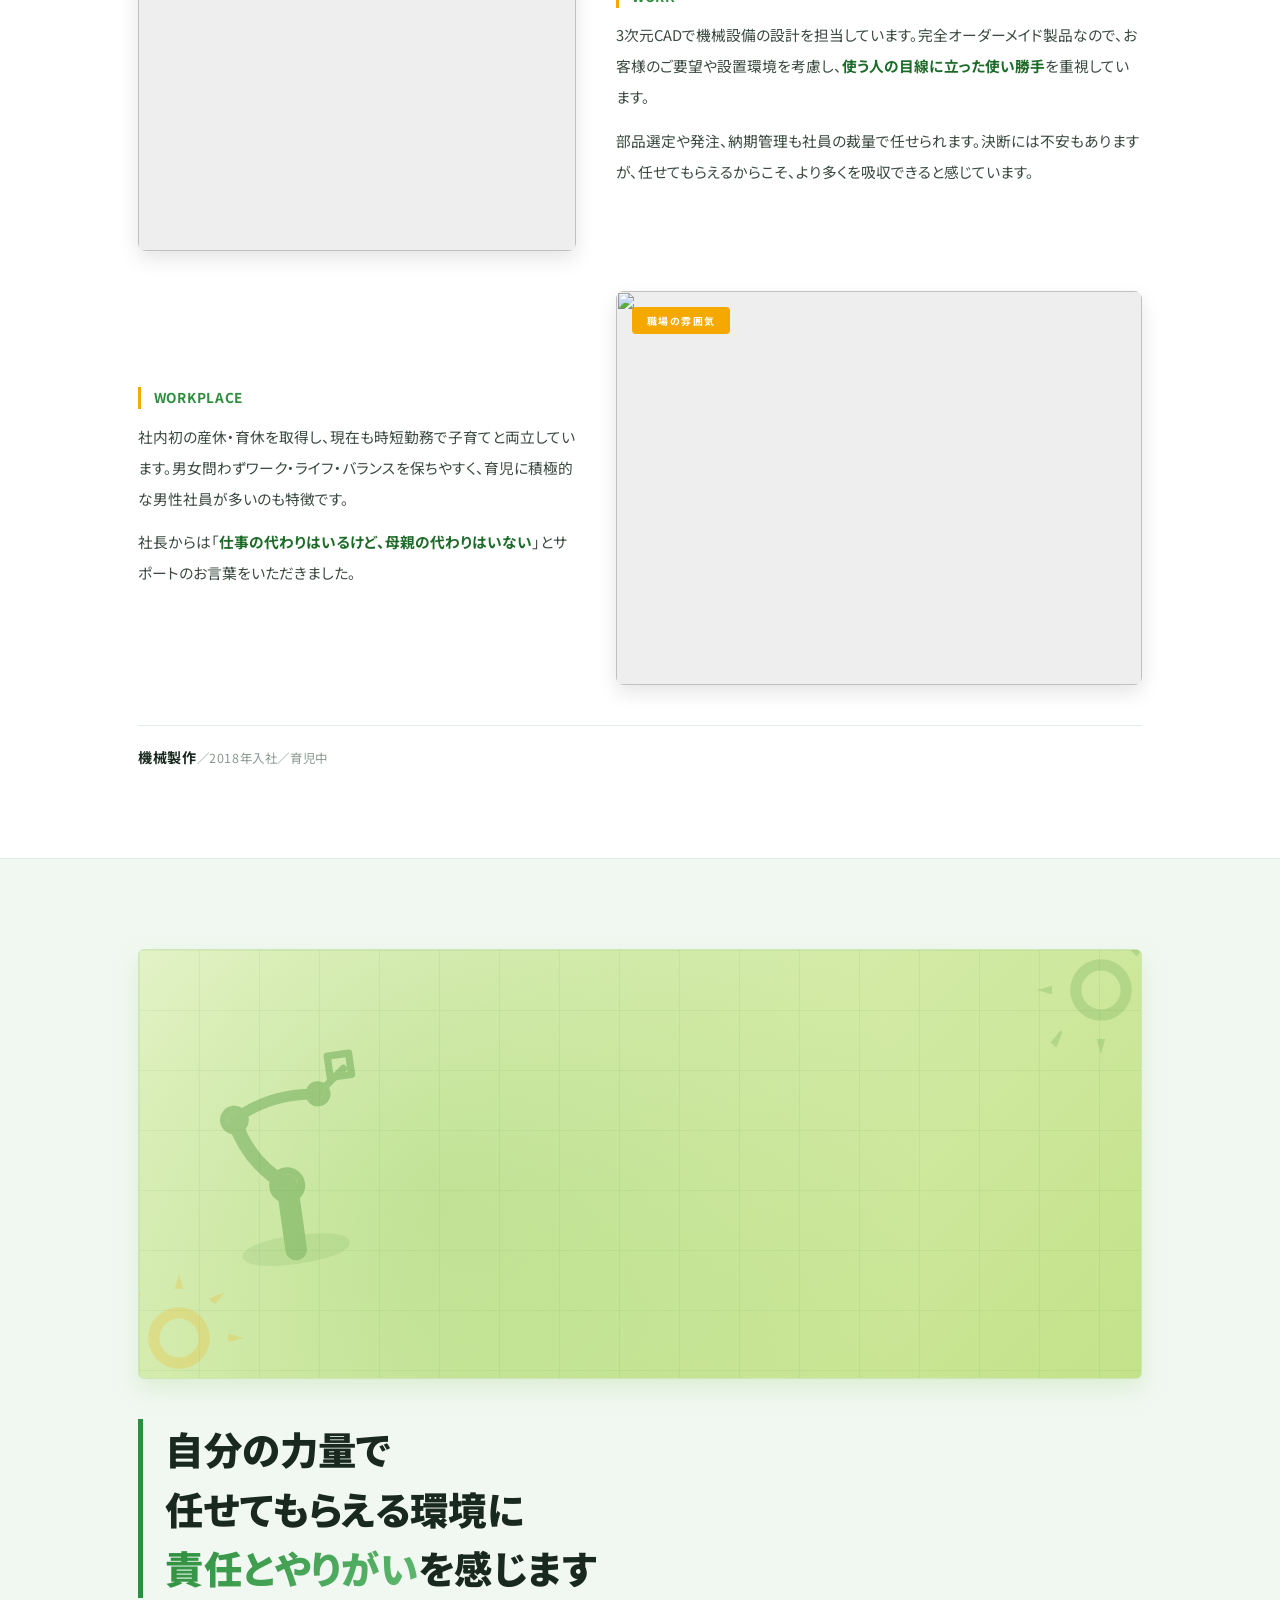
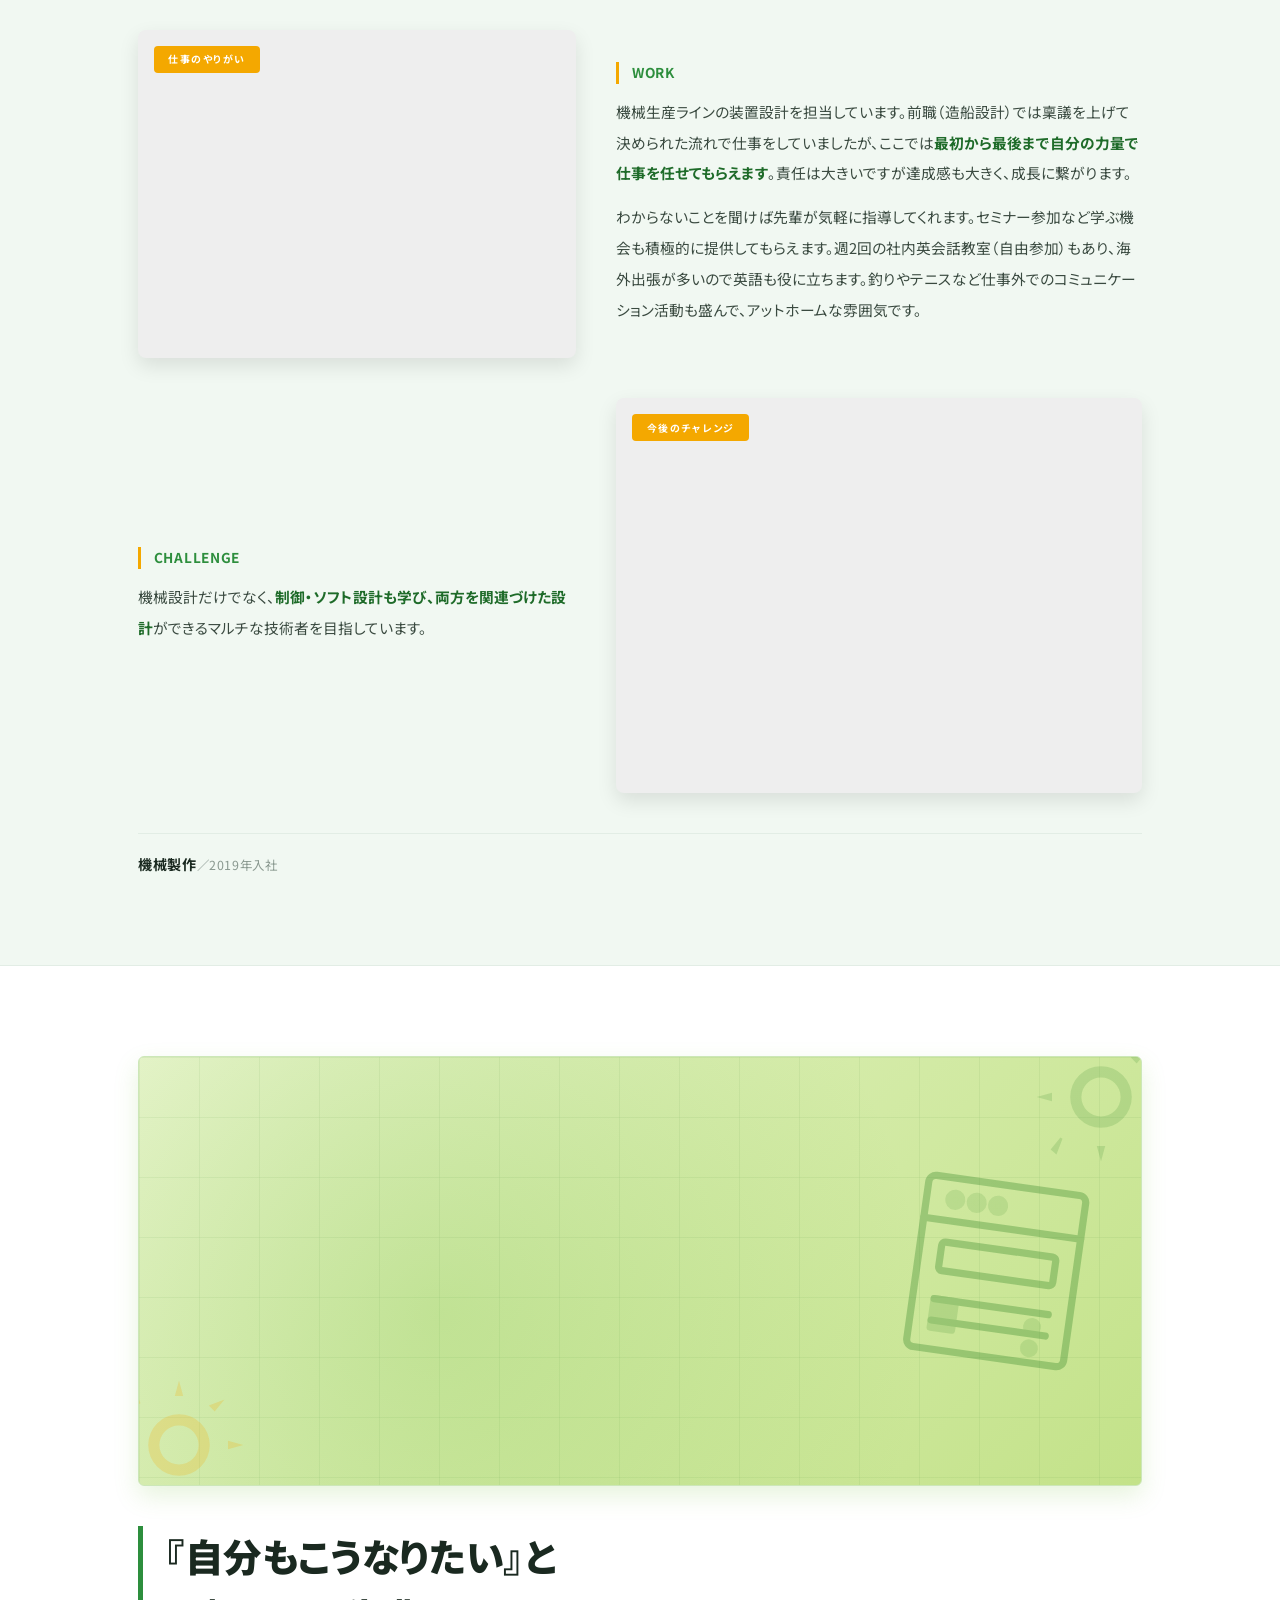
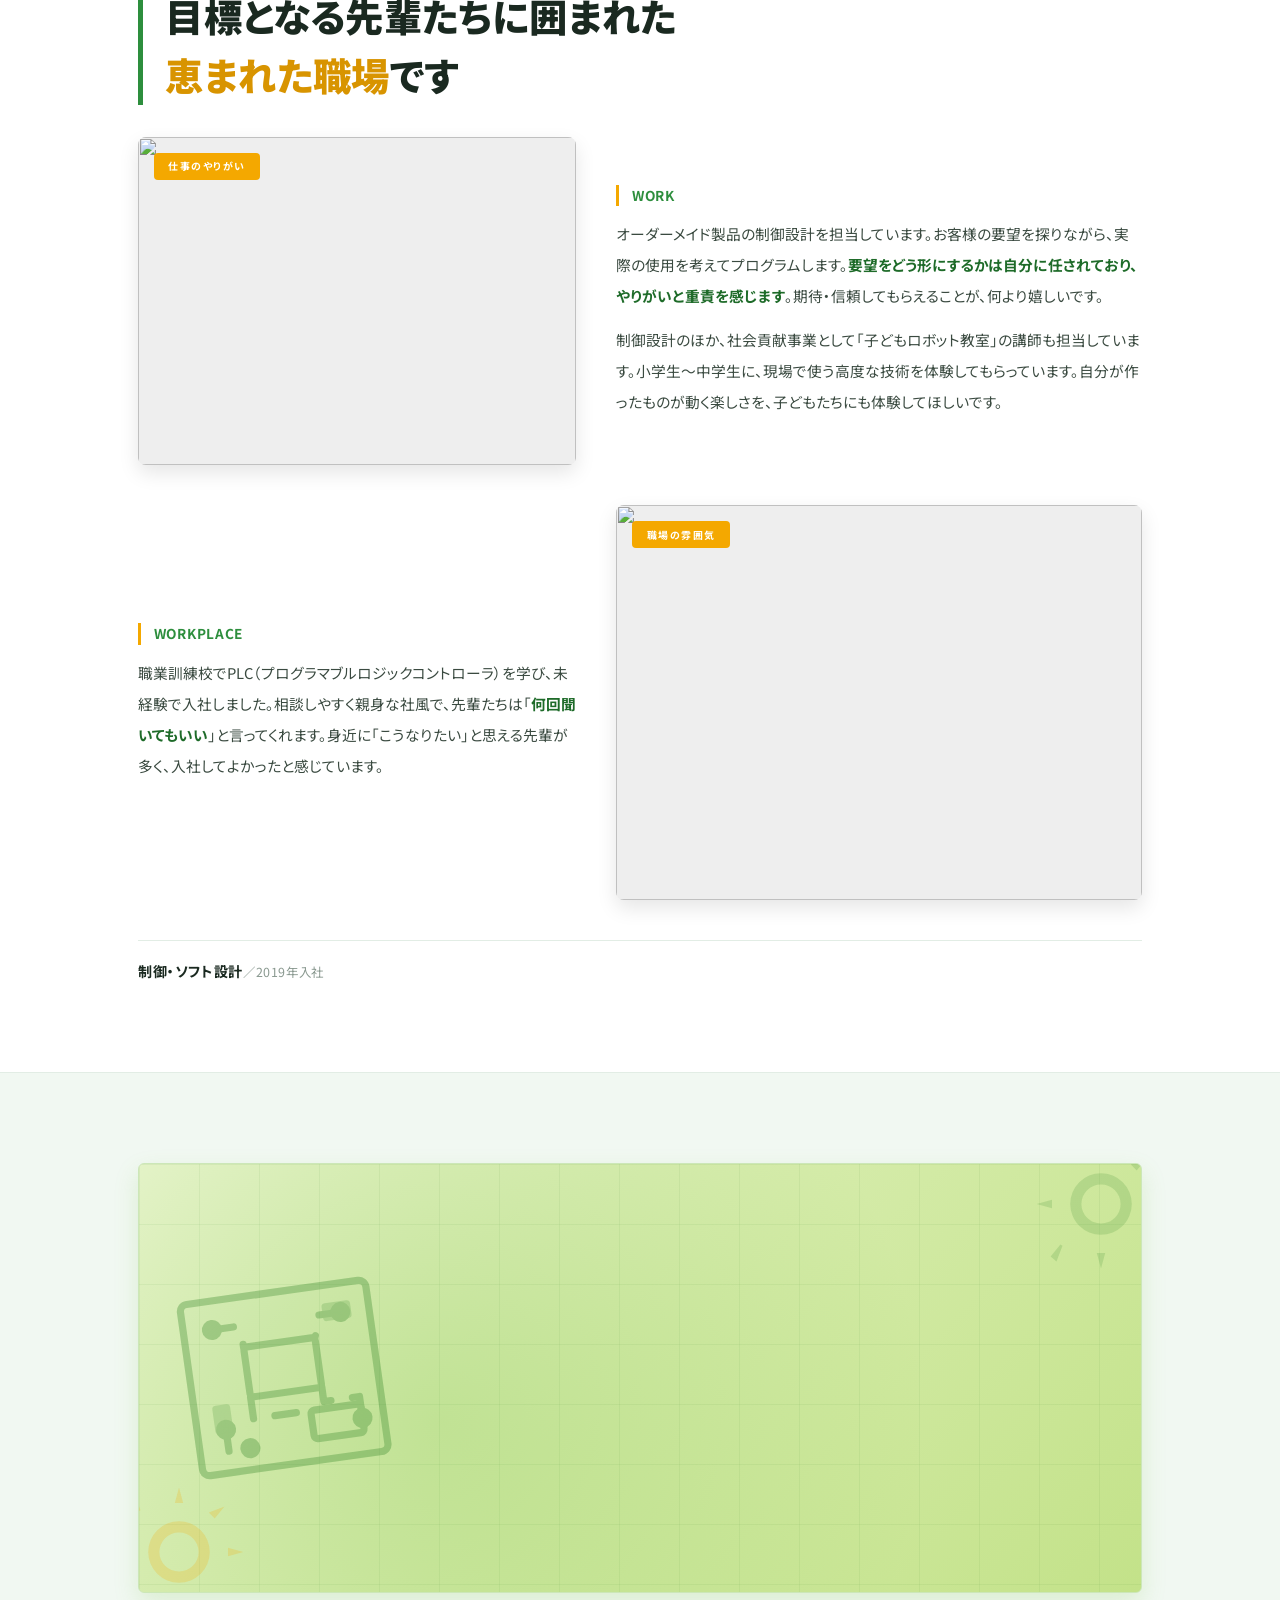
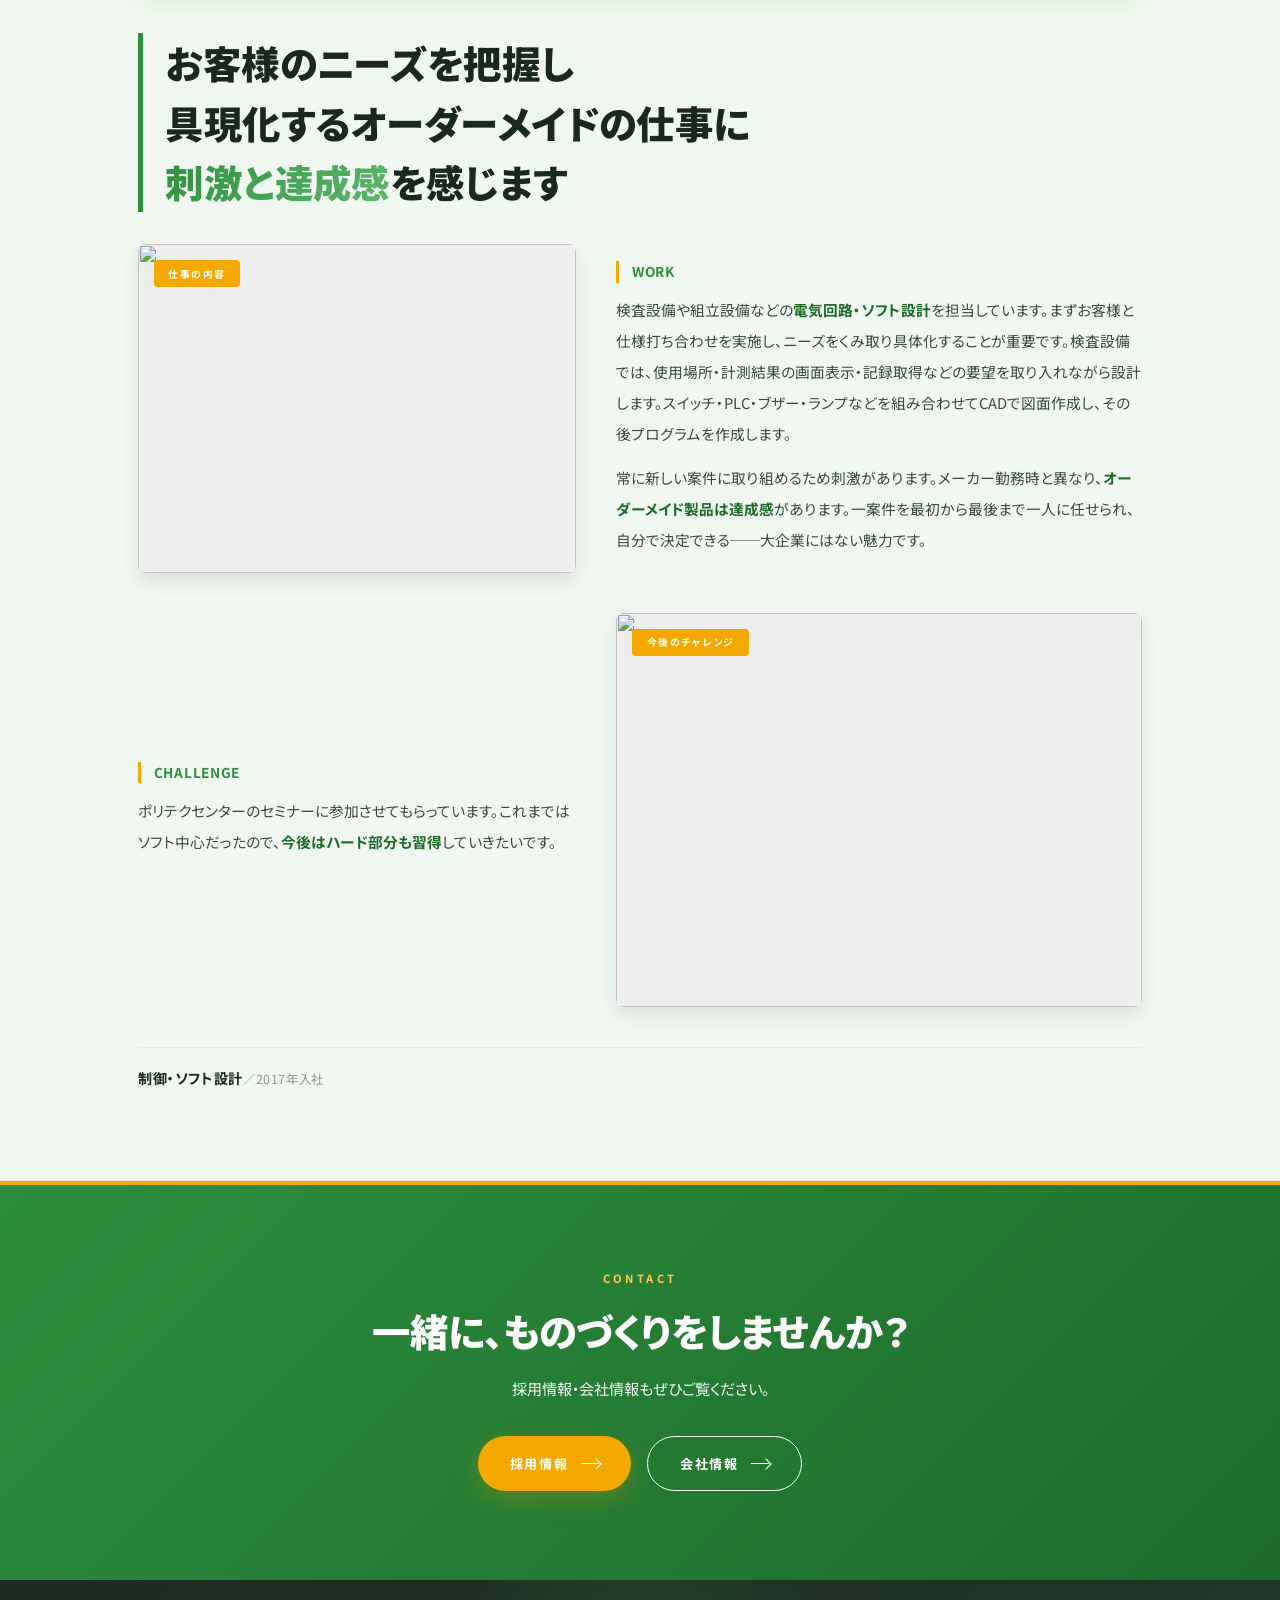
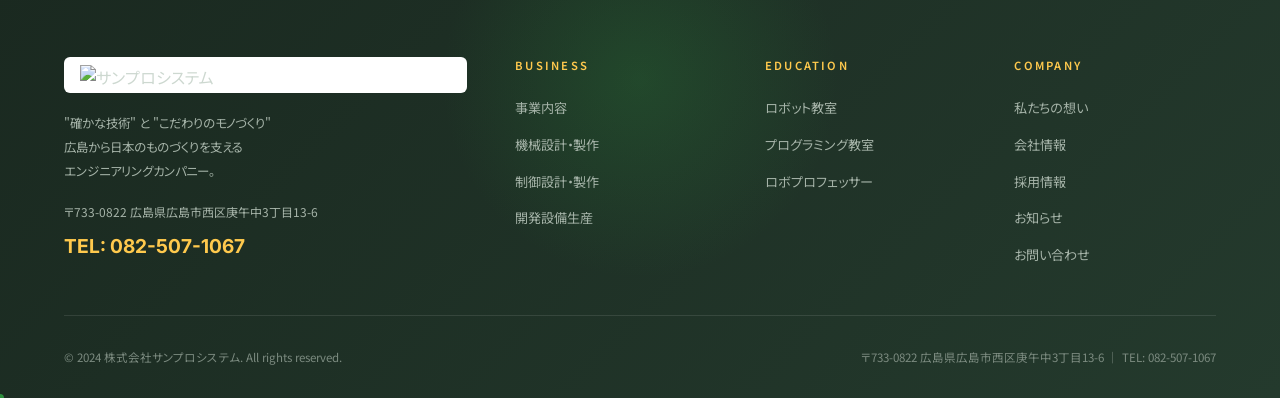
==== commit ccfa8bb0: "fix: スパナカーソルのV字ノッチ位置を修正 問題: - 旧設計: V字ノッチを頭部の「上側」に配置   → 王冠/椅子のような形状になり、スパナに見えなかった  修正: - V字ノッチを頭部の「右" ====
--- a/about.html
+++ b/about.html
@@ -6,7 +6,7 @@
 <title>私たちの想い | 株式会社サンプロシステム</title>
 <link rel="preconnect" href="https://fonts.googleapis.com">
 <link href="https://fonts.googleapis.com/css2?family=Noto+Sans+JP:wght@300;400;500;700;900&family=Inter:wght@300;400;500;700;900&display=swap" rel="stylesheet">
-<link rel="stylesheet" href="assets/css/style.css?v=4">
+<link rel="stylesheet" href="assets/css/style.css?v=5">
 <style>
 /* ════════════ ABOUT PAGE — Faithful to original sunprosys.co.jp/about ════════════ */
 
@@ -791,6 +791,6 @@
   panel.insertBefore(halo,   cut);
 });
 </script>
-<script src="assets/js/main.js?v=4"></script>
+<script src="assets/js/main.js?v=5"></script>
 </body>
 </html>
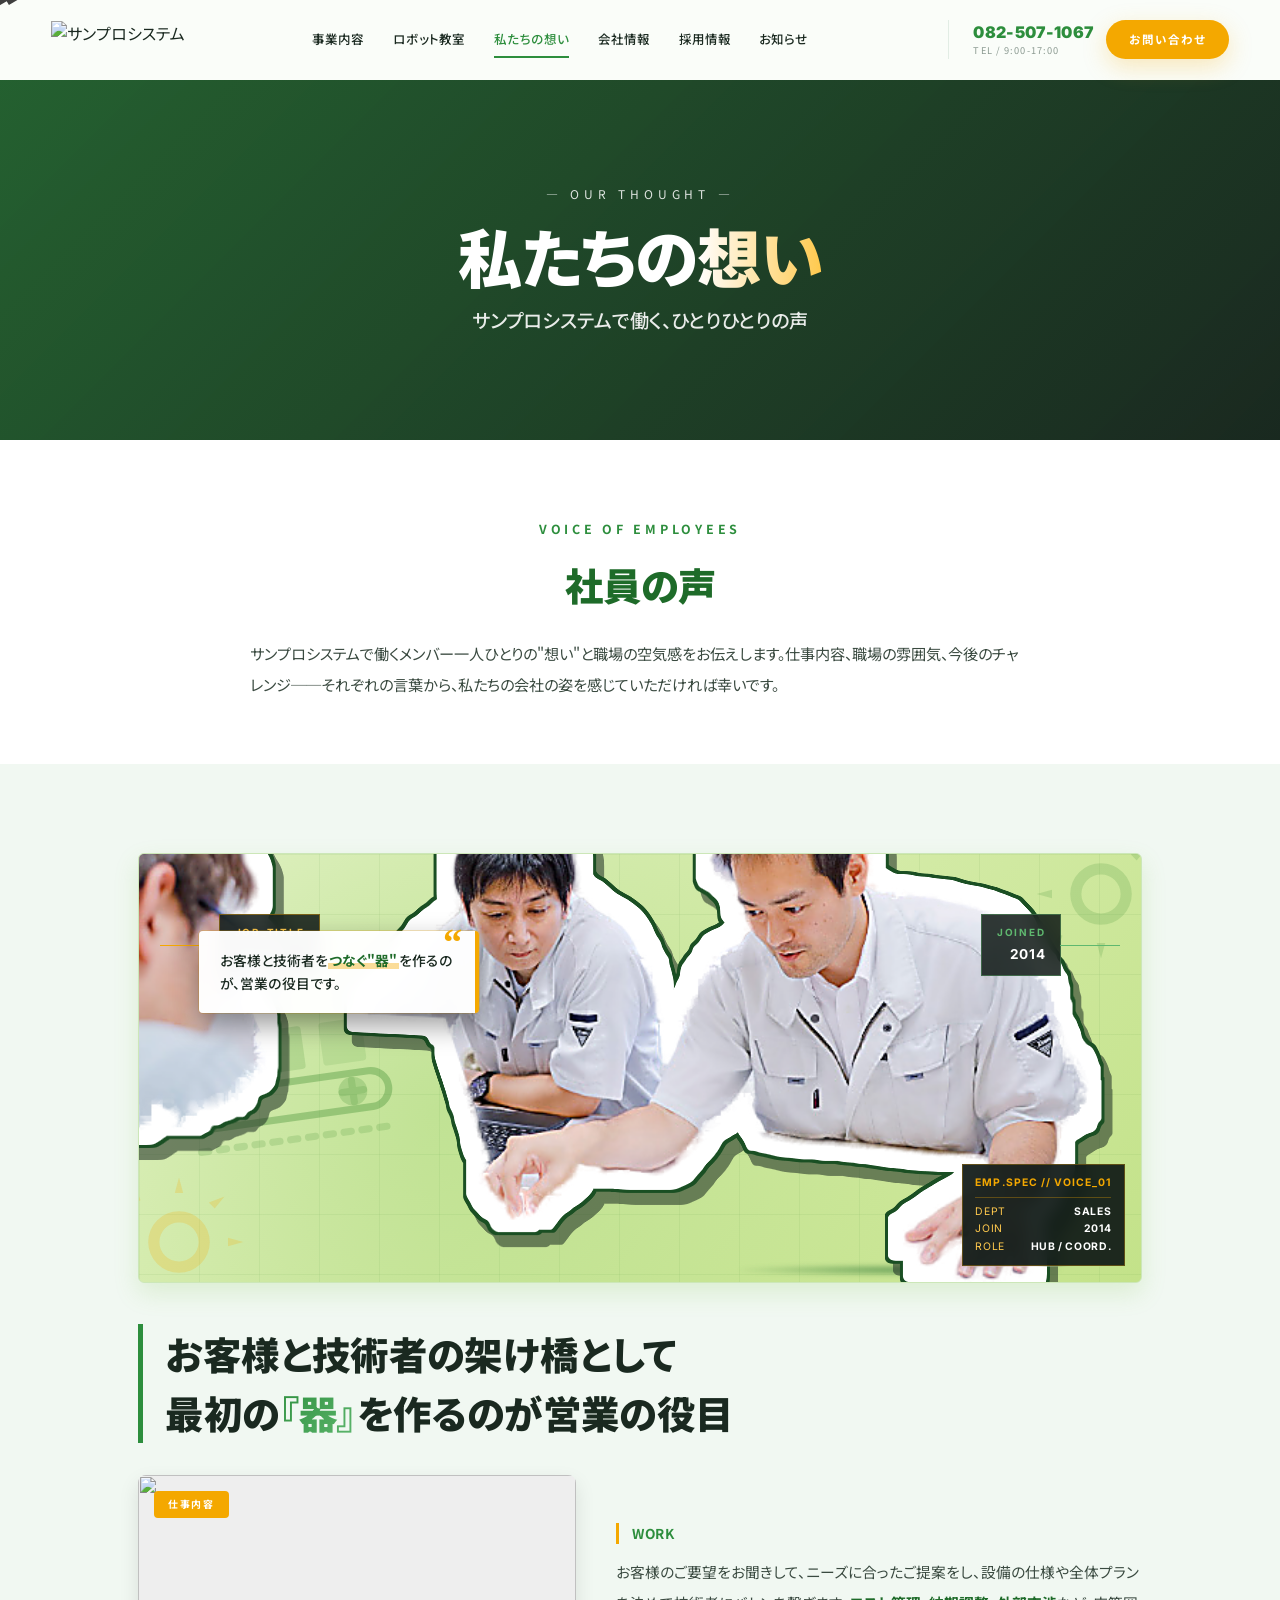
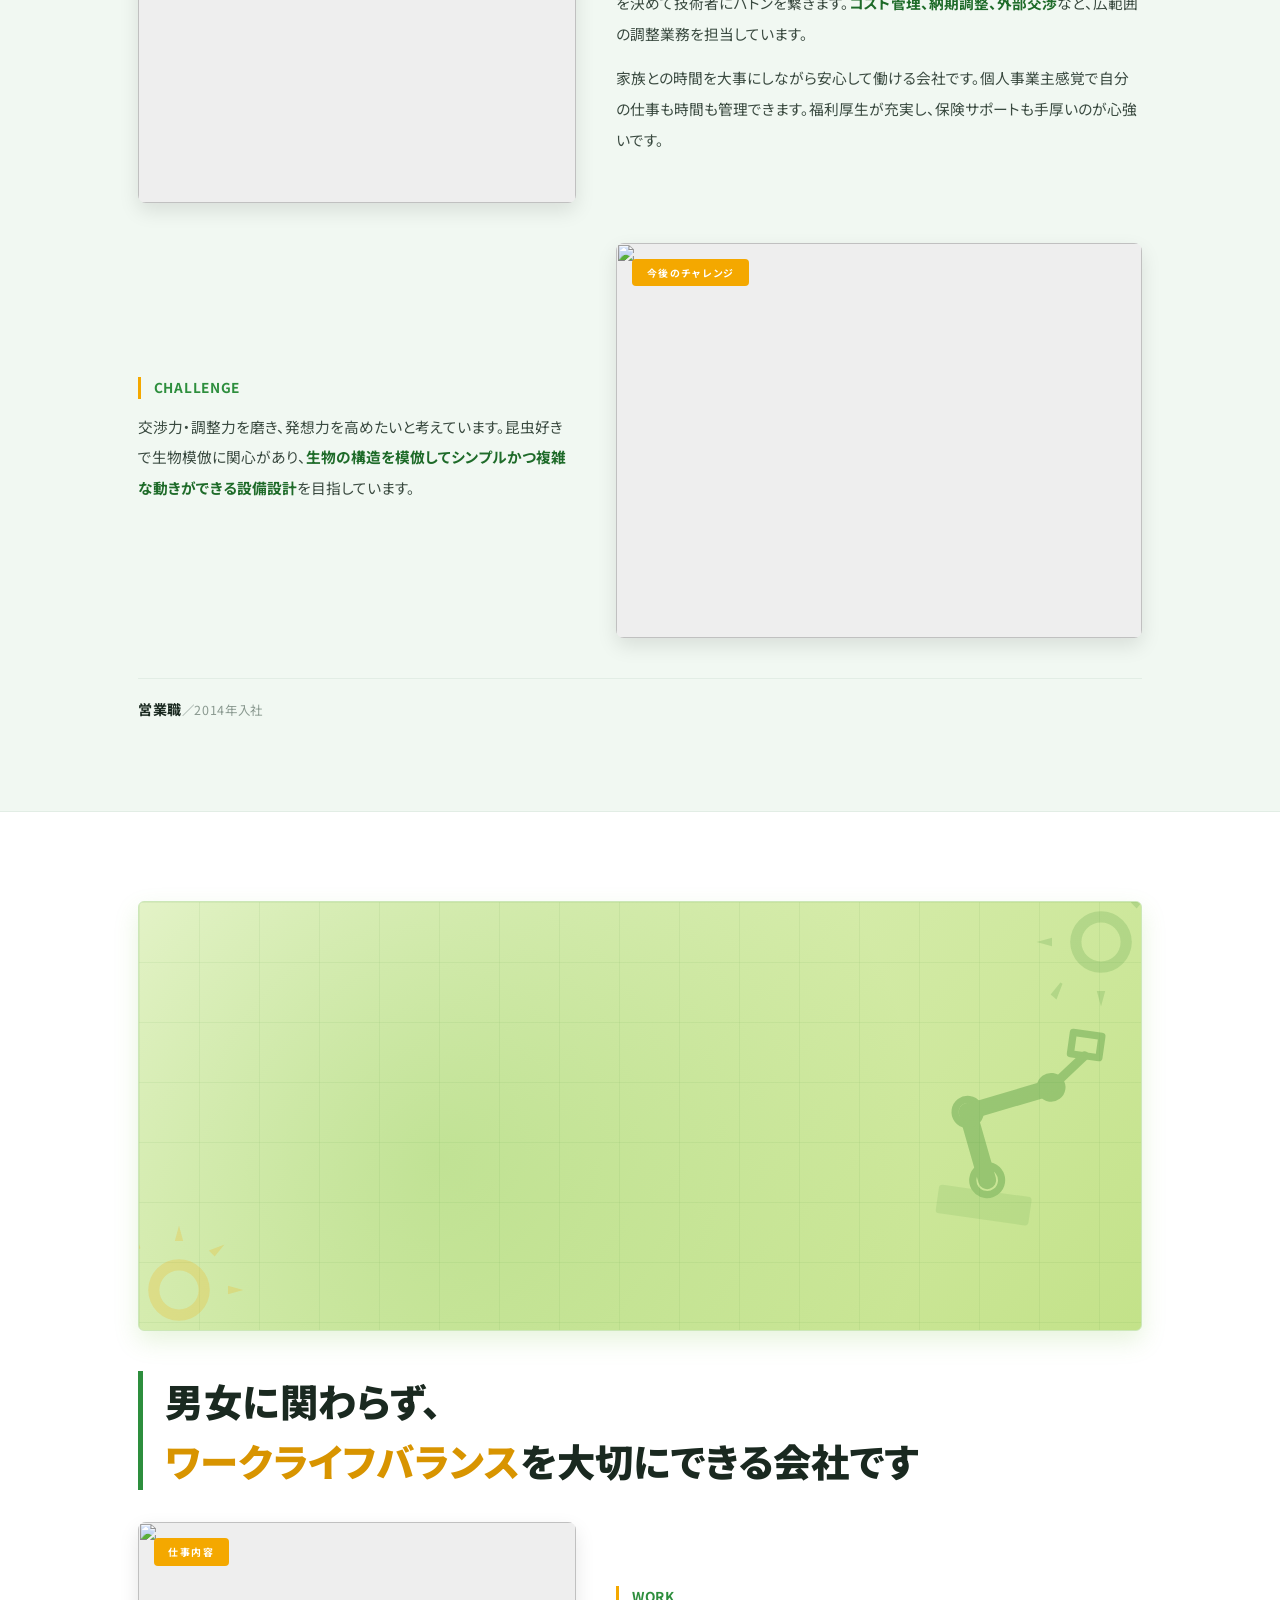
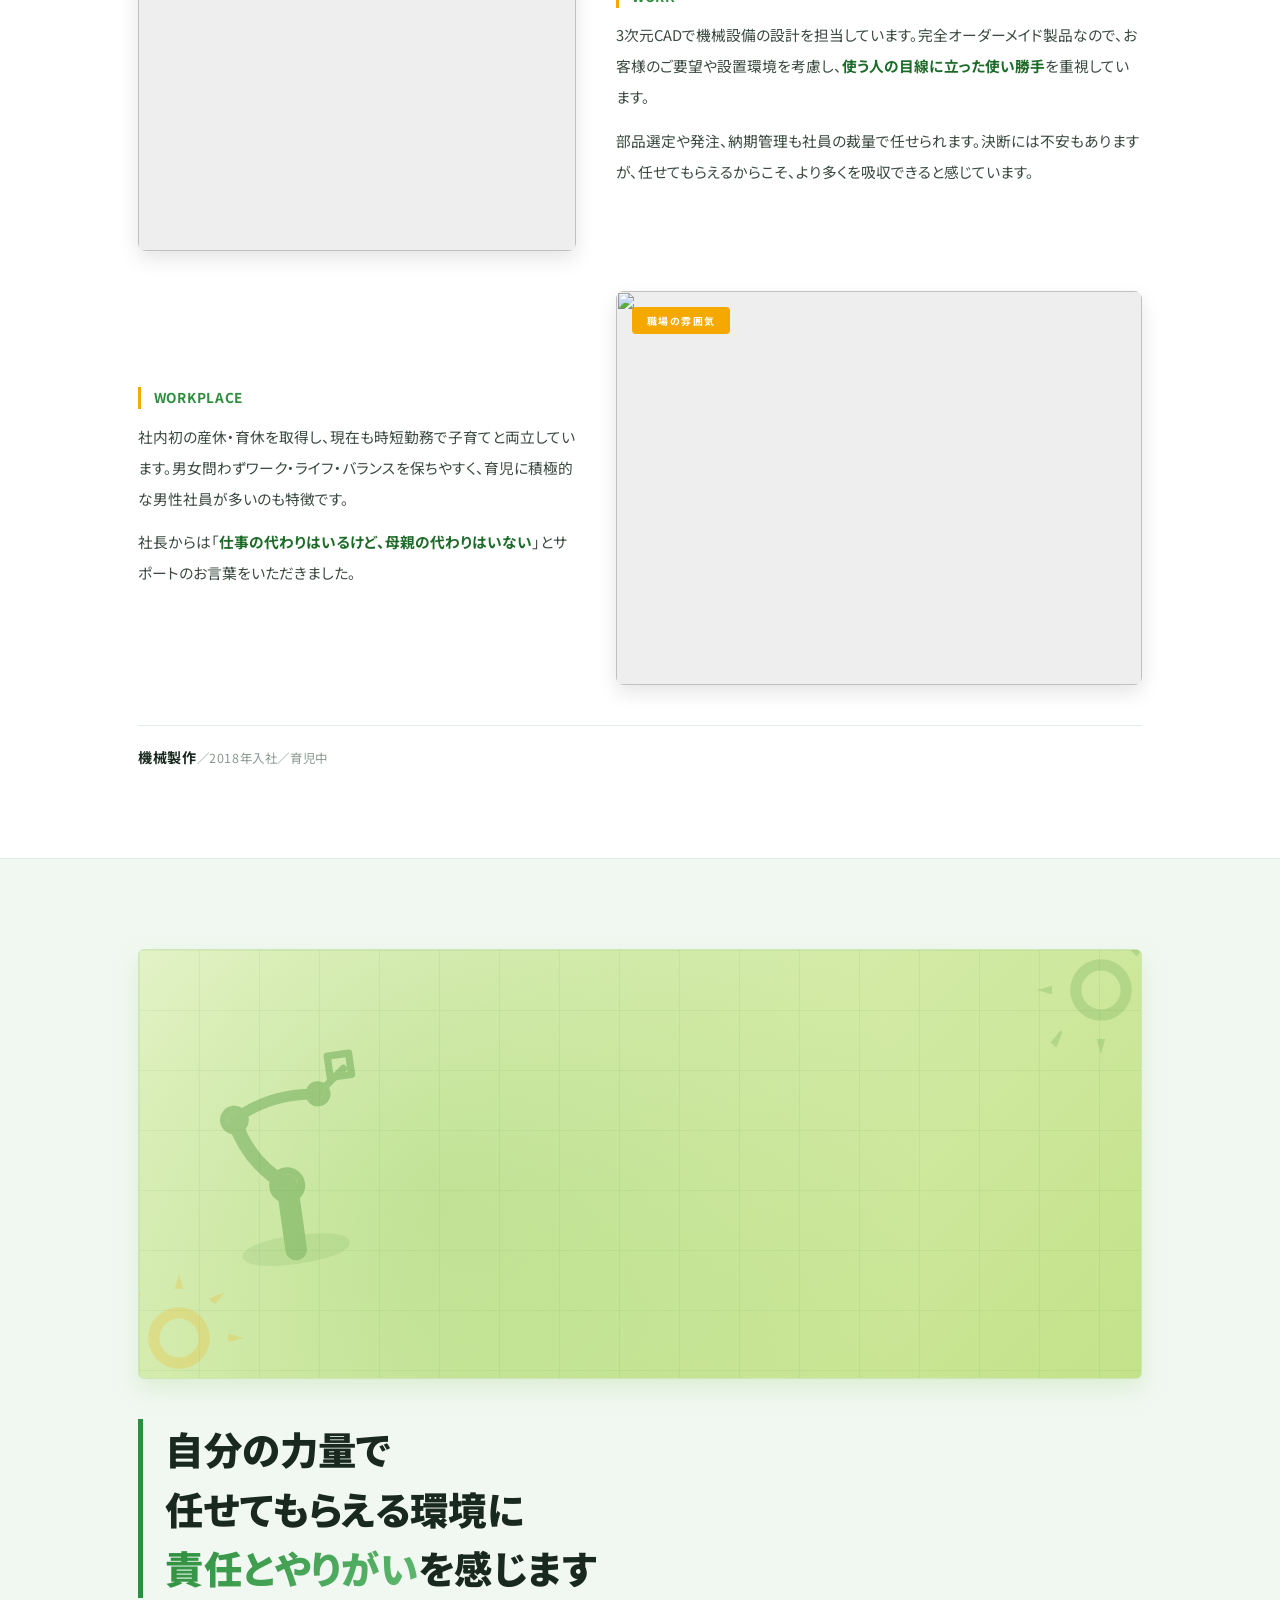
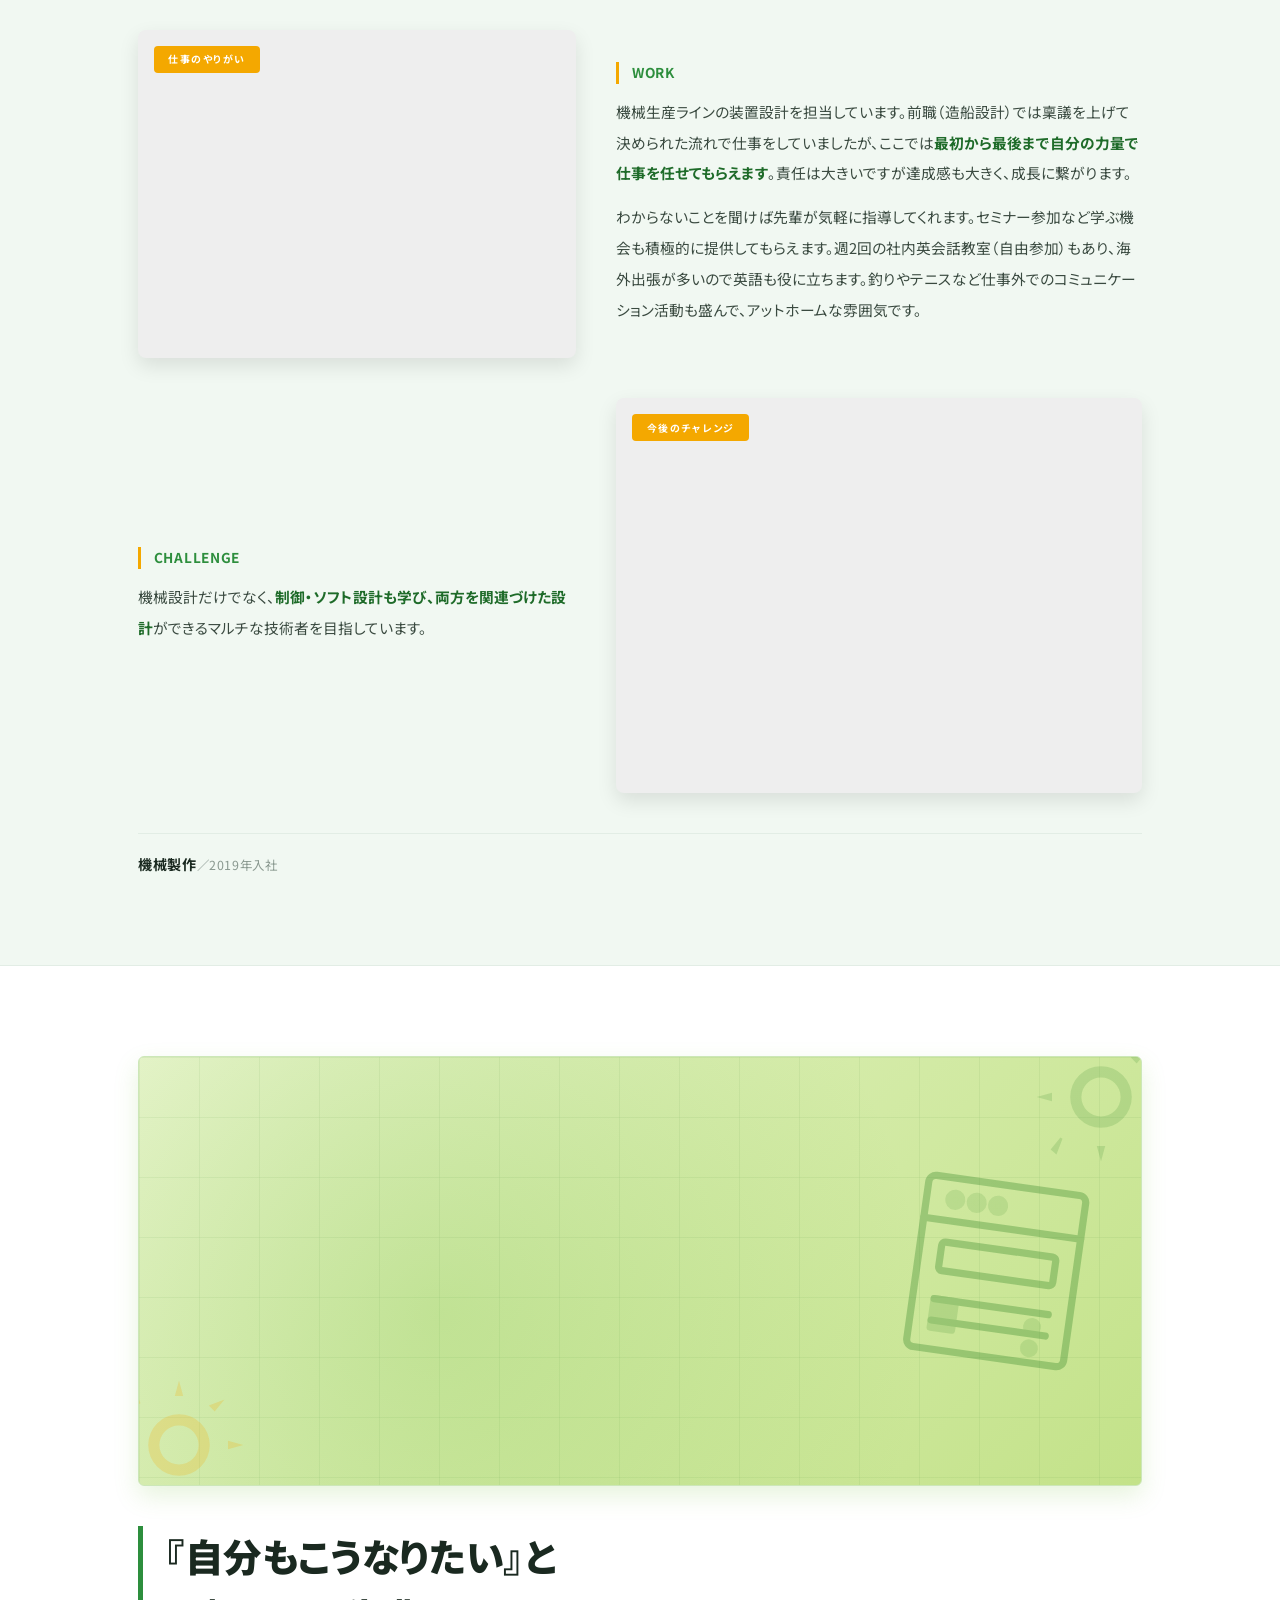
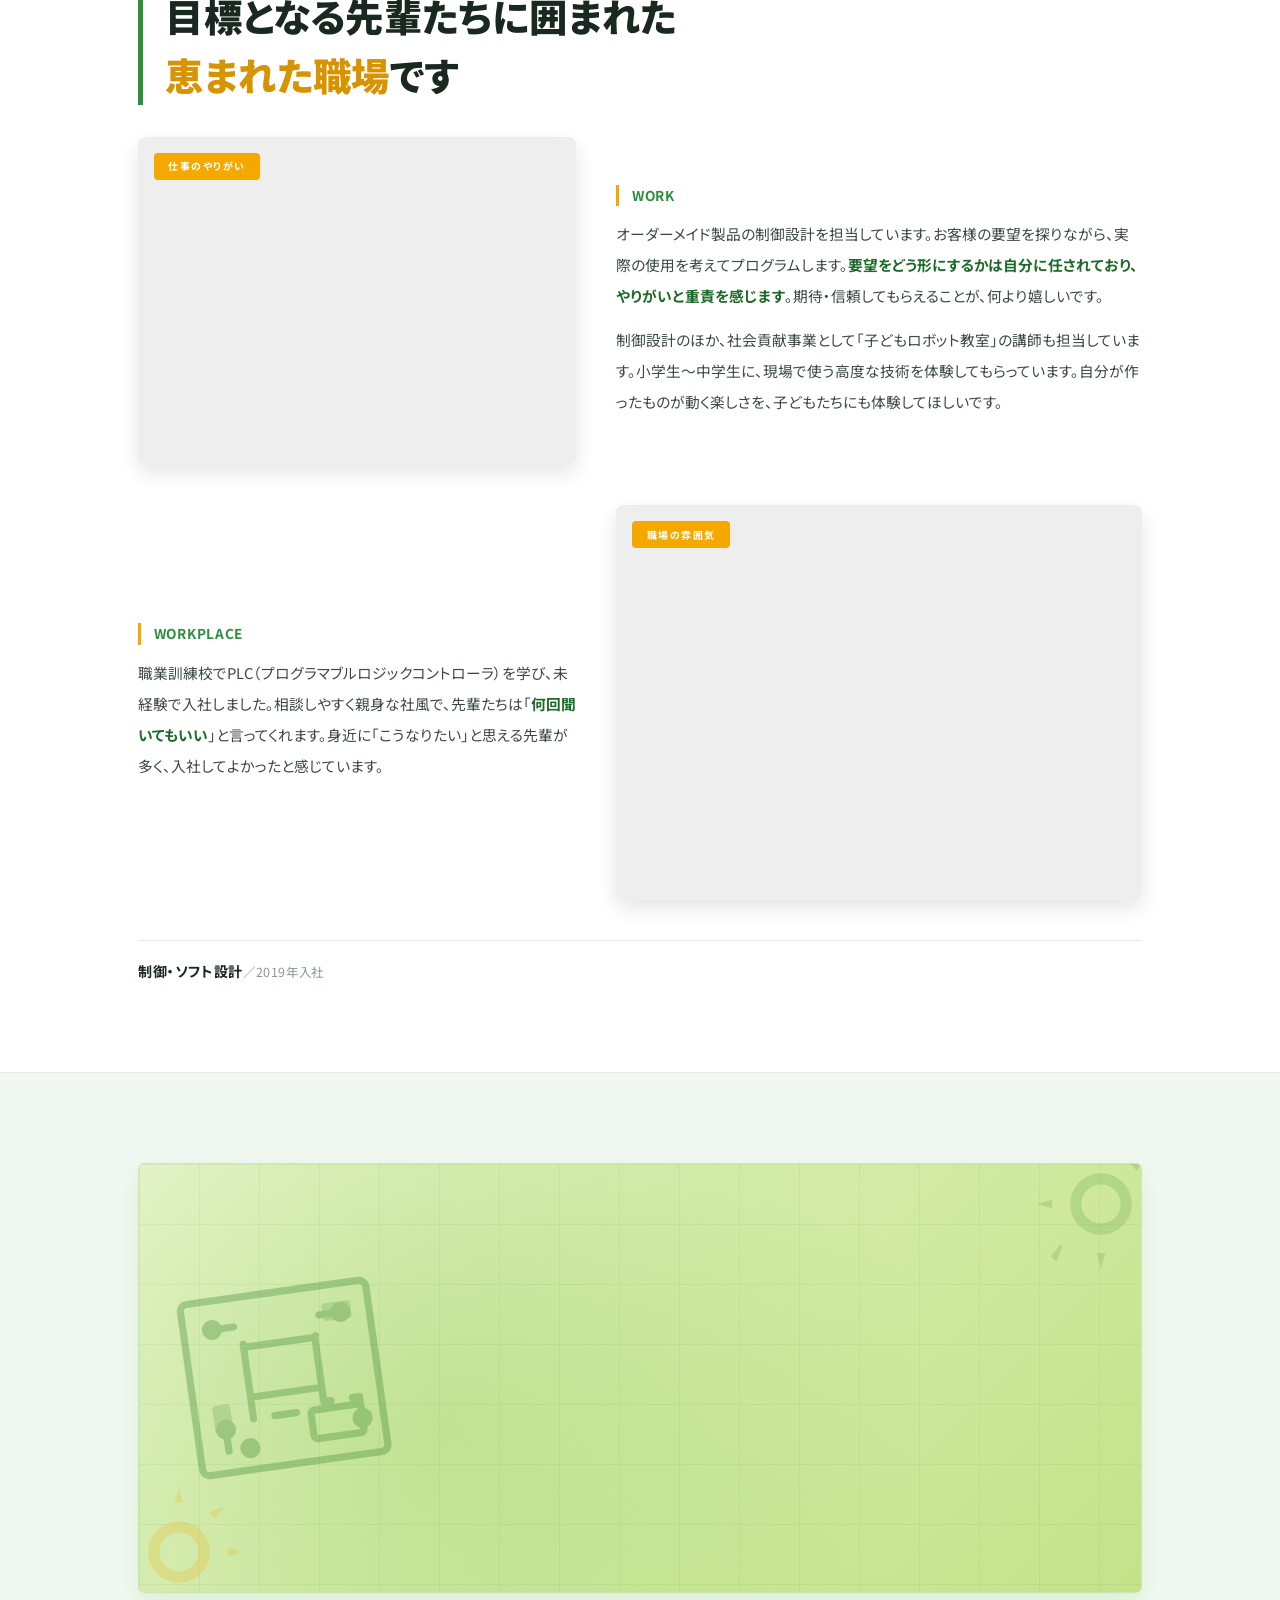
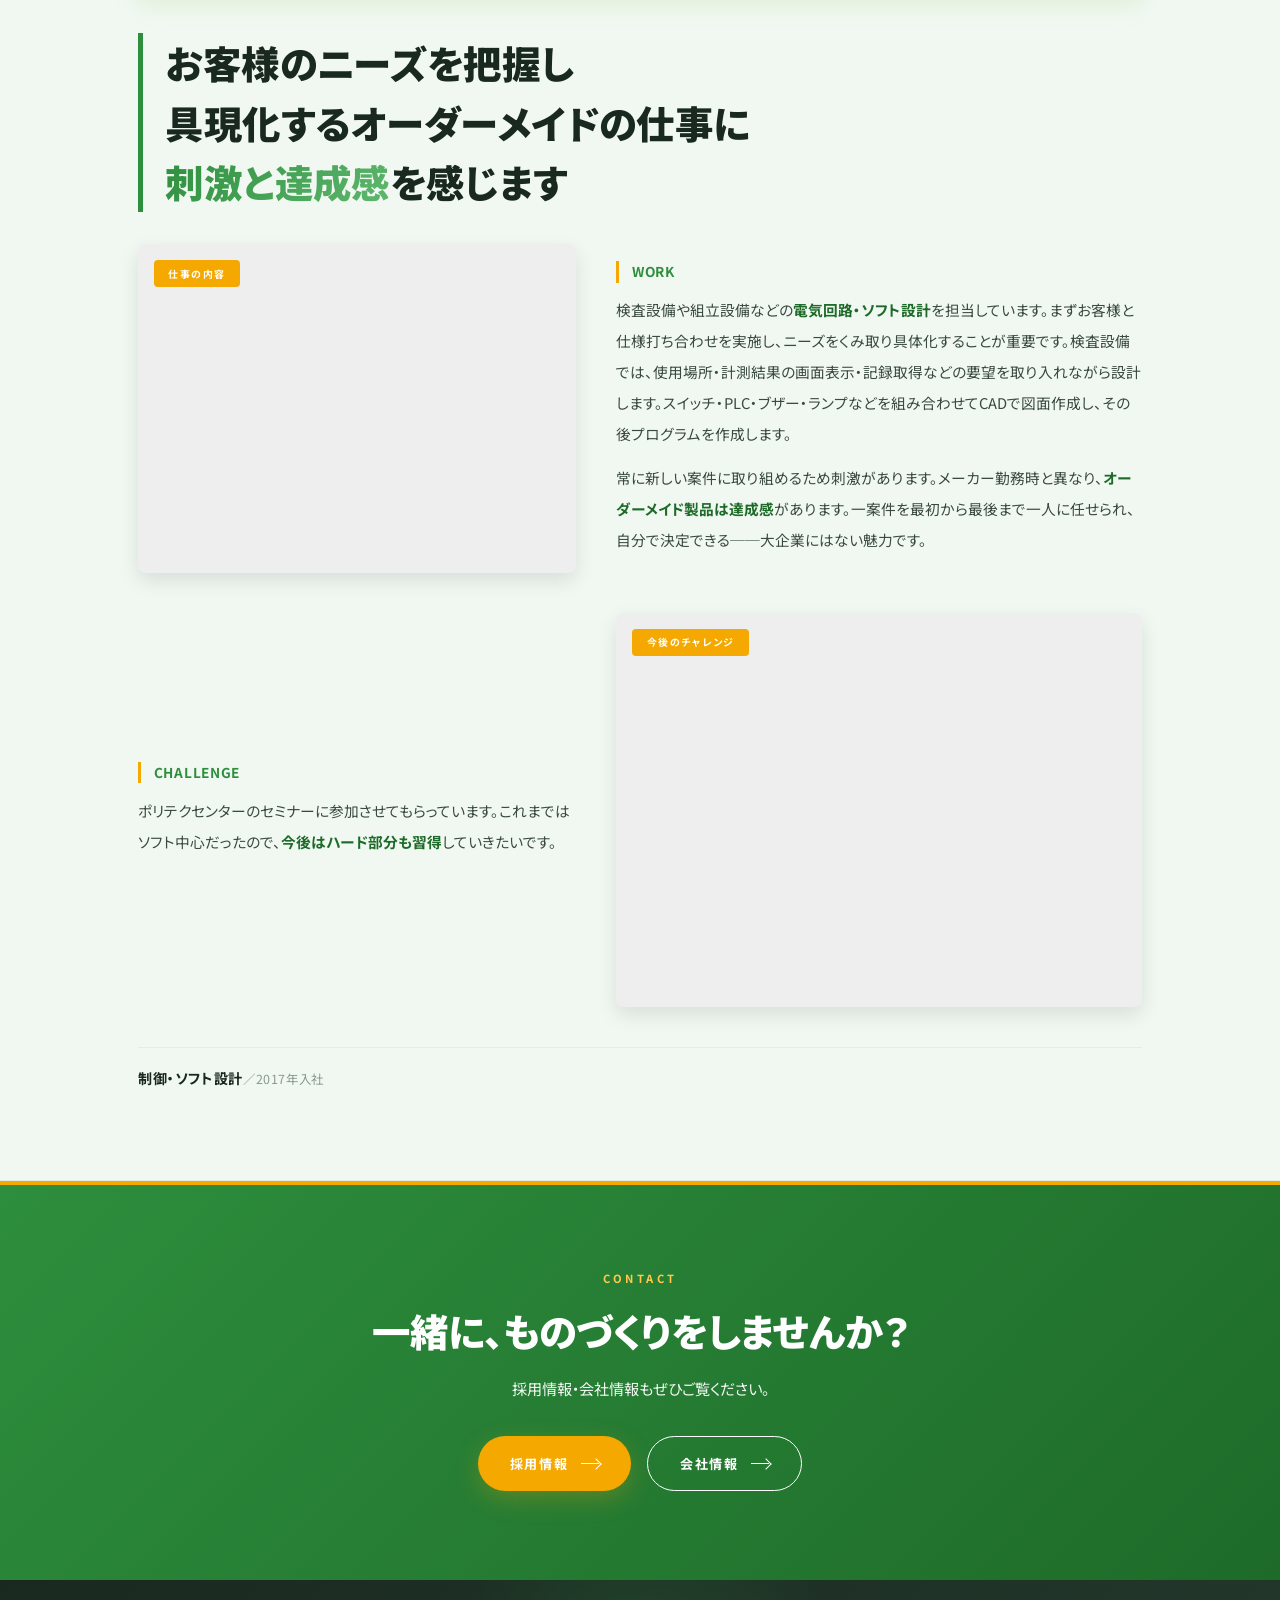
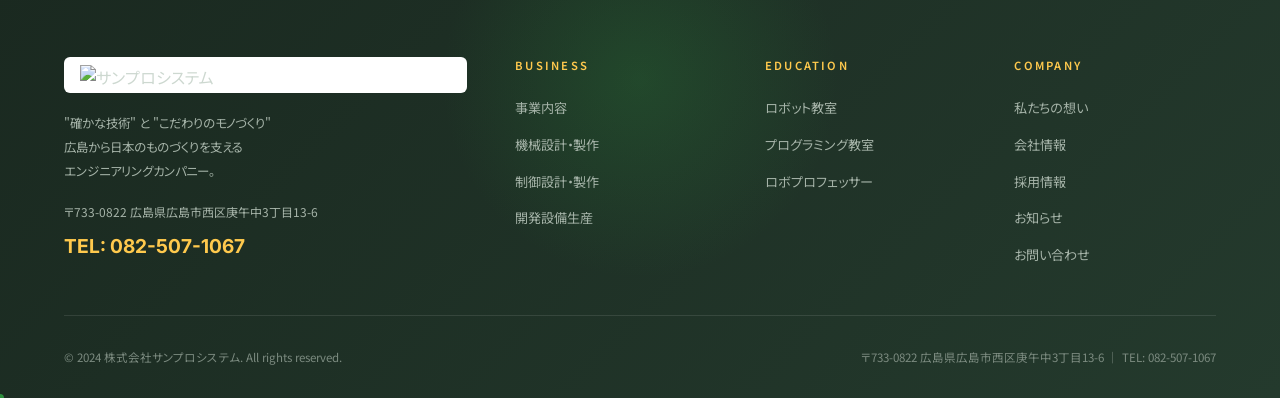
==== commit 1c4b50c8: "fix: スパナカーソルをリング大型化＋深いV字ノッチに 問題: 小さなリング・浅いノッチで添付画像と異なる見た目だった  修正: - リング半径 5→7 (大型化、ホールも 2.5→3 で視認性UP" ====
--- a/about.html
+++ b/about.html
@@ -6,7 +6,7 @@
 <title>私たちの想い | 株式会社サンプロシステム</title>
 <link rel="preconnect" href="https://fonts.googleapis.com">
 <link href="https://fonts.googleapis.com/css2?family=Noto+Sans+JP:wght@300;400;500;700;900&family=Inter:wght@300;400;500;700;900&display=swap" rel="stylesheet">
-<link rel="stylesheet" href="assets/css/style.css?v=5">
+<link rel="stylesheet" href="assets/css/style.css?v=6">
 <style>
 /* ════════════ ABOUT PAGE — Faithful to original sunprosys.co.jp/about ════════════ */
 
@@ -791,6 +791,6 @@
   panel.insertBefore(halo,   cut);
 });
 </script>
-<script src="assets/js/main.js?v=5"></script>
+<script src="assets/js/main.js?v=6"></script>
 </body>
 </html>
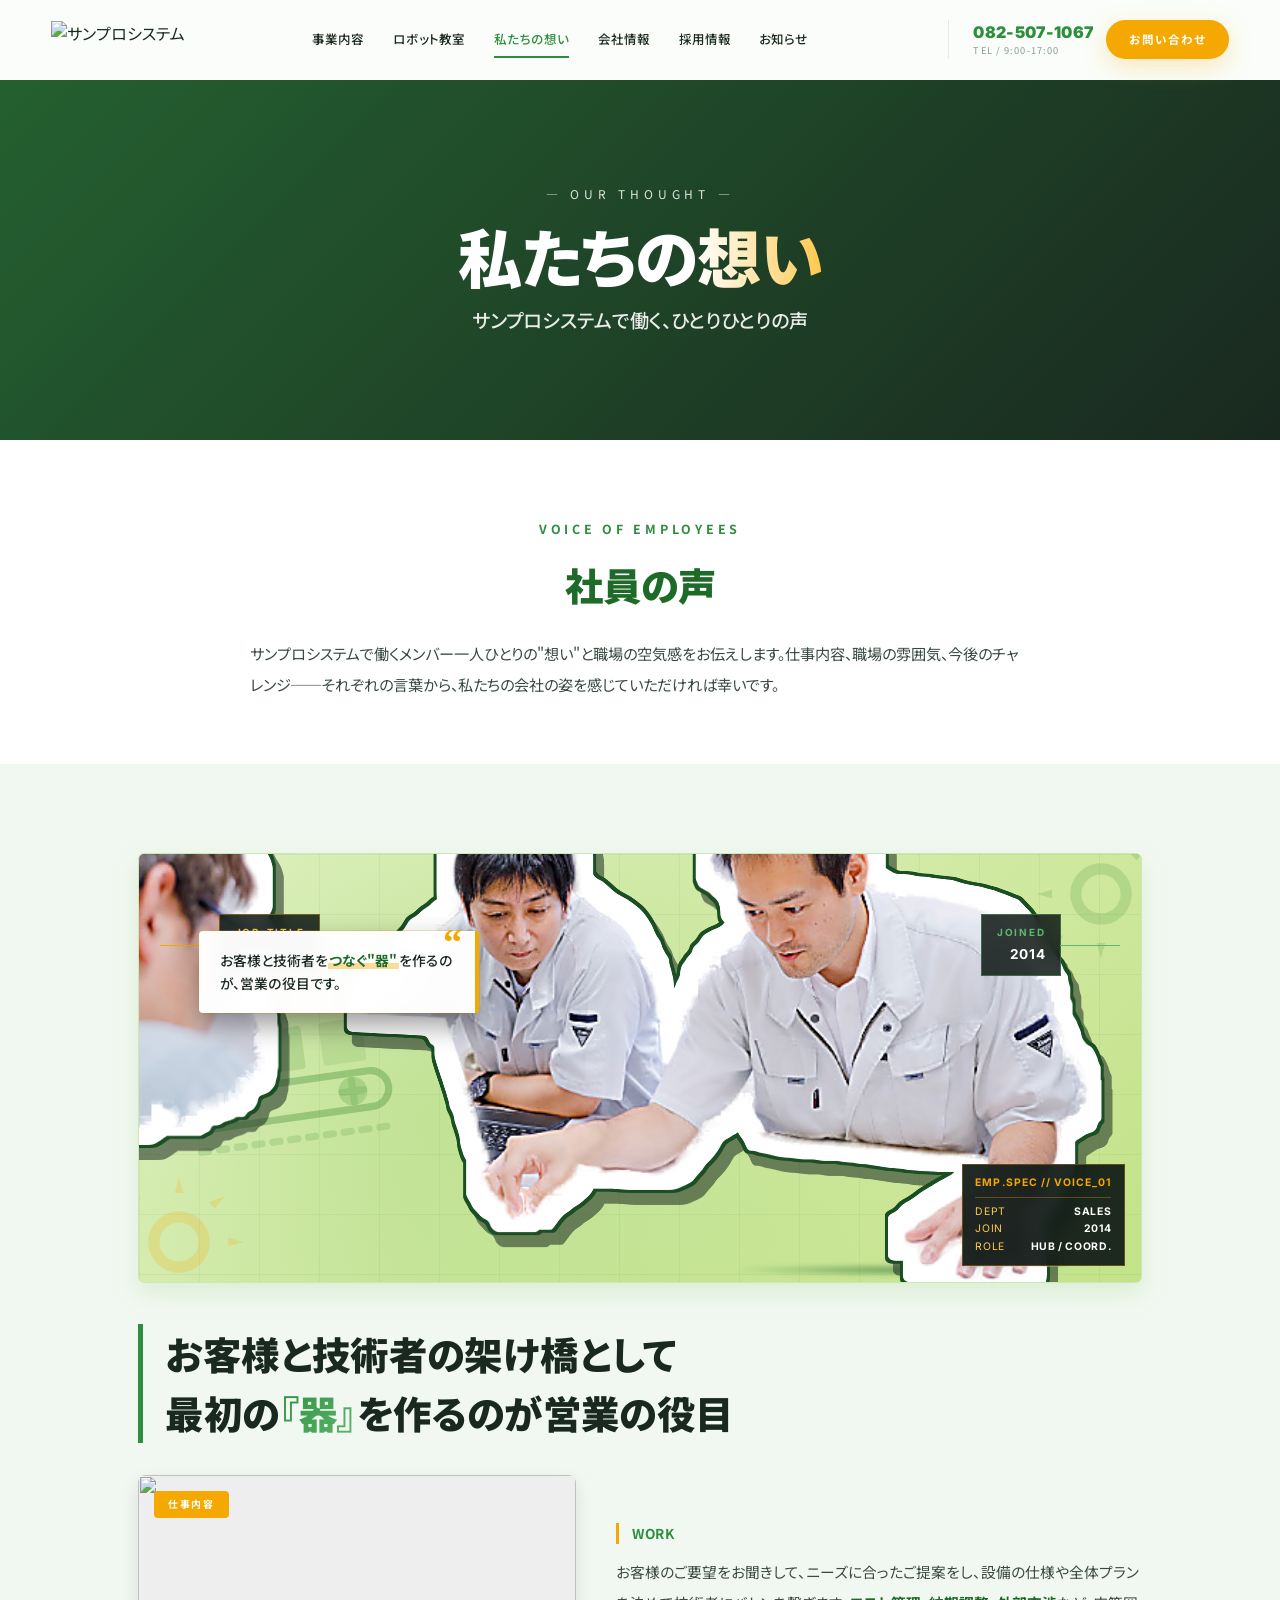
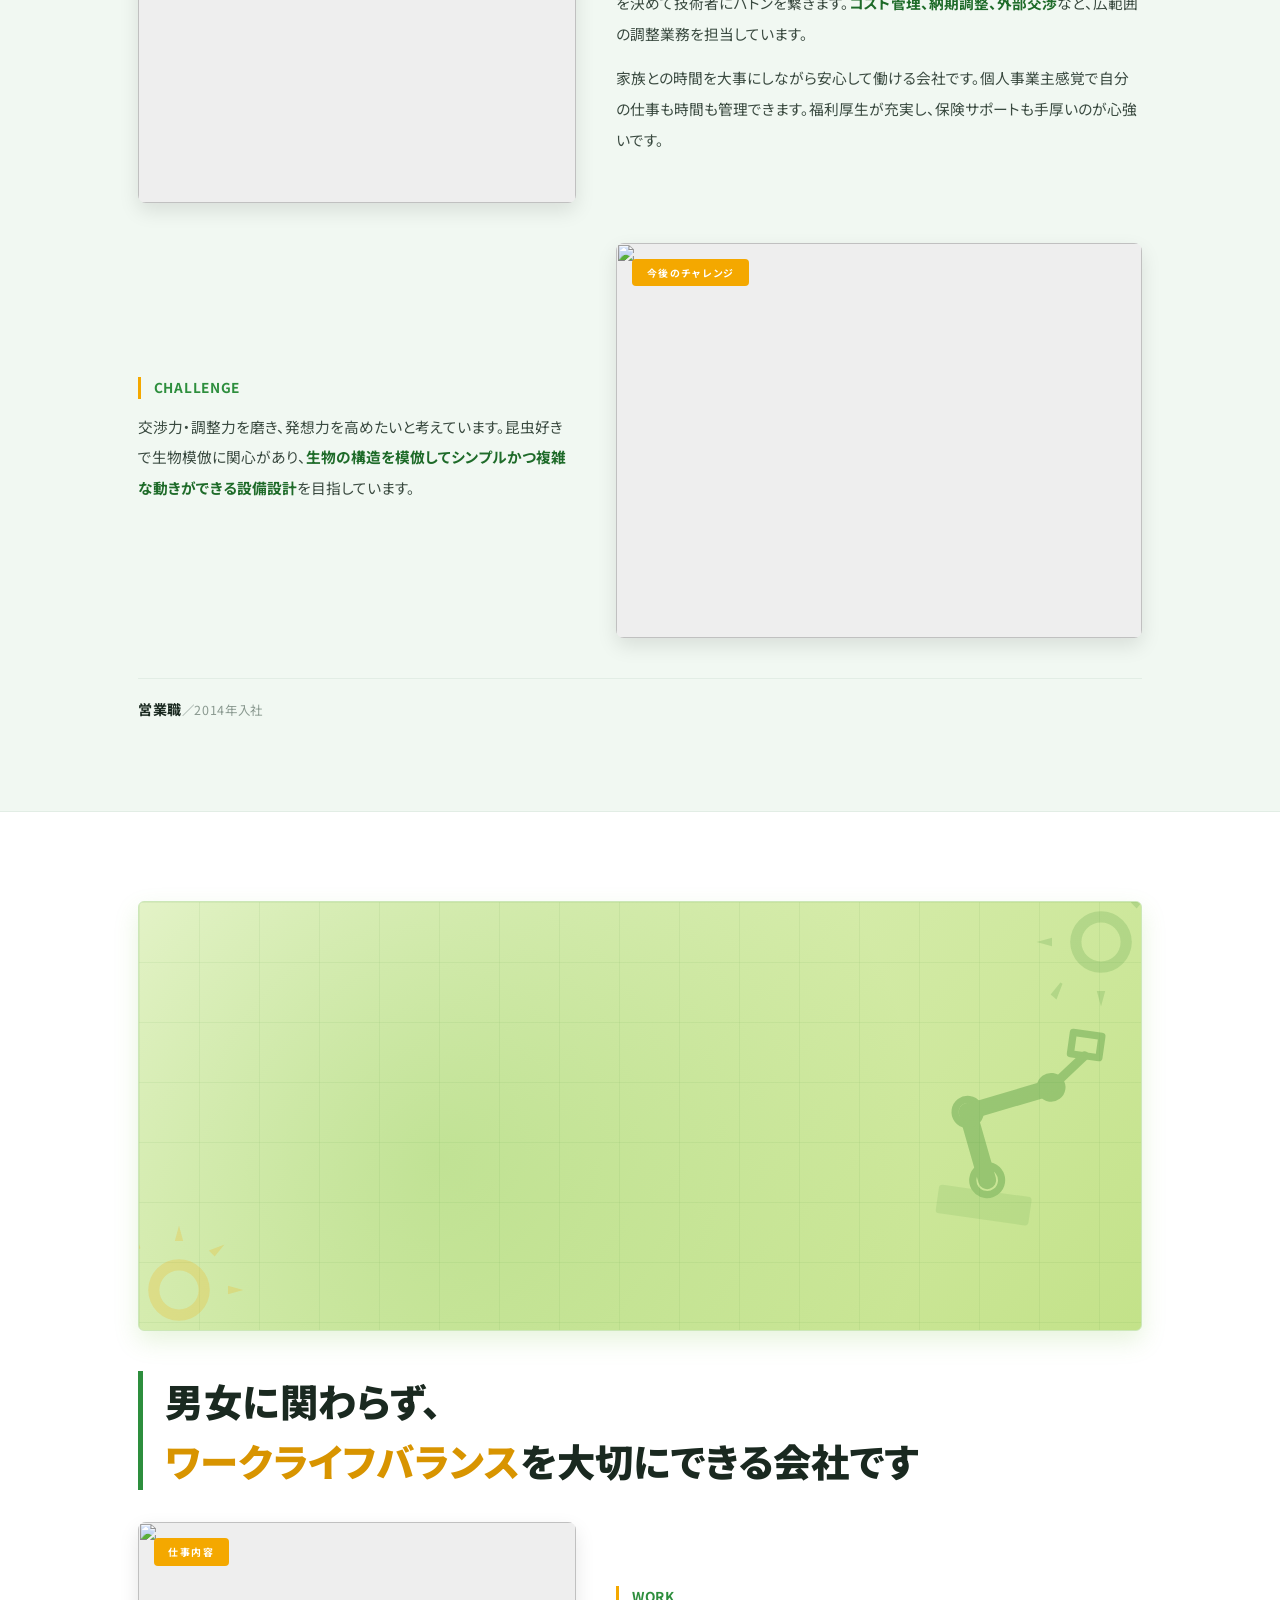
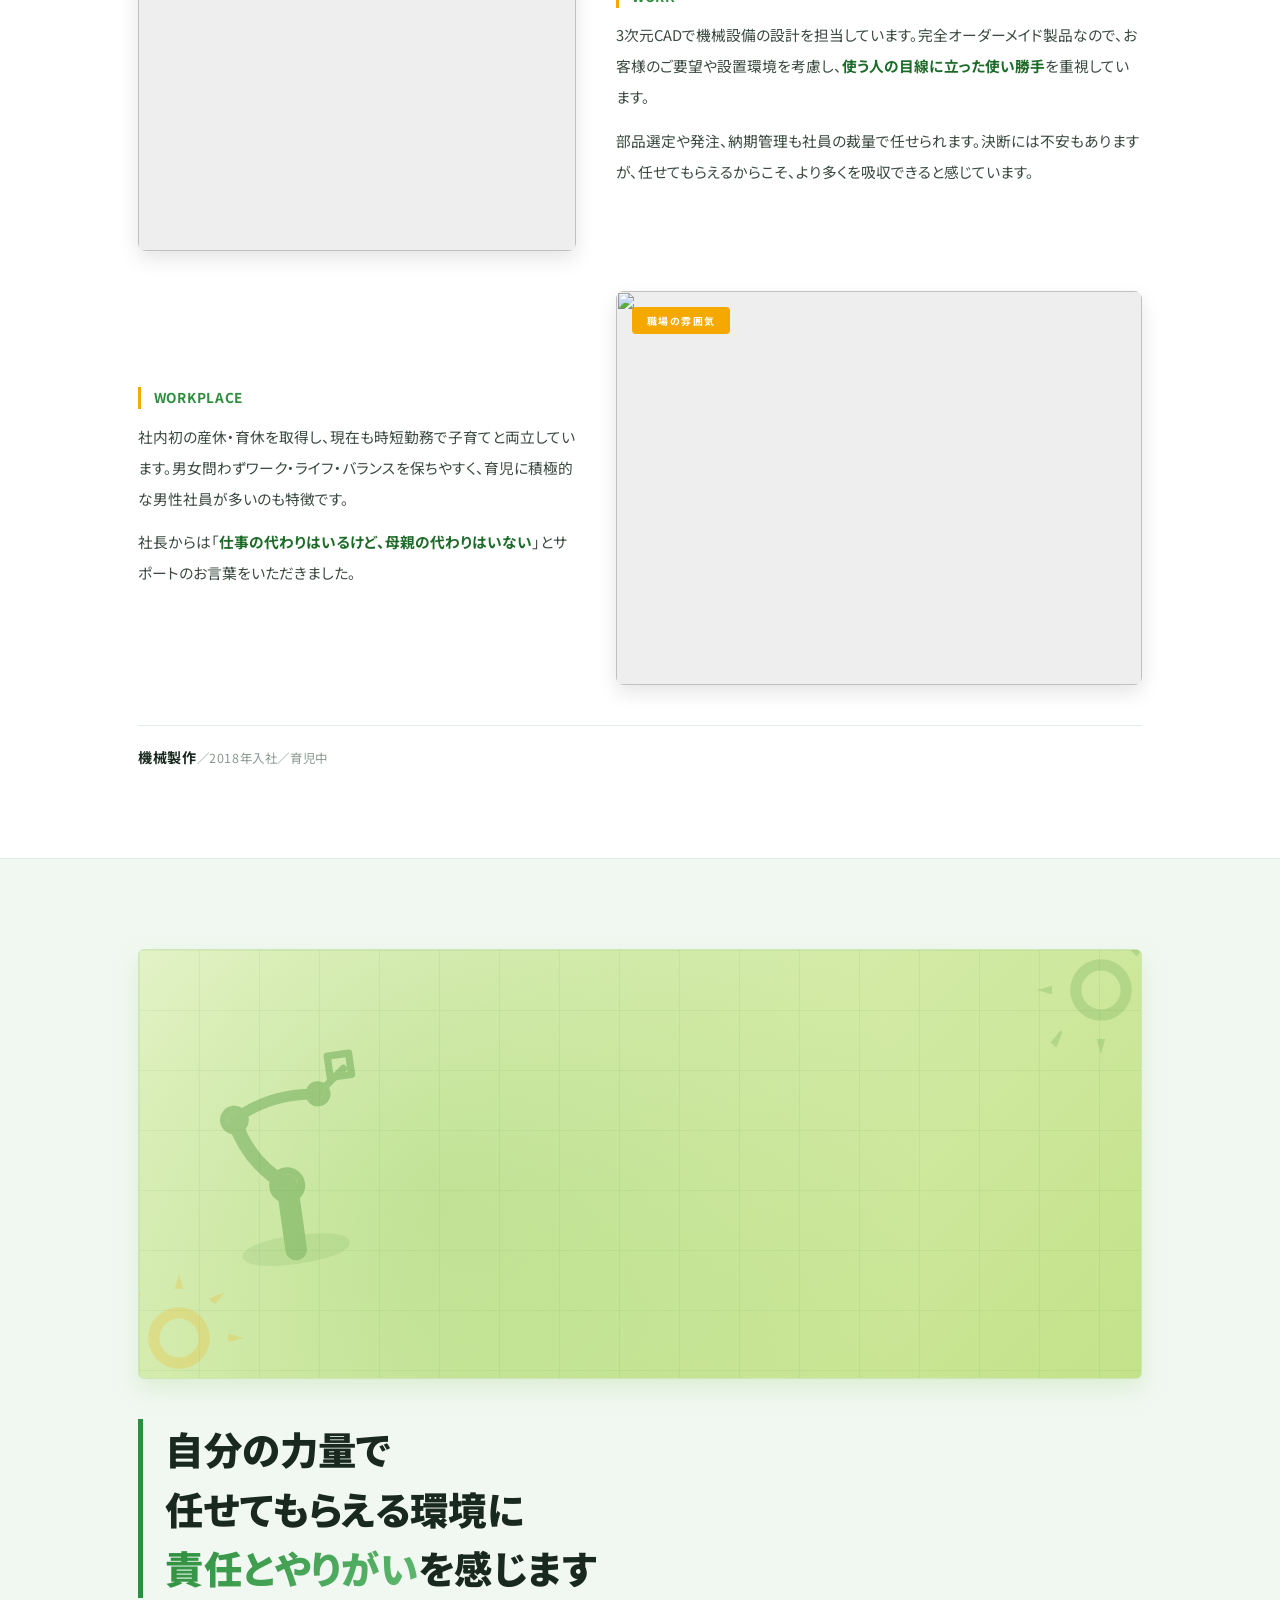
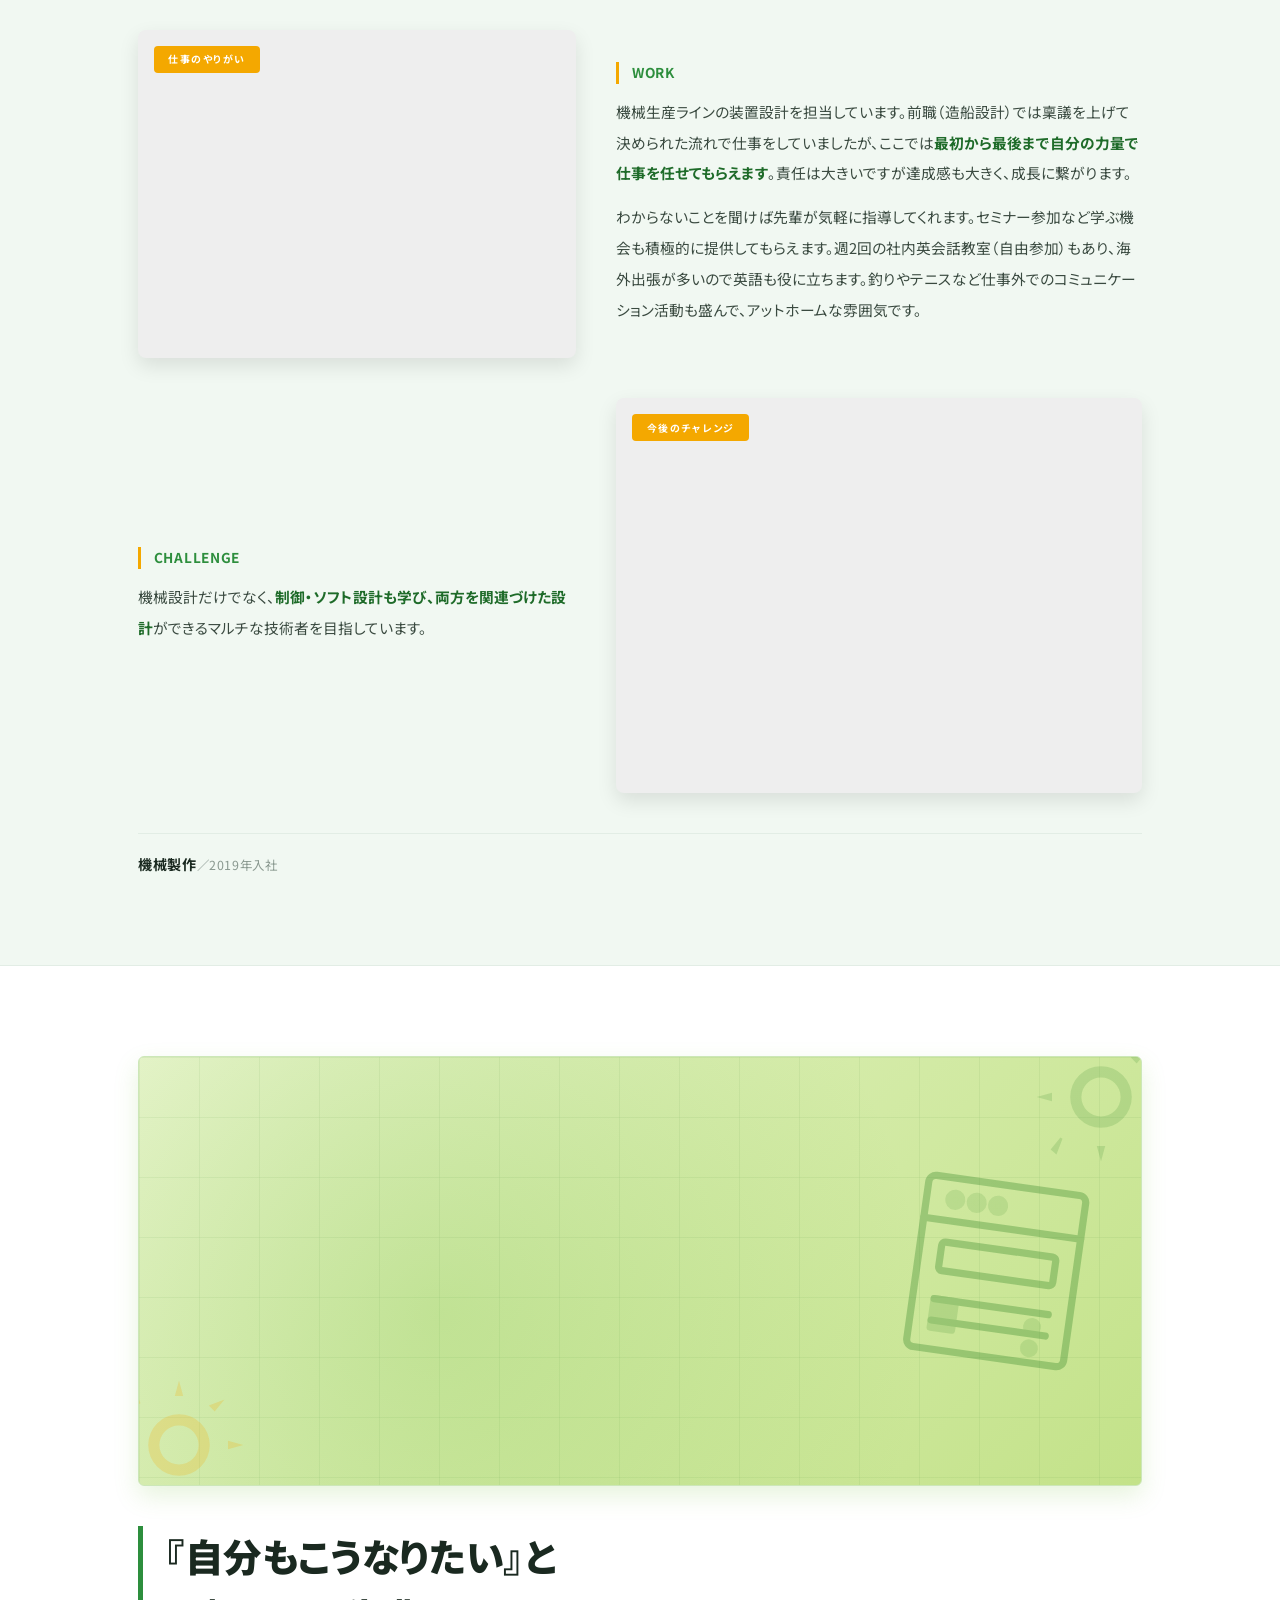
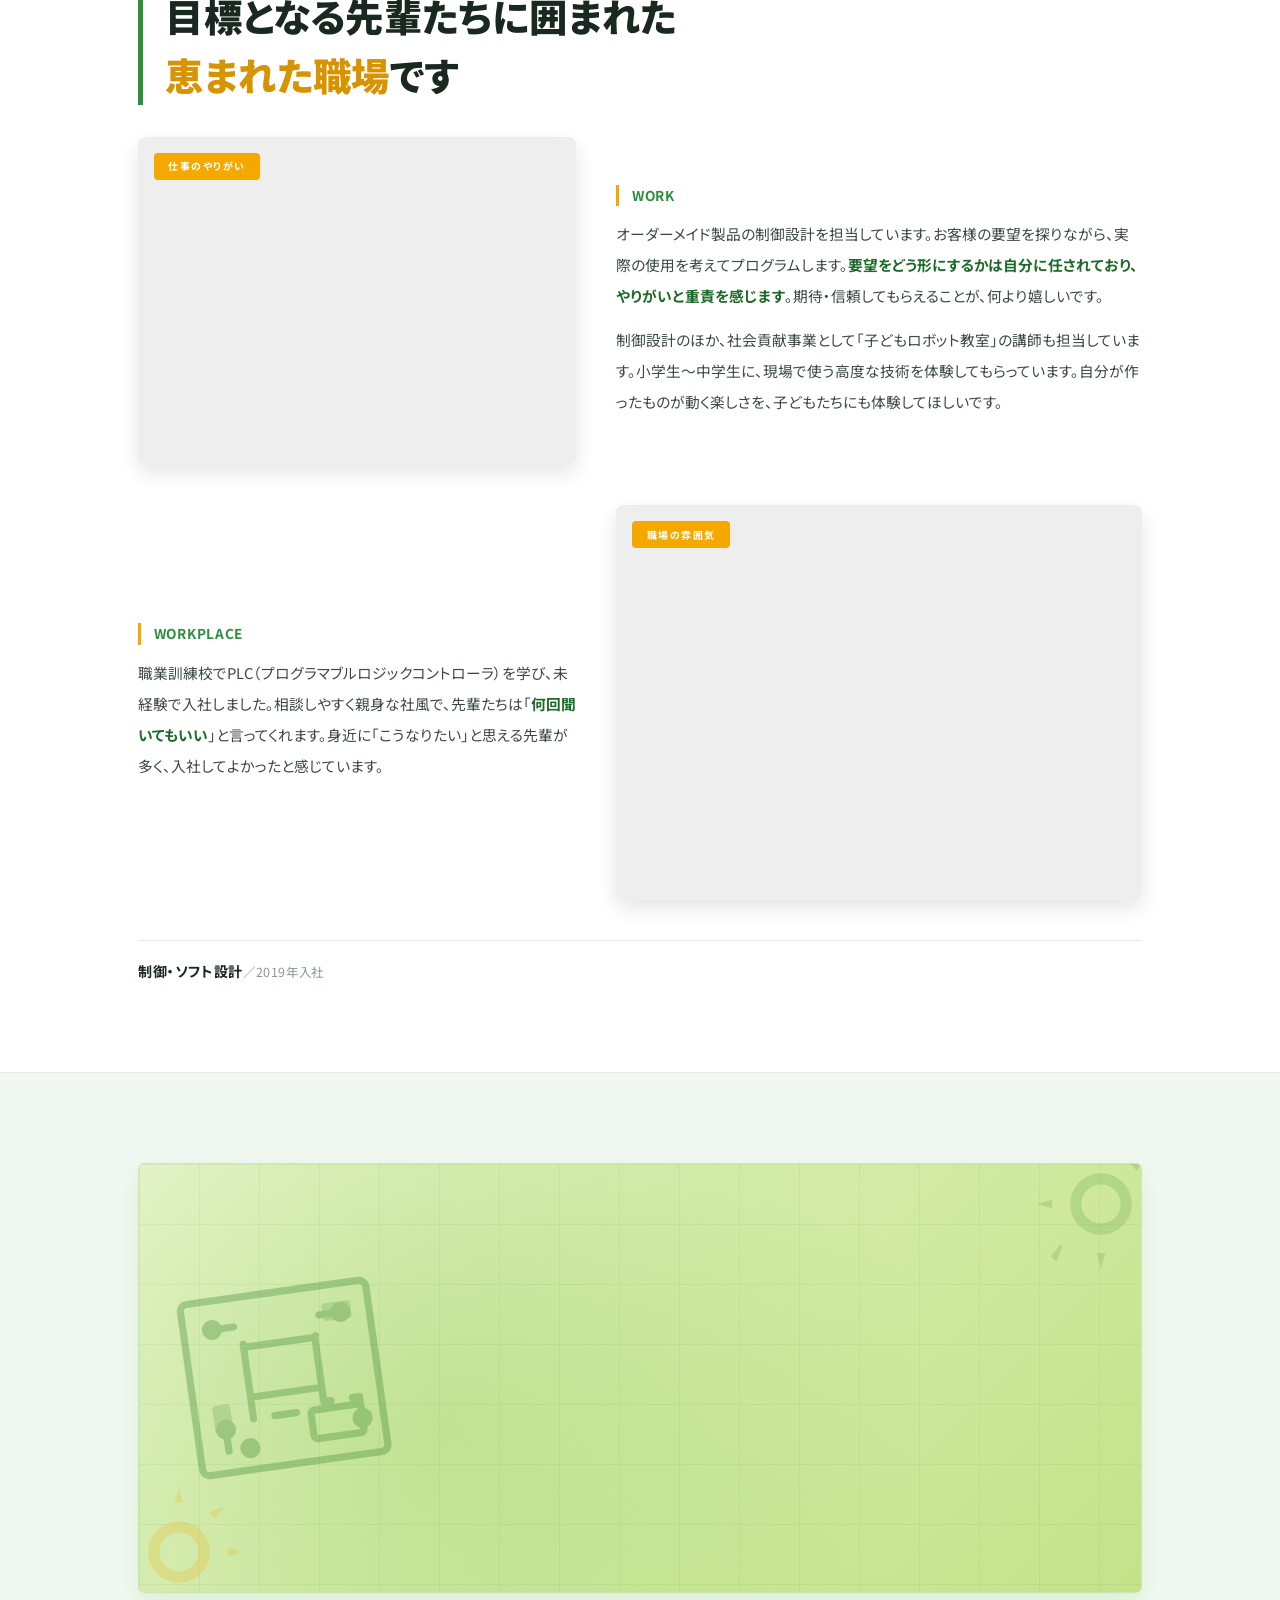
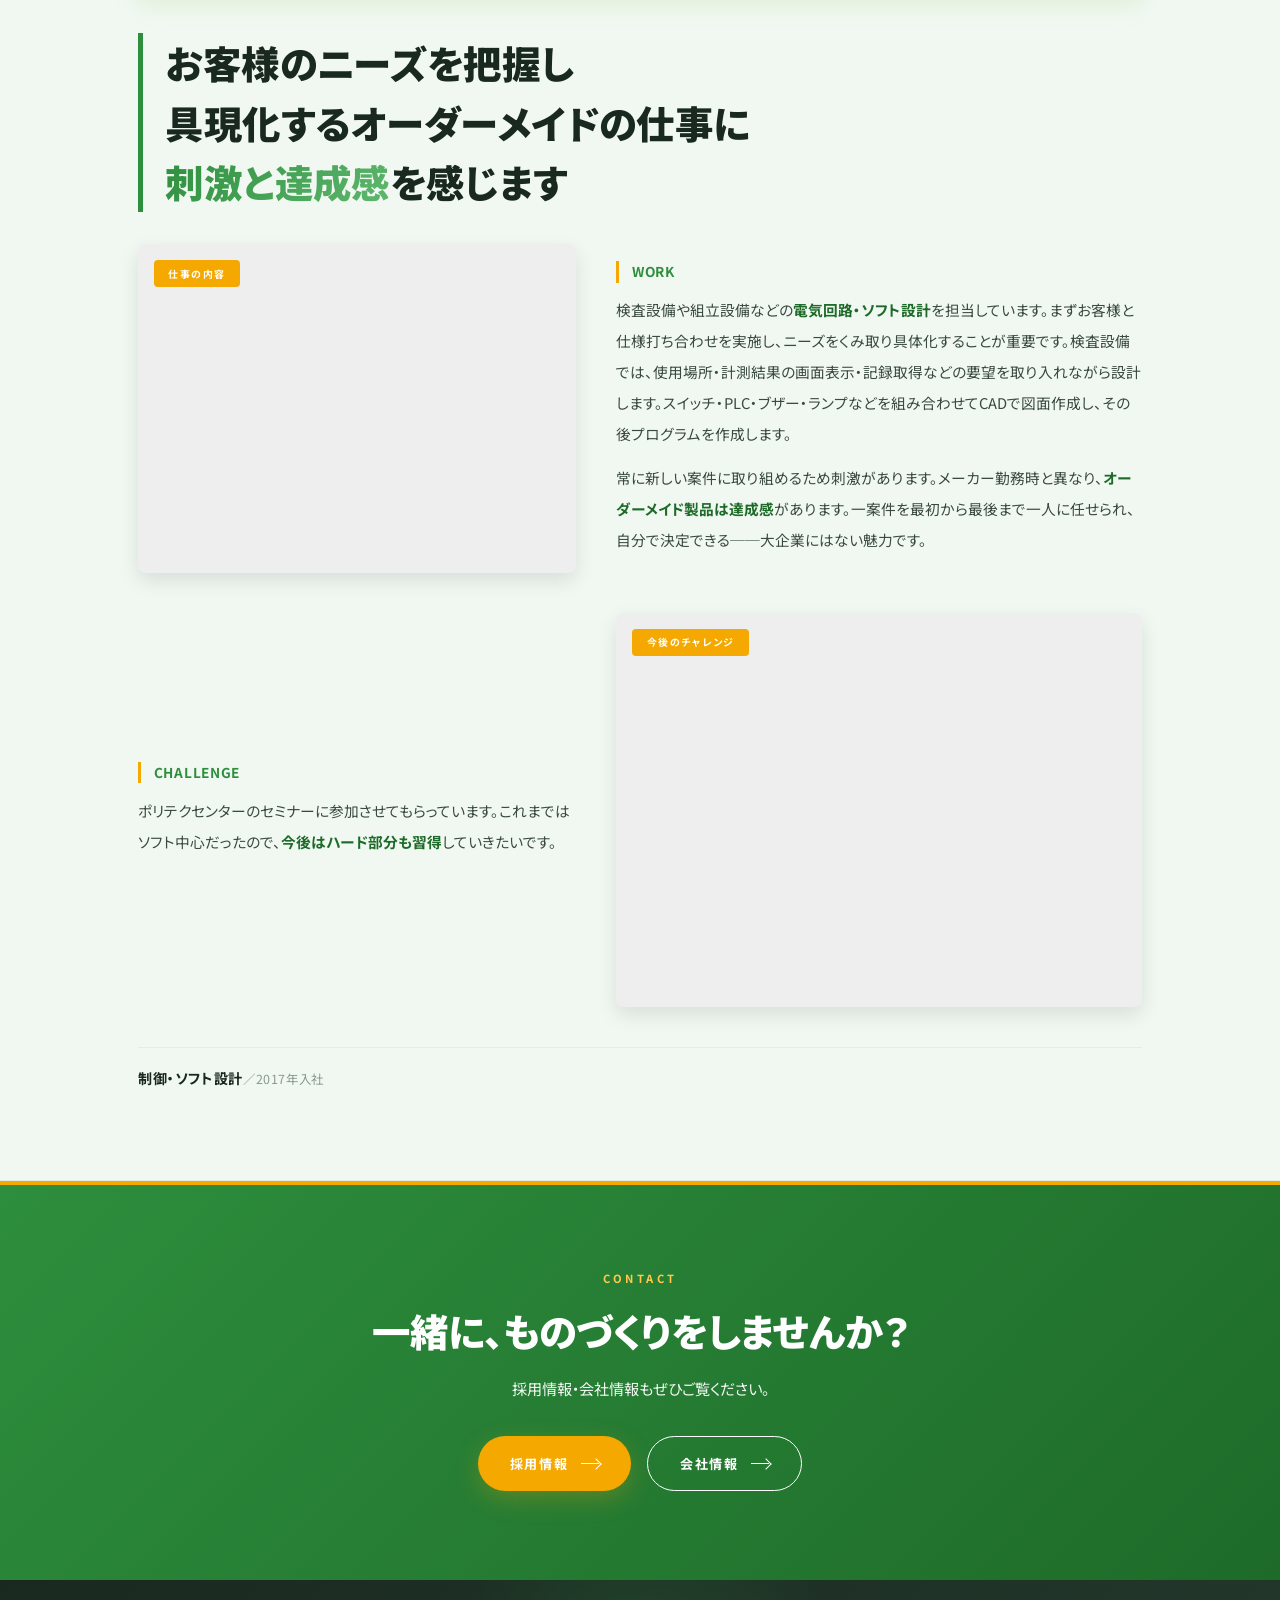
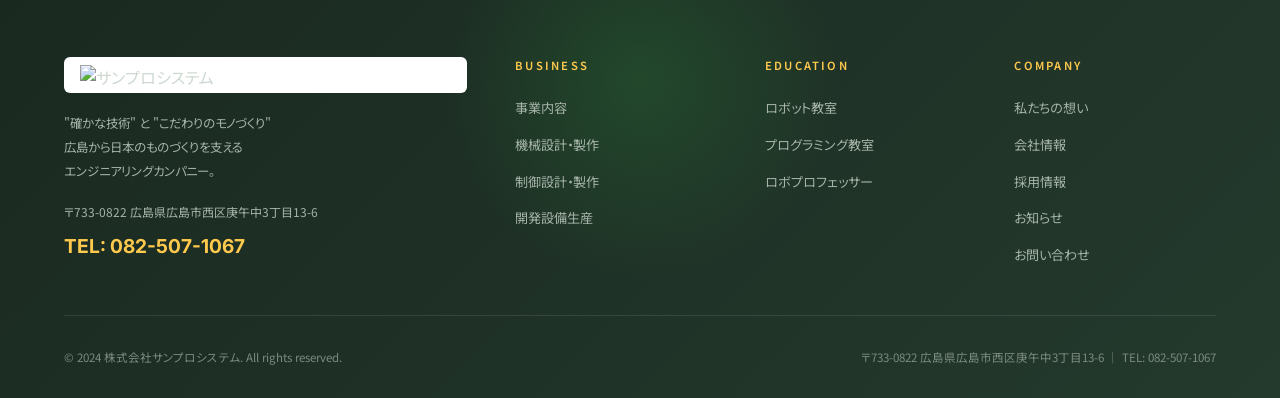
==== commit 79f39430: "feat: スパナカーソルをSVGファイル + CSS url() 方式に変更 実装方法を JSインジェクション → CSS native cursor: url() へ転換  - assets/im" ====
--- a/about.html
+++ b/about.html
@@ -6,7 +6,7 @@
 <title>私たちの想い | 株式会社サンプロシステム</title>
 <link rel="preconnect" href="https://fonts.googleapis.com">
 <link href="https://fonts.googleapis.com/css2?family=Noto+Sans+JP:wght@300;400;500;700;900&family=Inter:wght@300;400;500;700;900&display=swap" rel="stylesheet">
-<link rel="stylesheet" href="assets/css/style.css?v=6">
+<link rel="stylesheet" href="assets/css/style.css?v=7">
 <style>
 /* ════════════ ABOUT PAGE — Faithful to original sunprosys.co.jp/about ════════════ */
 
@@ -791,6 +791,6 @@
   panel.insertBefore(halo,   cut);
 });
 </script>
-<script src="assets/js/main.js?v=6"></script>
+<script src="assets/js/main.js?v=7"></script>
 </body>
 </html>
--- a/assets/css/style.css
+++ b/assets/css/style.css
@@ -56,27 +56,12 @@
 button{font:inherit;cursor:pointer;border:none;background:none}
 
 /* ═══════════════════════════════════
-   CURSOR - Gear themed
+   CURSOR - Native SVG wrench (CSS url)
 ═══════════════════════════════════ */
 @media(hover:hover){
-  body{cursor:none}
-  #cursor{
-    position:fixed;width:8px;height:8px;background:var(--green);
-    border-radius:50%;pointer-events:none;z-index:9999;
-    transform:translate(-50%,-50%);
-    transition:transform .25s,background .25s;
-  }
-  #cursor-ring{
-    position:fixed;width:42px;height:42px;
-    pointer-events:none;z-index:9998;
-    transform:translate(-50%,-50%);
-    transition:transform .15s var(--ease),width .3s,height .3s;
-  }
-  #cursor-ring svg{width:100%;height:100%;animation:wrenchSwing 2.6s ease-in-out infinite}
-  @keyframes wrenchSwing{
-    0%,100%{transform:rotate(-4deg)}
-    50%{transform:rotate(10deg)}
-  }
+  body{cursor:url('../img/cursor-wrench.svg') 6 6, auto}
+  /* JS-injected custom cursor elements are hidden — native cursor takes over */
+  #cursor,#cursor-ring{display:none!important}
 }
 @media(hover:none){#cursor,#cursor-ring{display:none}}
 
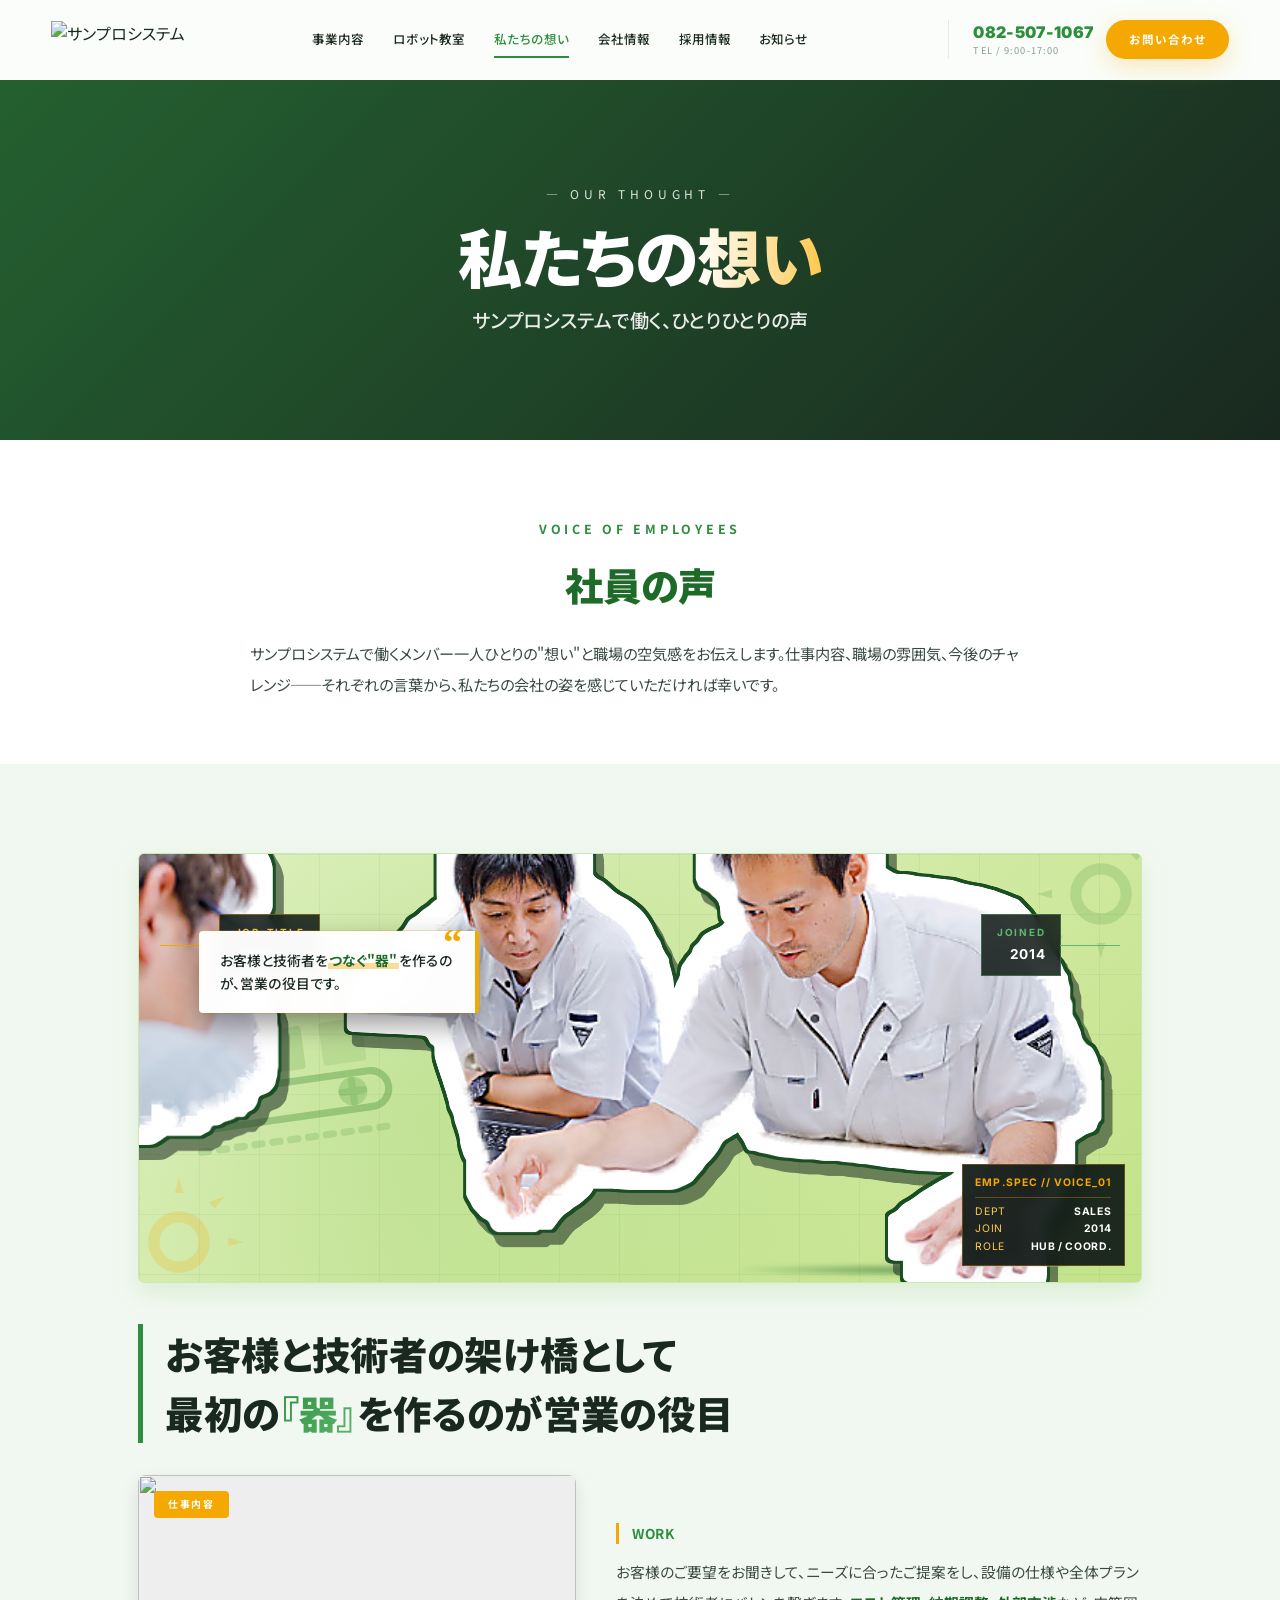
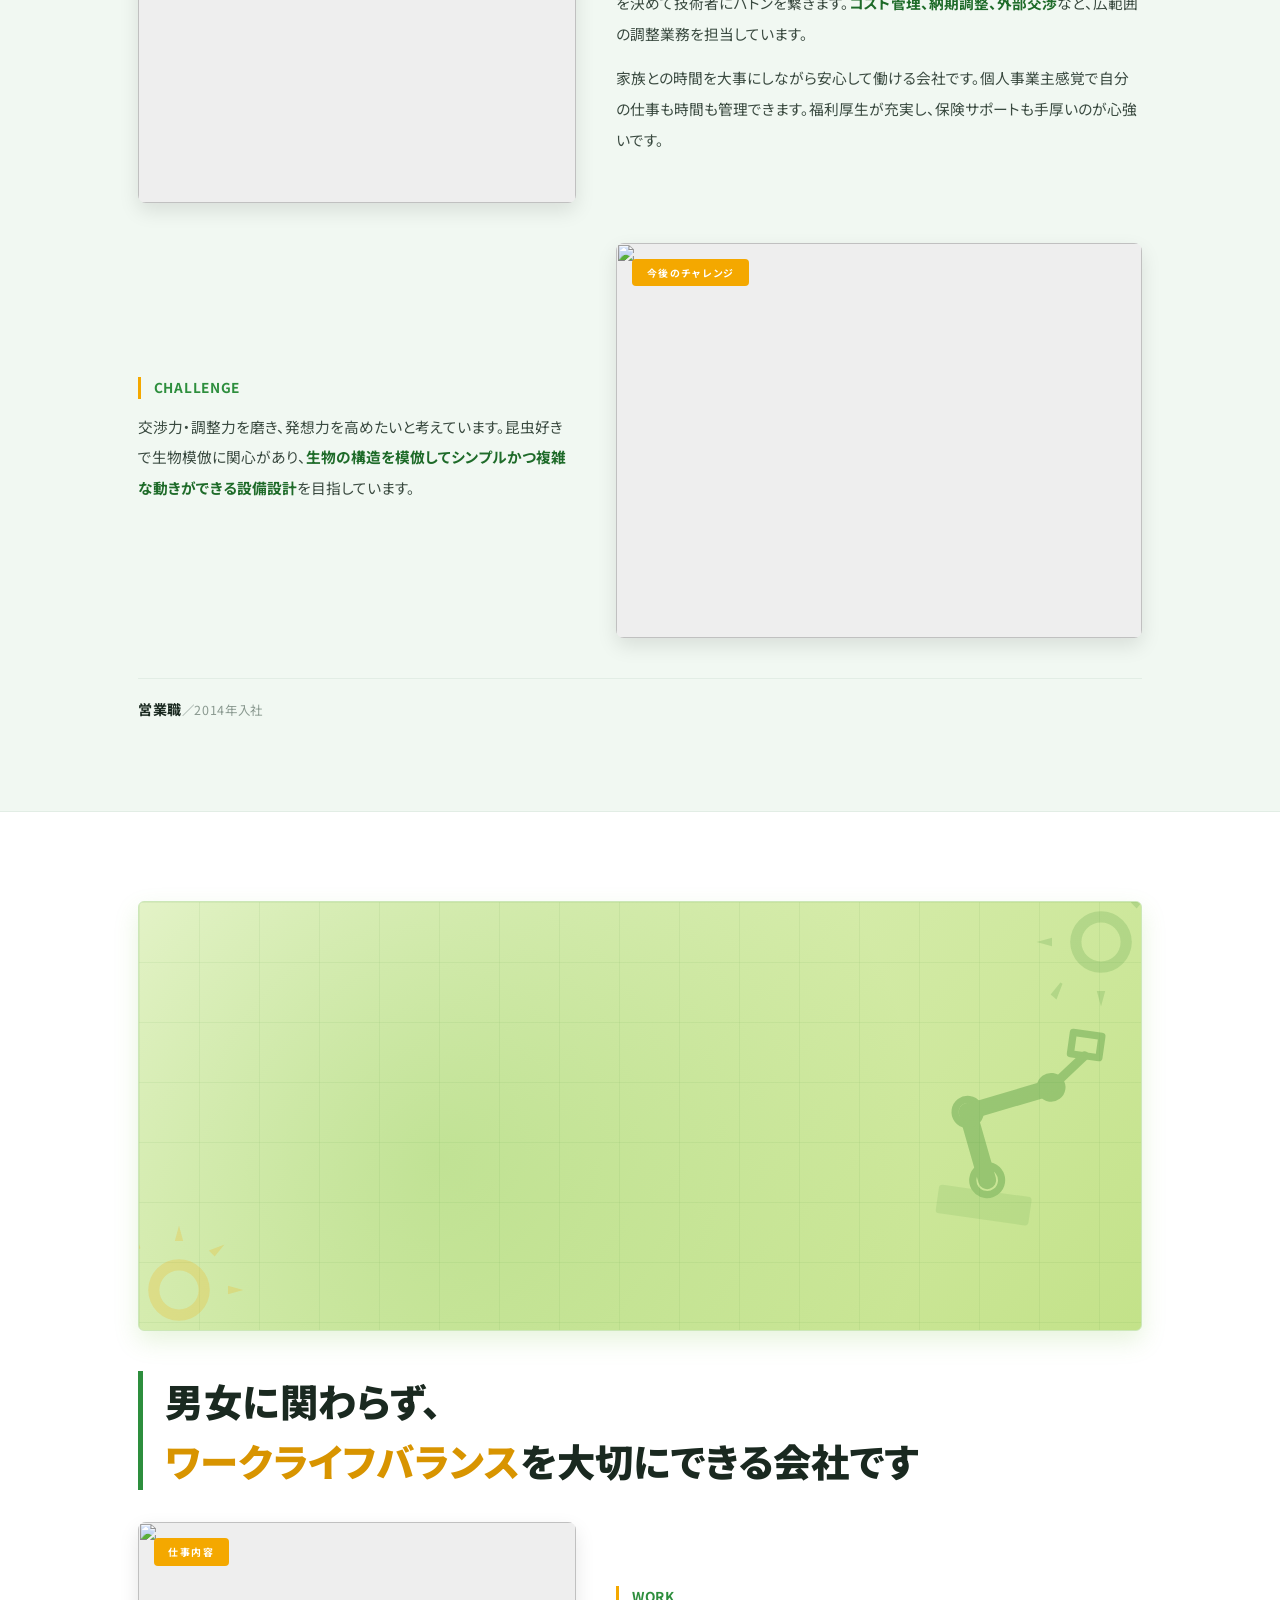
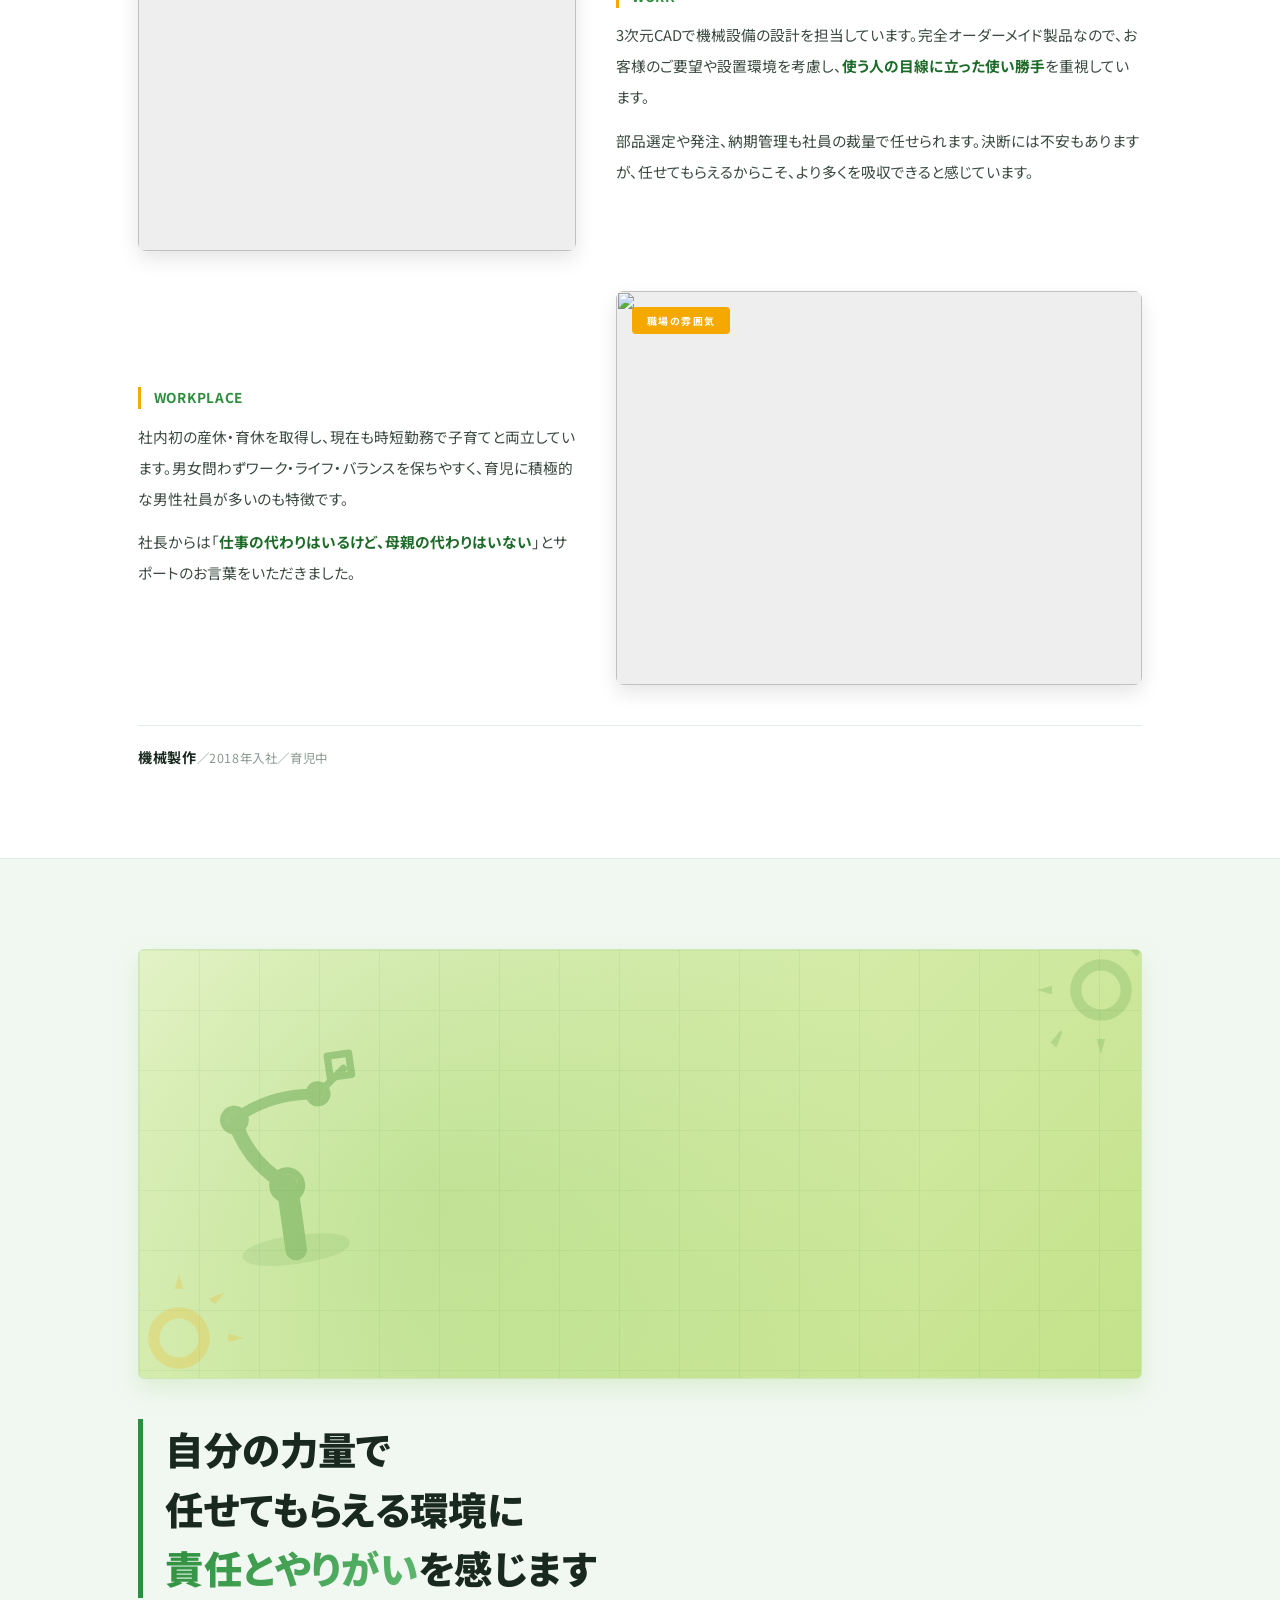
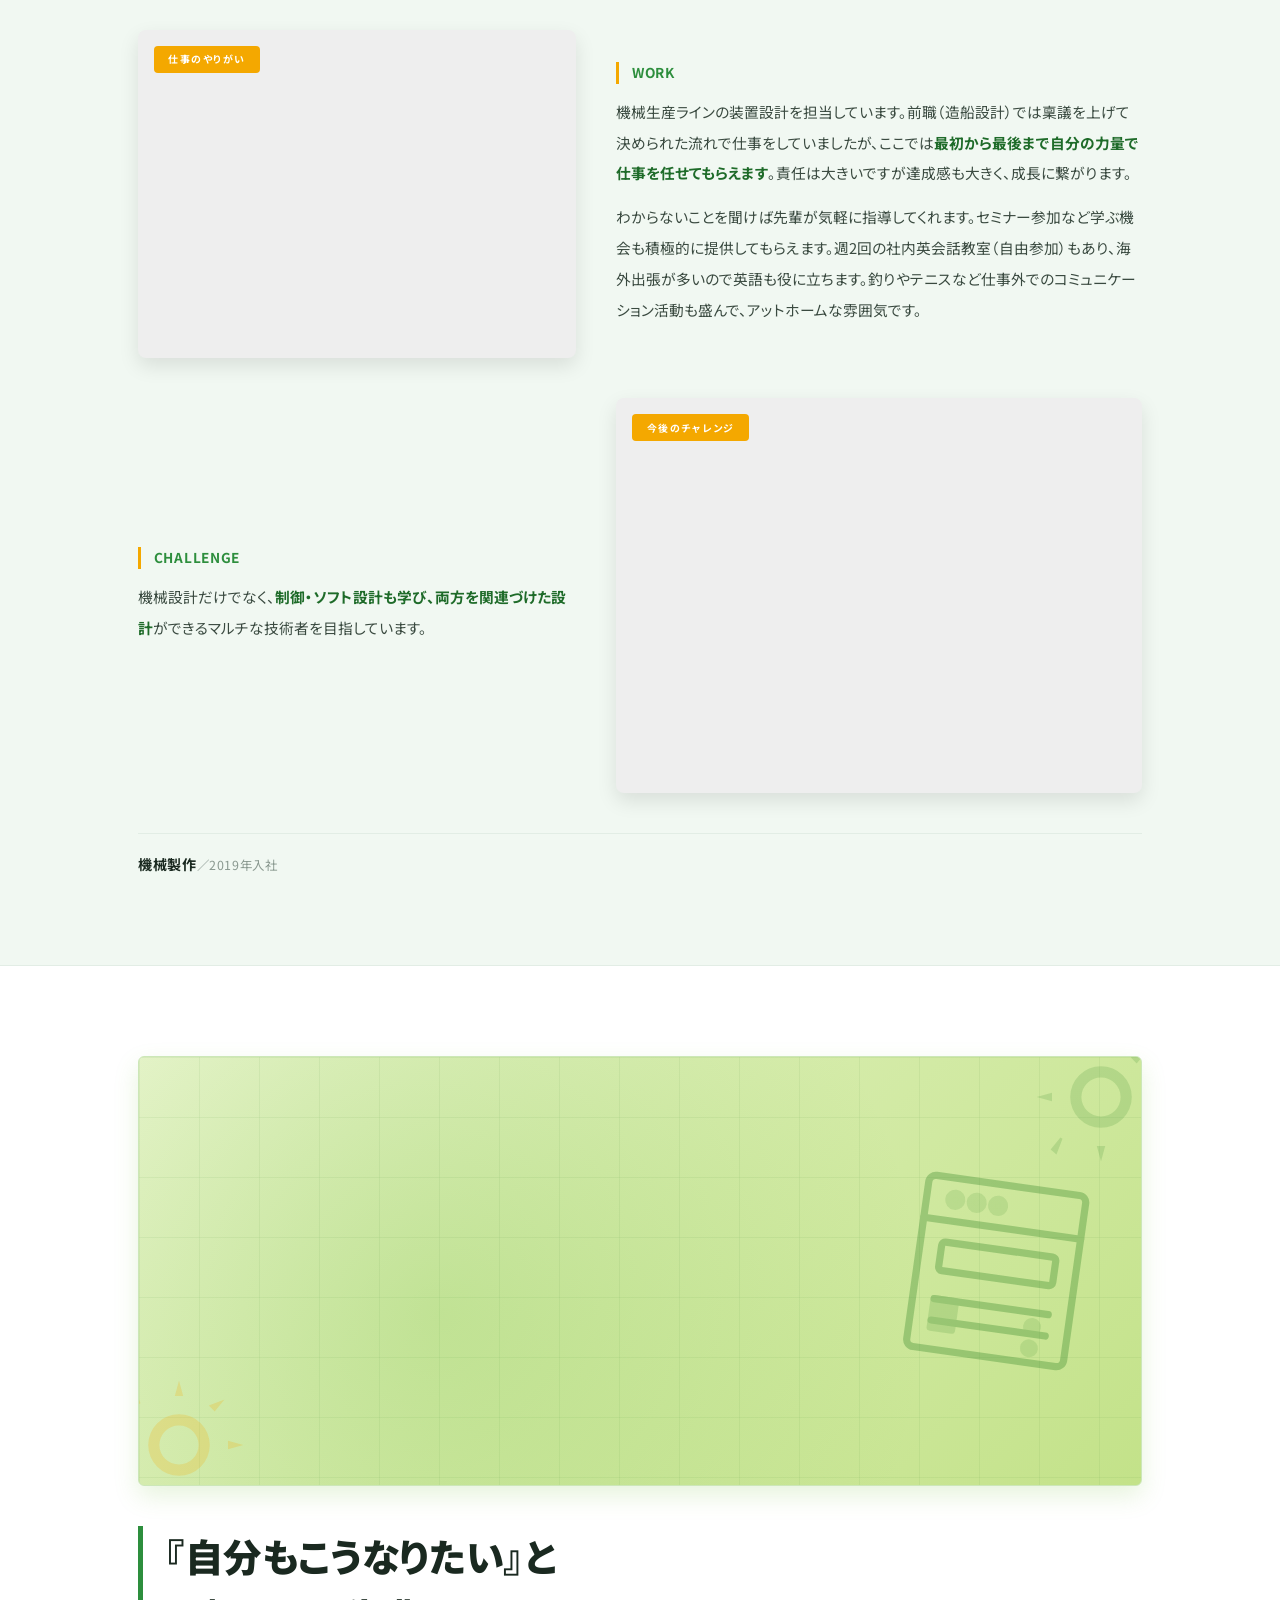
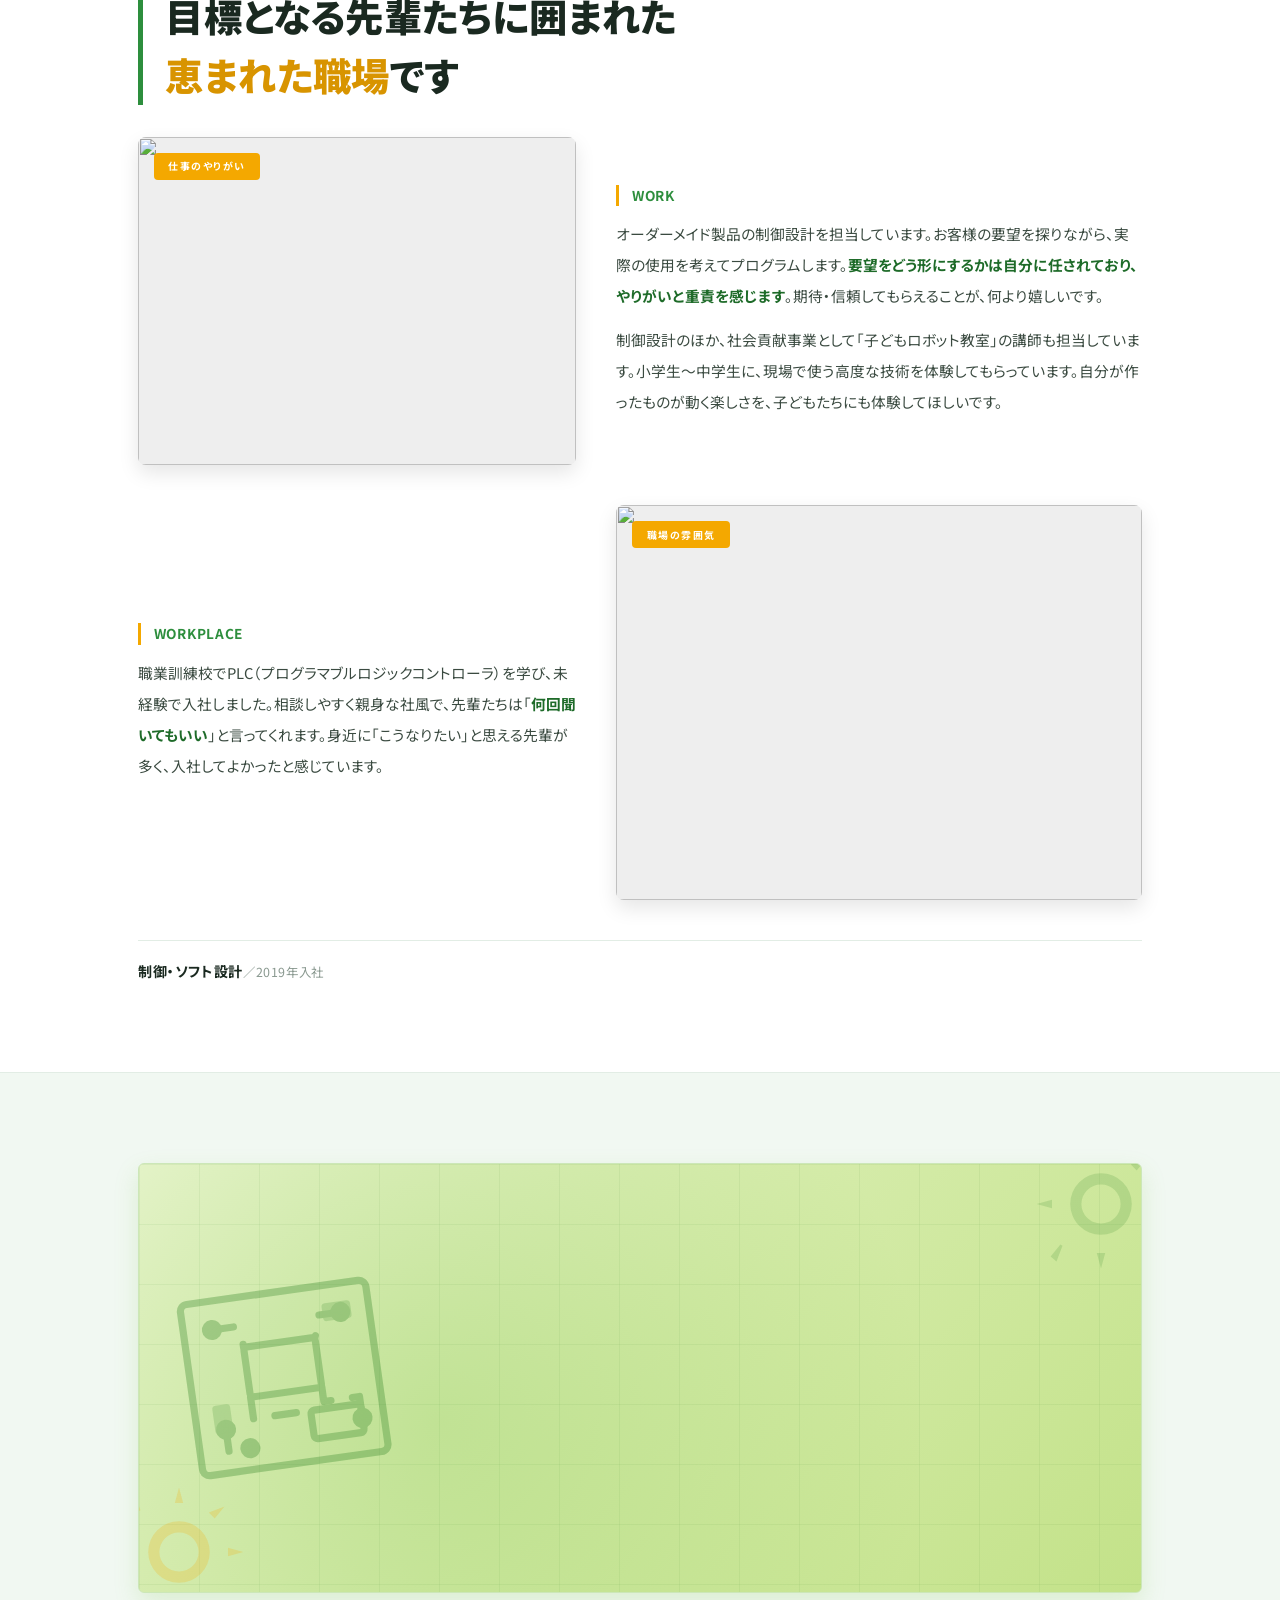
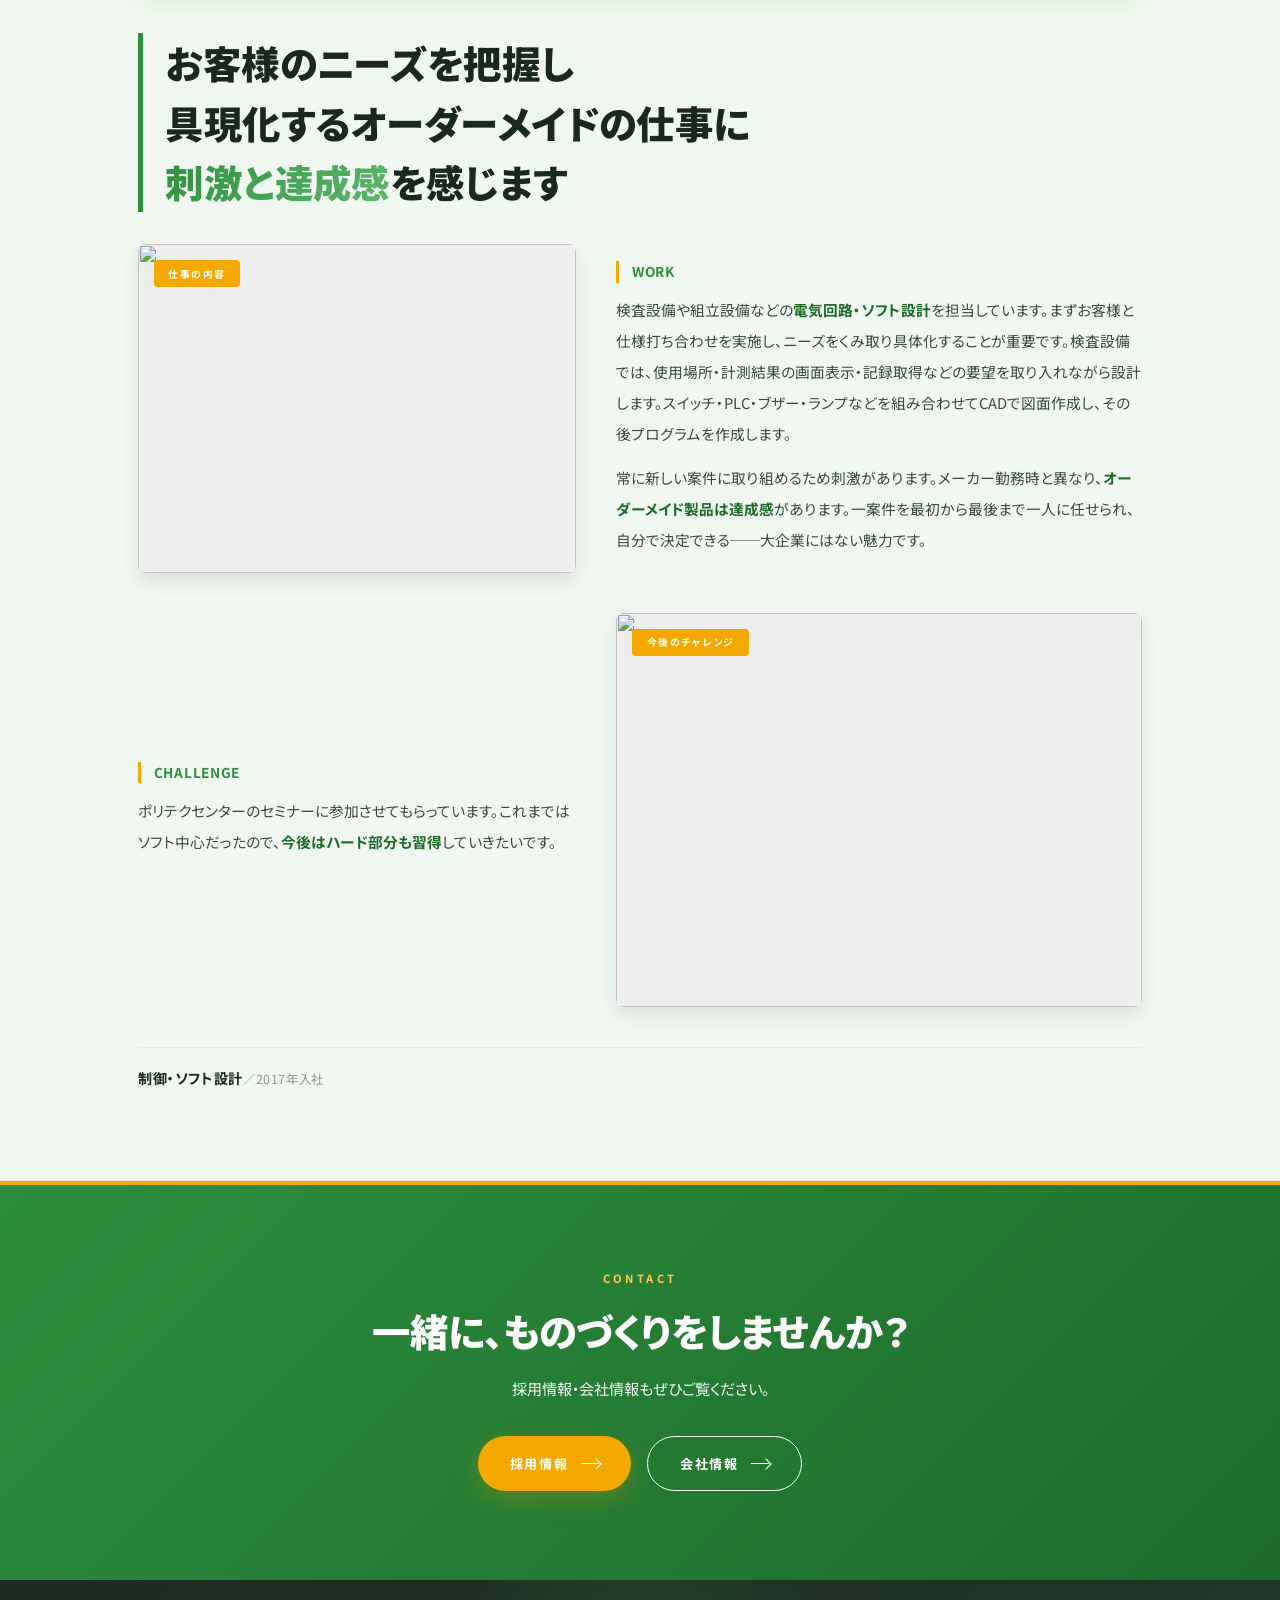
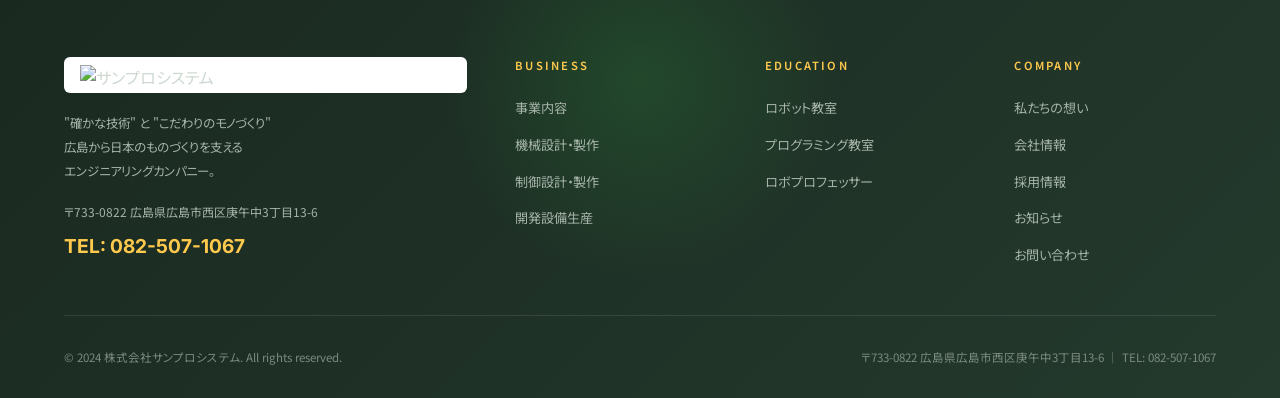
==== commit 196af2a9: "feat: カーソルを六角ボルトに戻す SVGファイル方式は維持したまま、中身を六角ボルトに置換:  - 外側の六角ヘッド (stroke-width 2.8) - 内側のベベル六角 (stroke-" ====
--- a/about.html
+++ b/about.html
@@ -6,7 +6,7 @@
 <title>私たちの想い | 株式会社サンプロシステム</title>
 <link rel="preconnect" href="https://fonts.googleapis.com">
 <link href="https://fonts.googleapis.com/css2?family=Noto+Sans+JP:wght@300;400;500;700;900&family=Inter:wght@300;400;500;700;900&display=swap" rel="stylesheet">
-<link rel="stylesheet" href="assets/css/style.css?v=7">
+<link rel="stylesheet" href="assets/css/style.css?v=8">
 <style>
 /* ════════════ ABOUT PAGE — Faithful to original sunprosys.co.jp/about ════════════ */
 
@@ -791,6 +791,6 @@
   panel.insertBefore(halo,   cut);
 });
 </script>
-<script src="assets/js/main.js?v=7"></script>
+<script src="assets/js/main.js?v=8"></script>
 </body>
 </html>
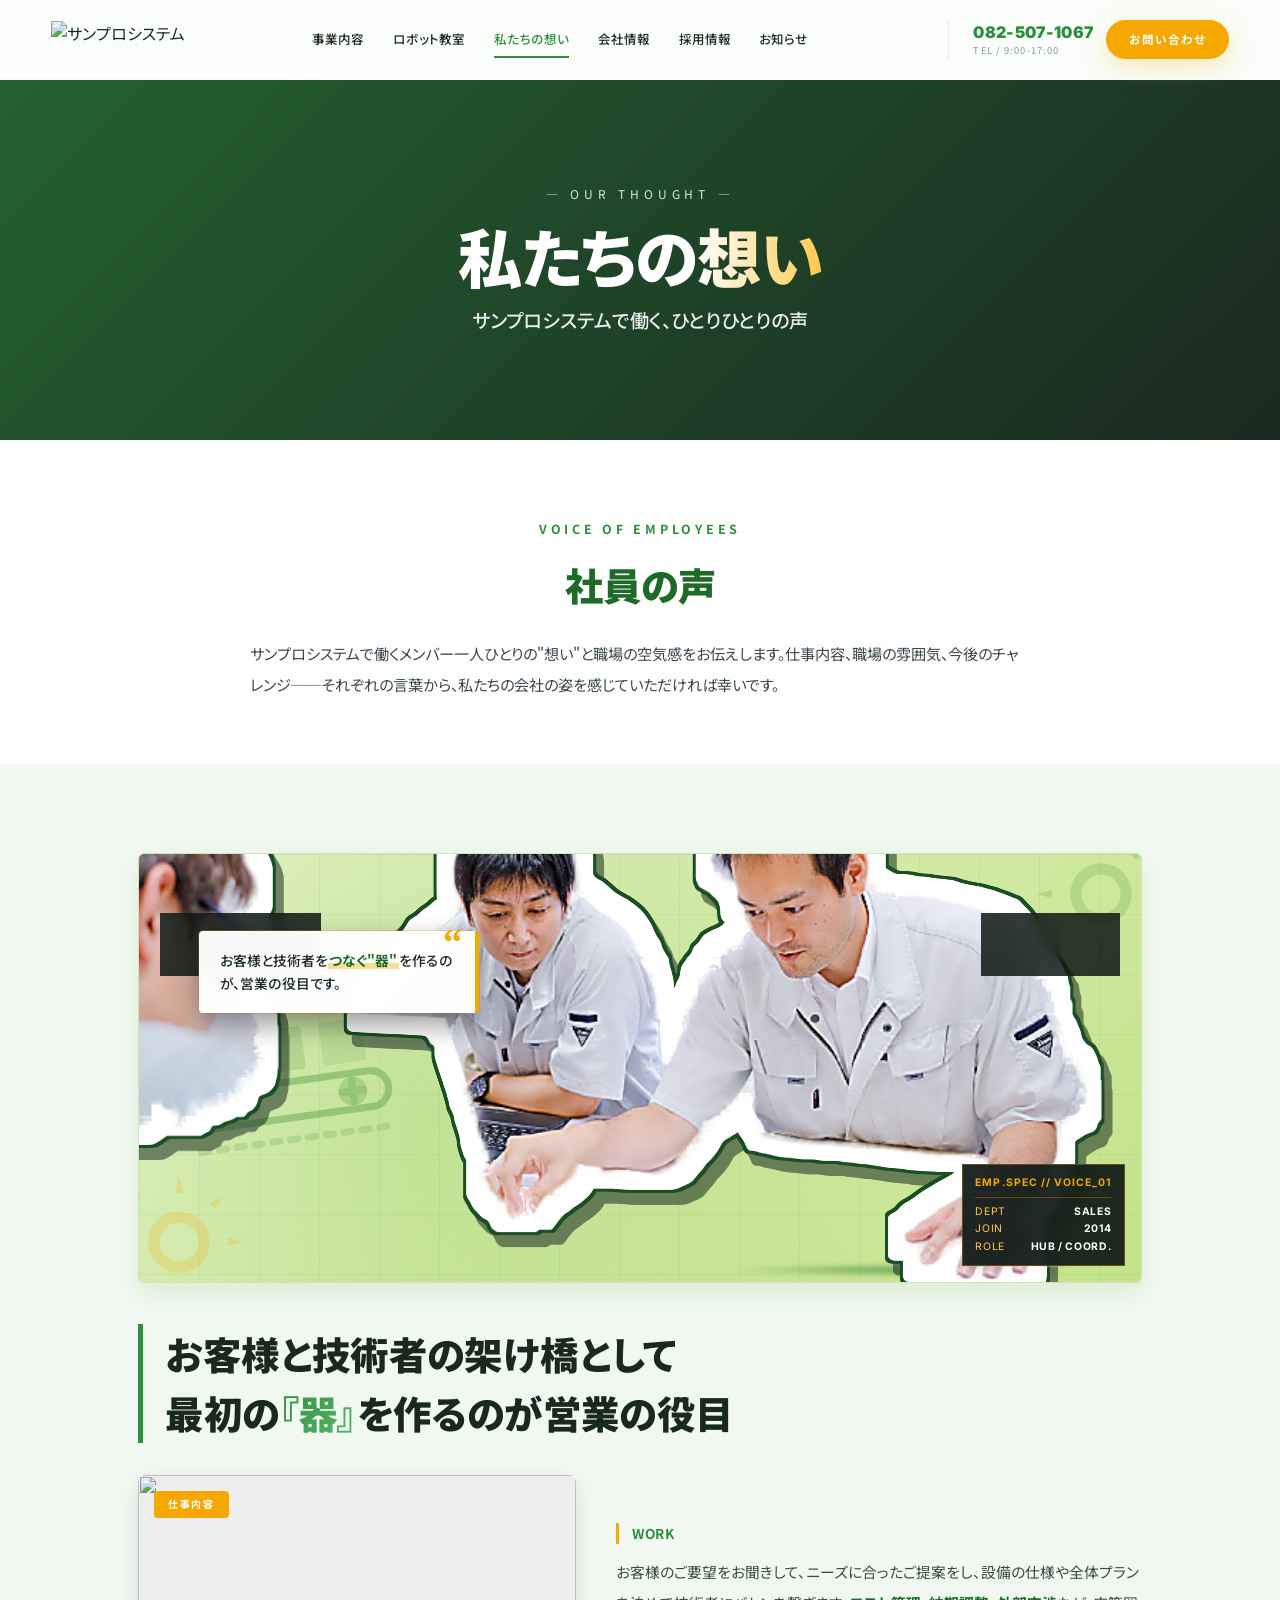
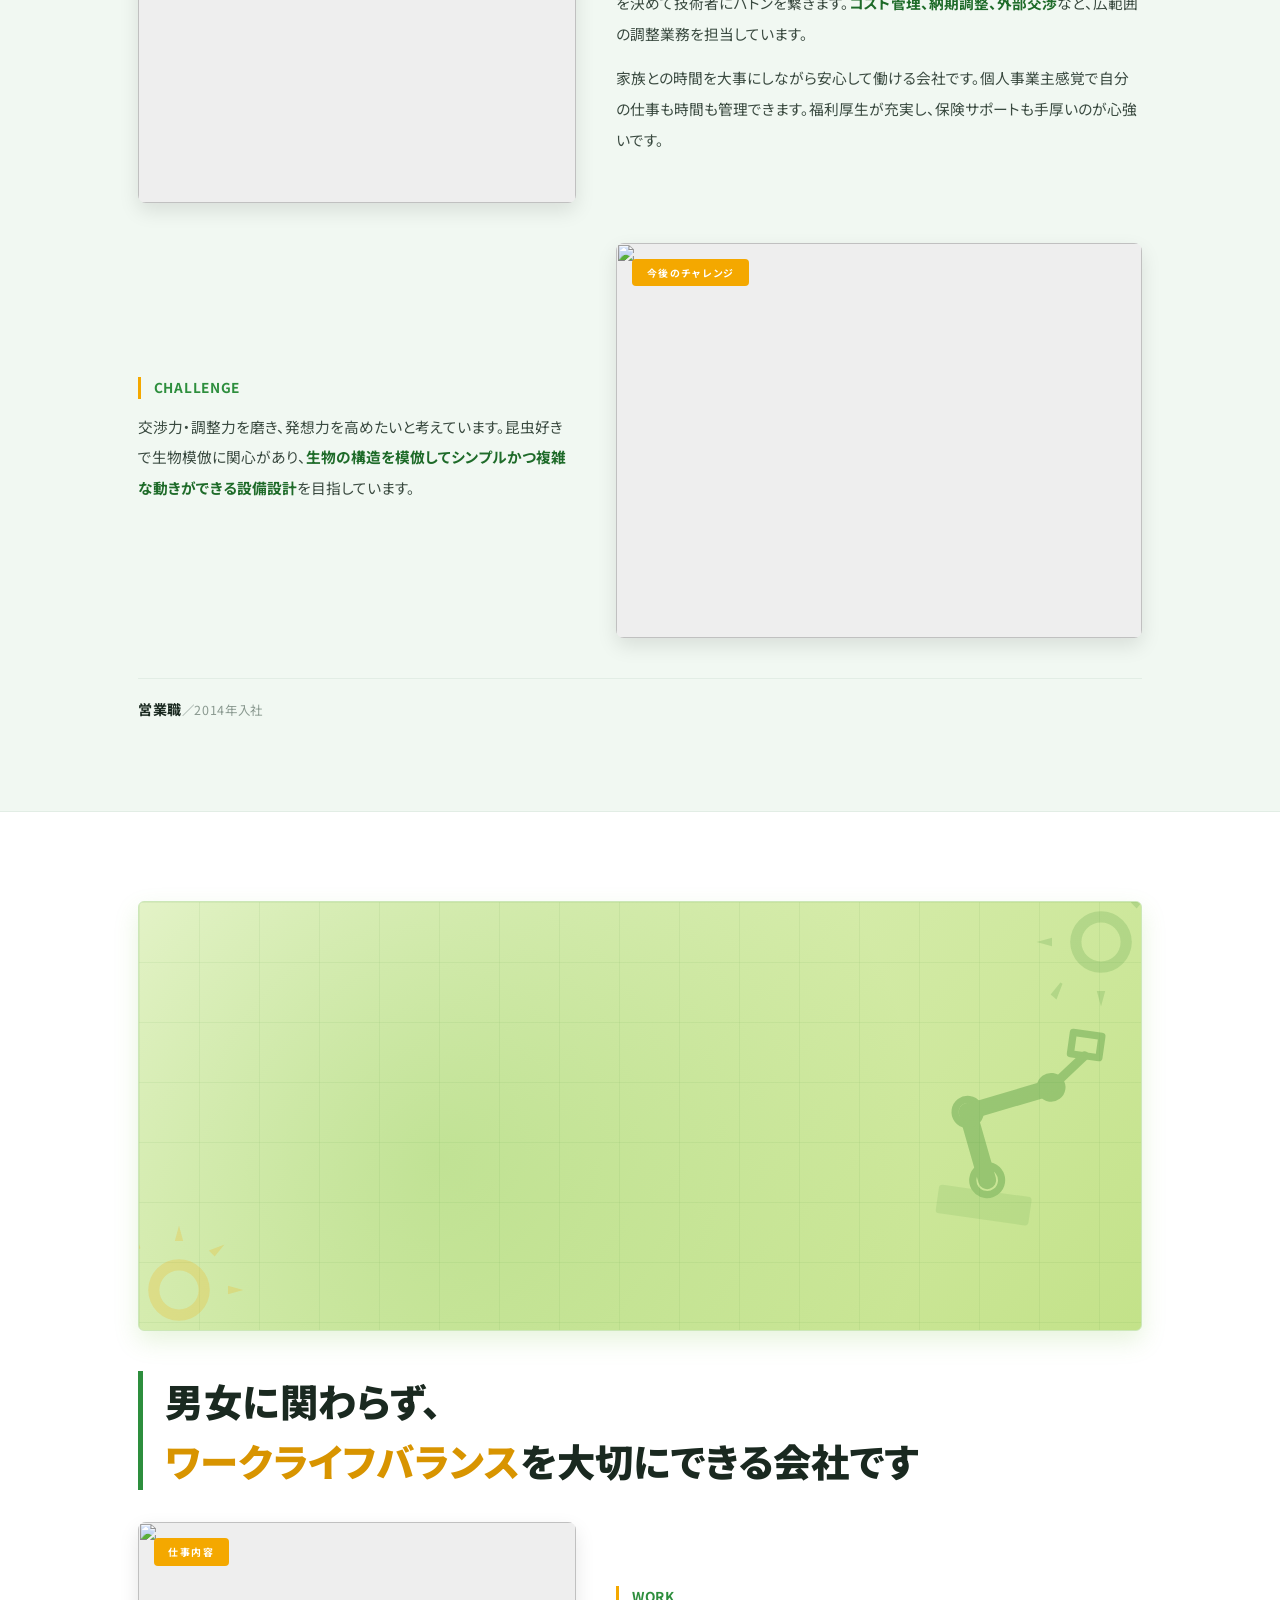
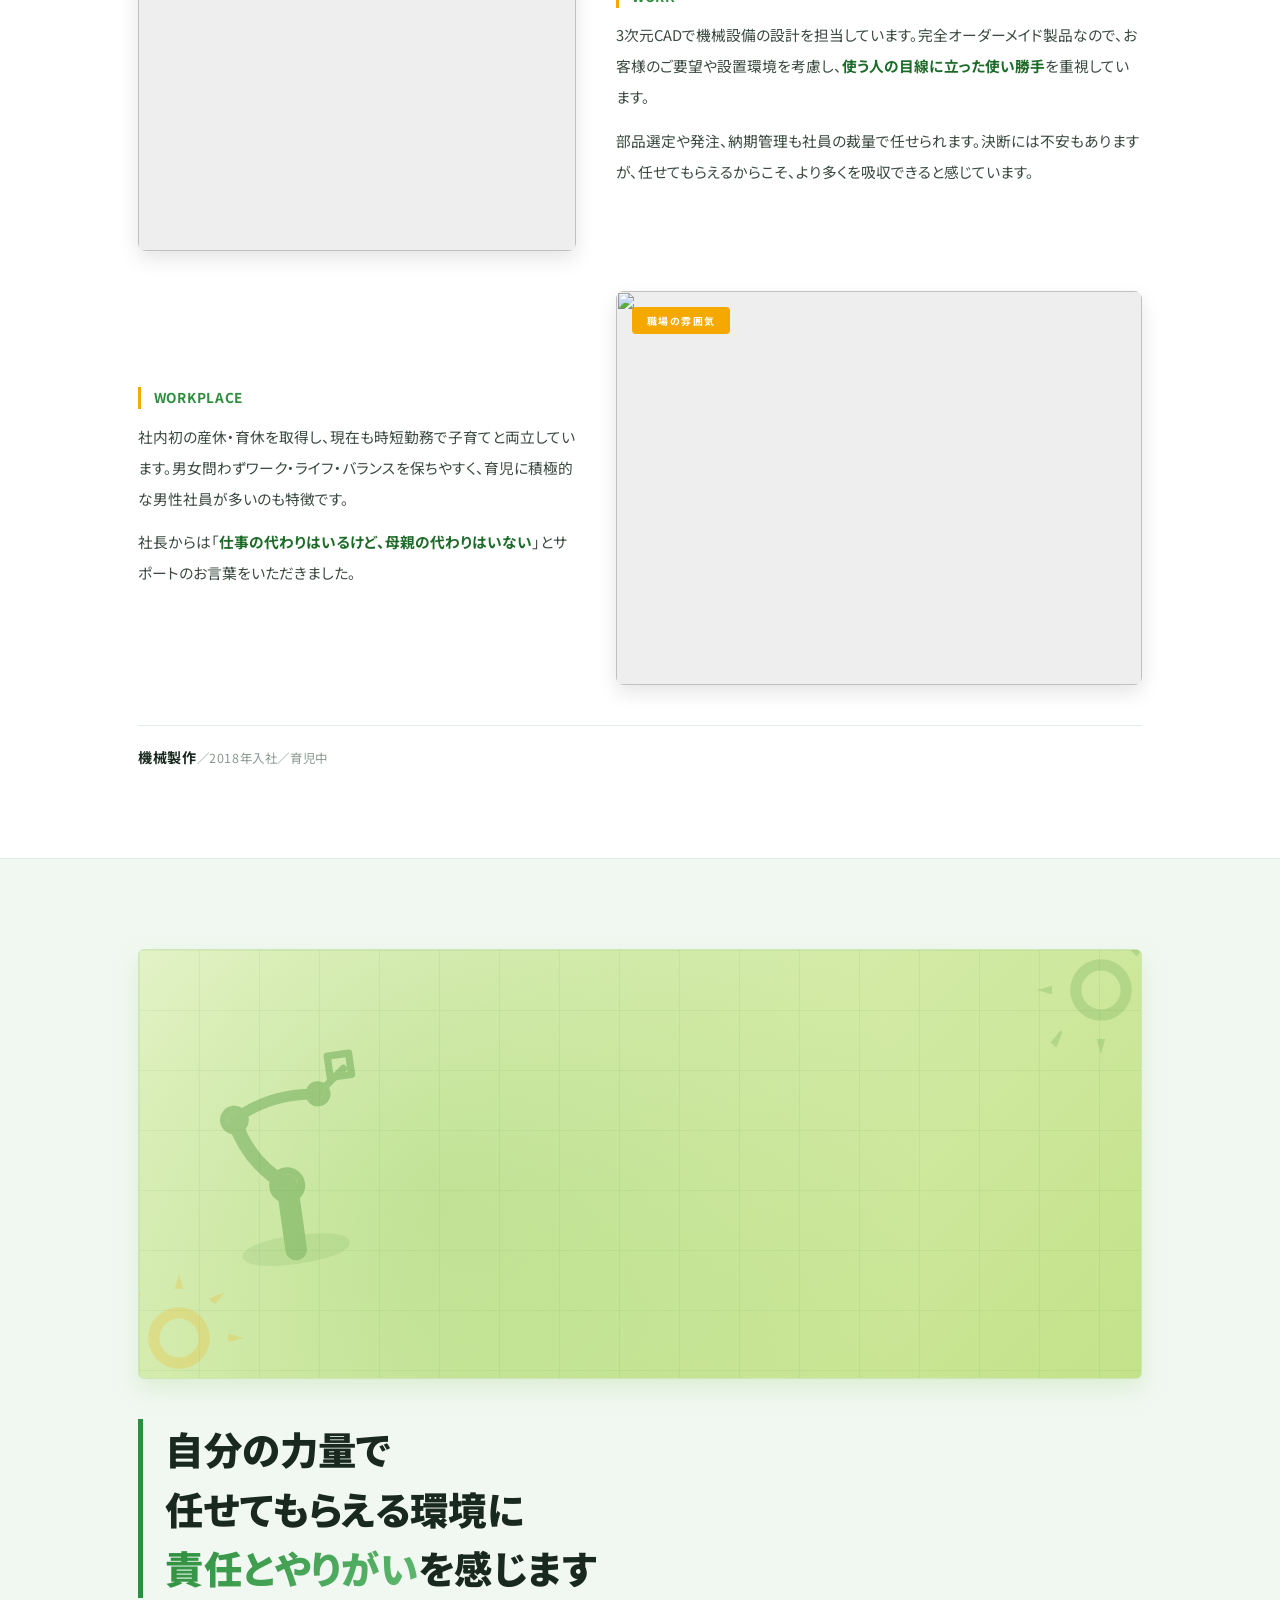
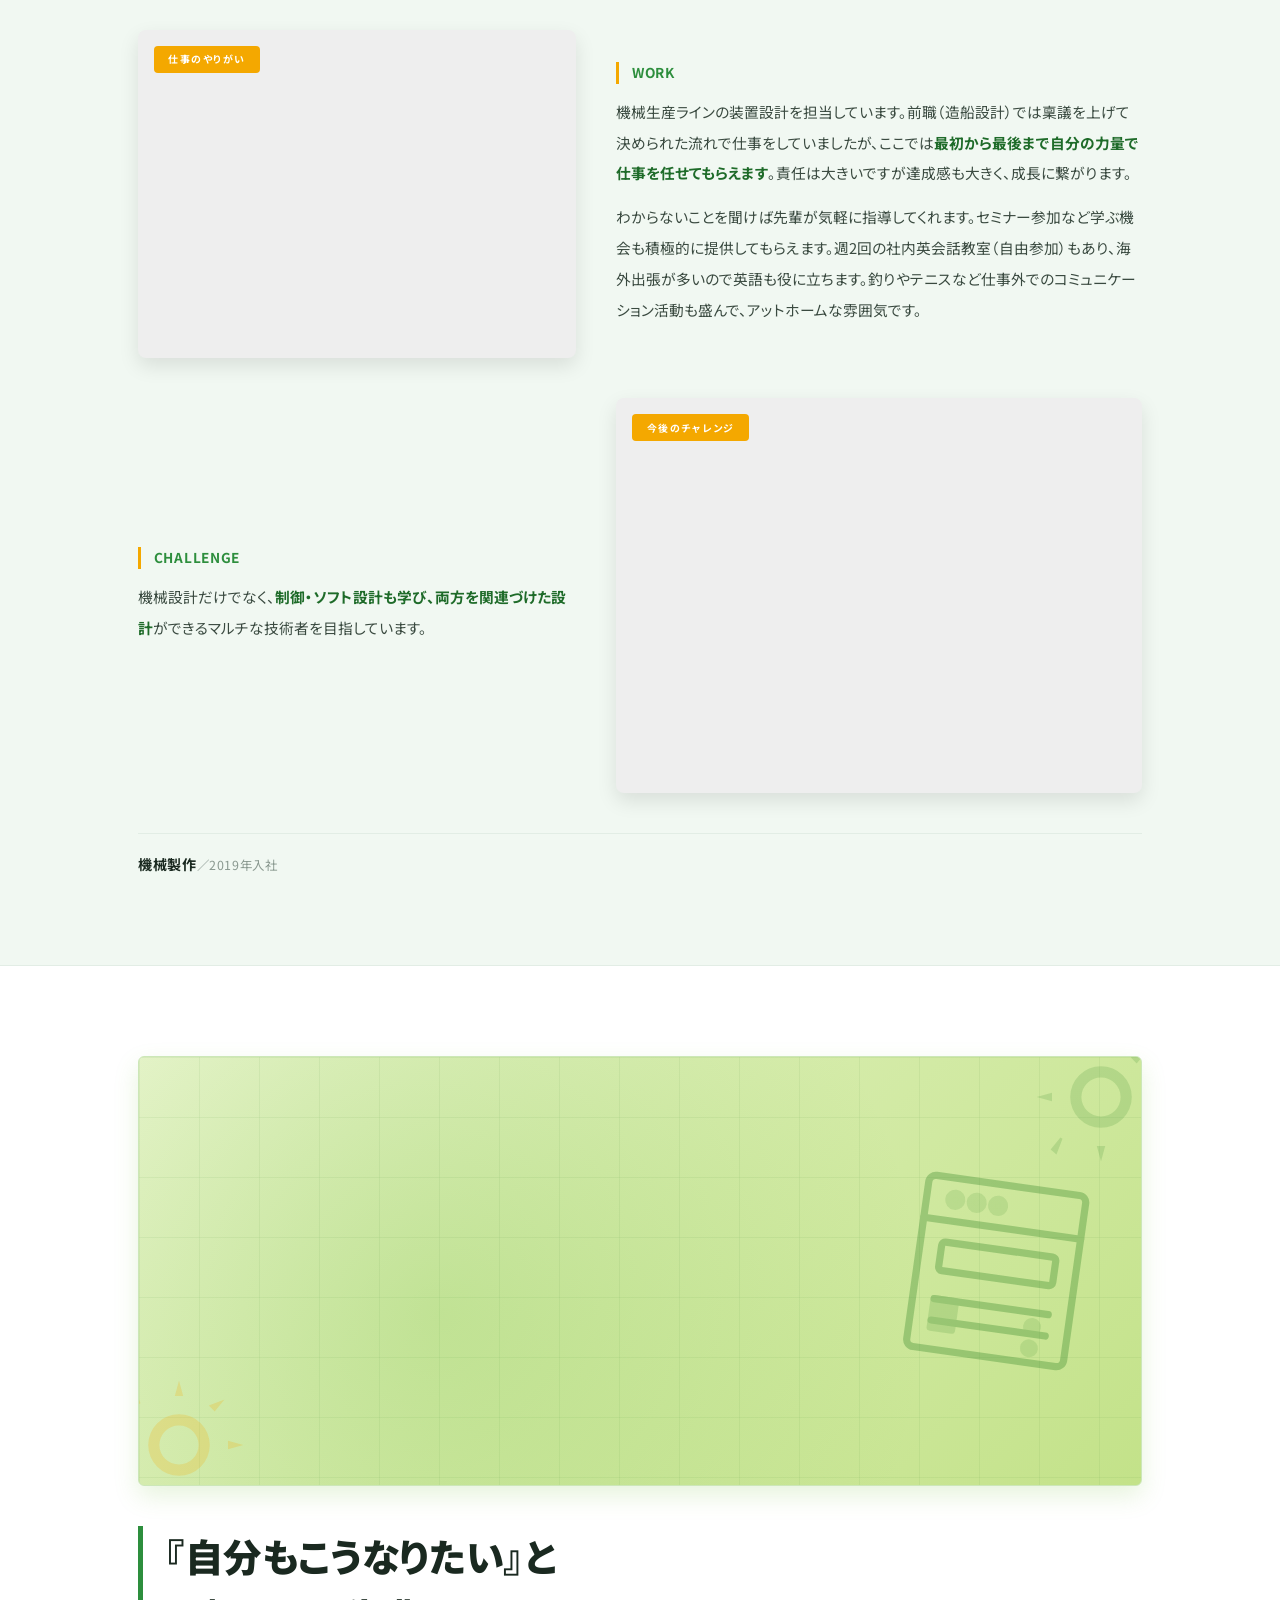
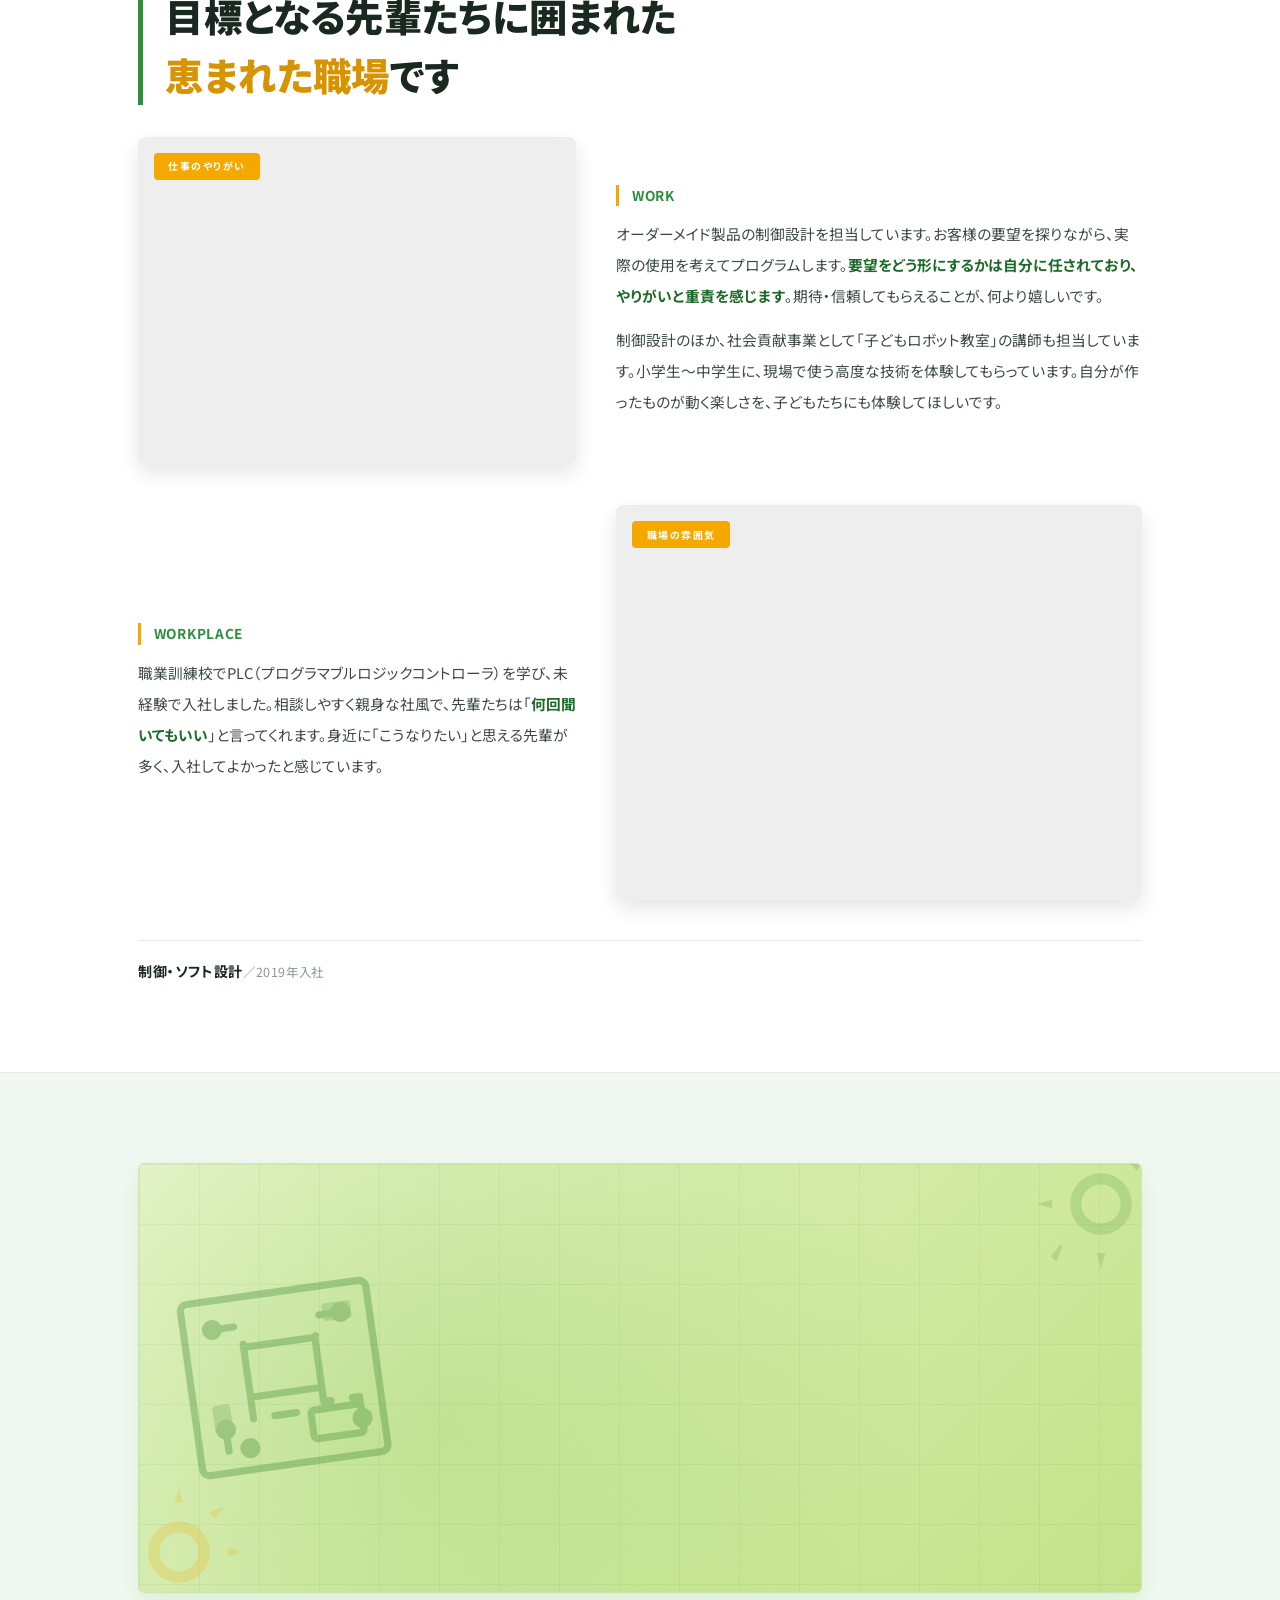
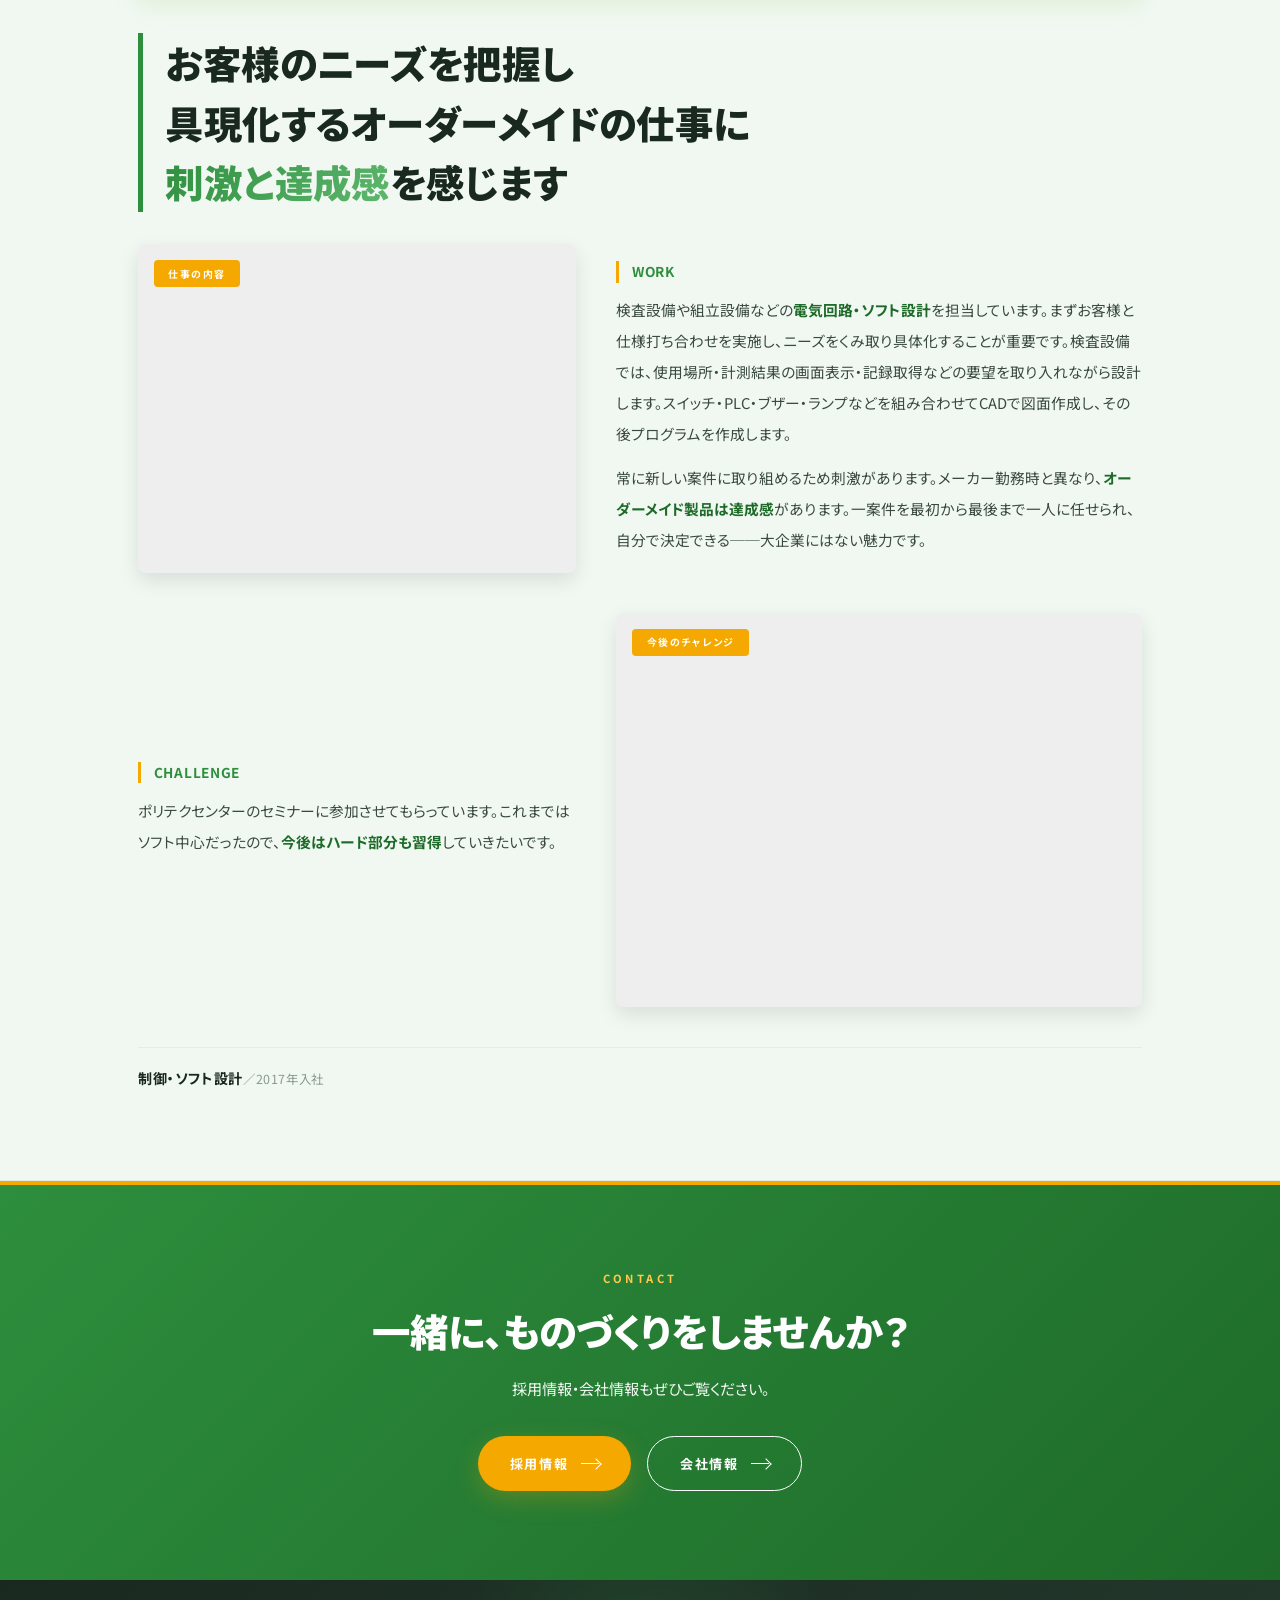
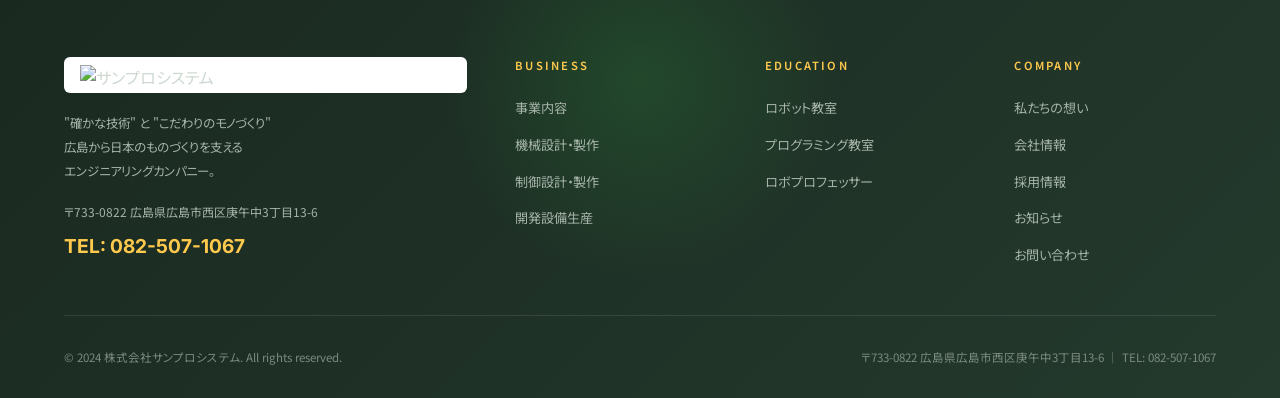
==== commit 2d6d2f94: "fix: SVGカーソルファイルにもキャッシュバスターを追加 問題: HTMLにキャッシュバスターを付けていたが、CSS内から参照されるSVGファイル(cursor-wrench.svg)自体には付い" ====
--- a/about.html
+++ b/about.html
@@ -6,7 +6,7 @@
 <title>私たちの想い | 株式会社サンプロシステム</title>
 <link rel="preconnect" href="https://fonts.googleapis.com">
 <link href="https://fonts.googleapis.com/css2?family=Noto+Sans+JP:wght@300;400;500;700;900&family=Inter:wght@300;400;500;700;900&display=swap" rel="stylesheet">
-<link rel="stylesheet" href="assets/css/style.css?v=8">
+<link rel="stylesheet" href="assets/css/style.css?v=9">
 <style>
 /* ════════════ ABOUT PAGE — Faithful to original sunprosys.co.jp/about ════════════ */
 
@@ -791,6 +791,6 @@
   panel.insertBefore(halo,   cut);
 });
 </script>
-<script src="assets/js/main.js?v=8"></script>
+<script src="assets/js/main.js?v=9"></script>
 </body>
 </html>
--- a/assets/css/style.css
+++ b/assets/css/style.css
@@ -59,7 +59,7 @@
    CURSOR - Native SVG wrench (CSS url)
 ═══════════════════════════════════ */
 @media(hover:hover){
-  body{cursor:url('../img/cursor-wrench.svg') 6 6, auto}
+  body{cursor:url('../img/cursor-wrench.svg?v=8') 6 6, auto}
   /* JS-injected custom cursor elements are hidden — native cursor takes over */
   #cursor,#cursor-ring{display:none!important}
 }
